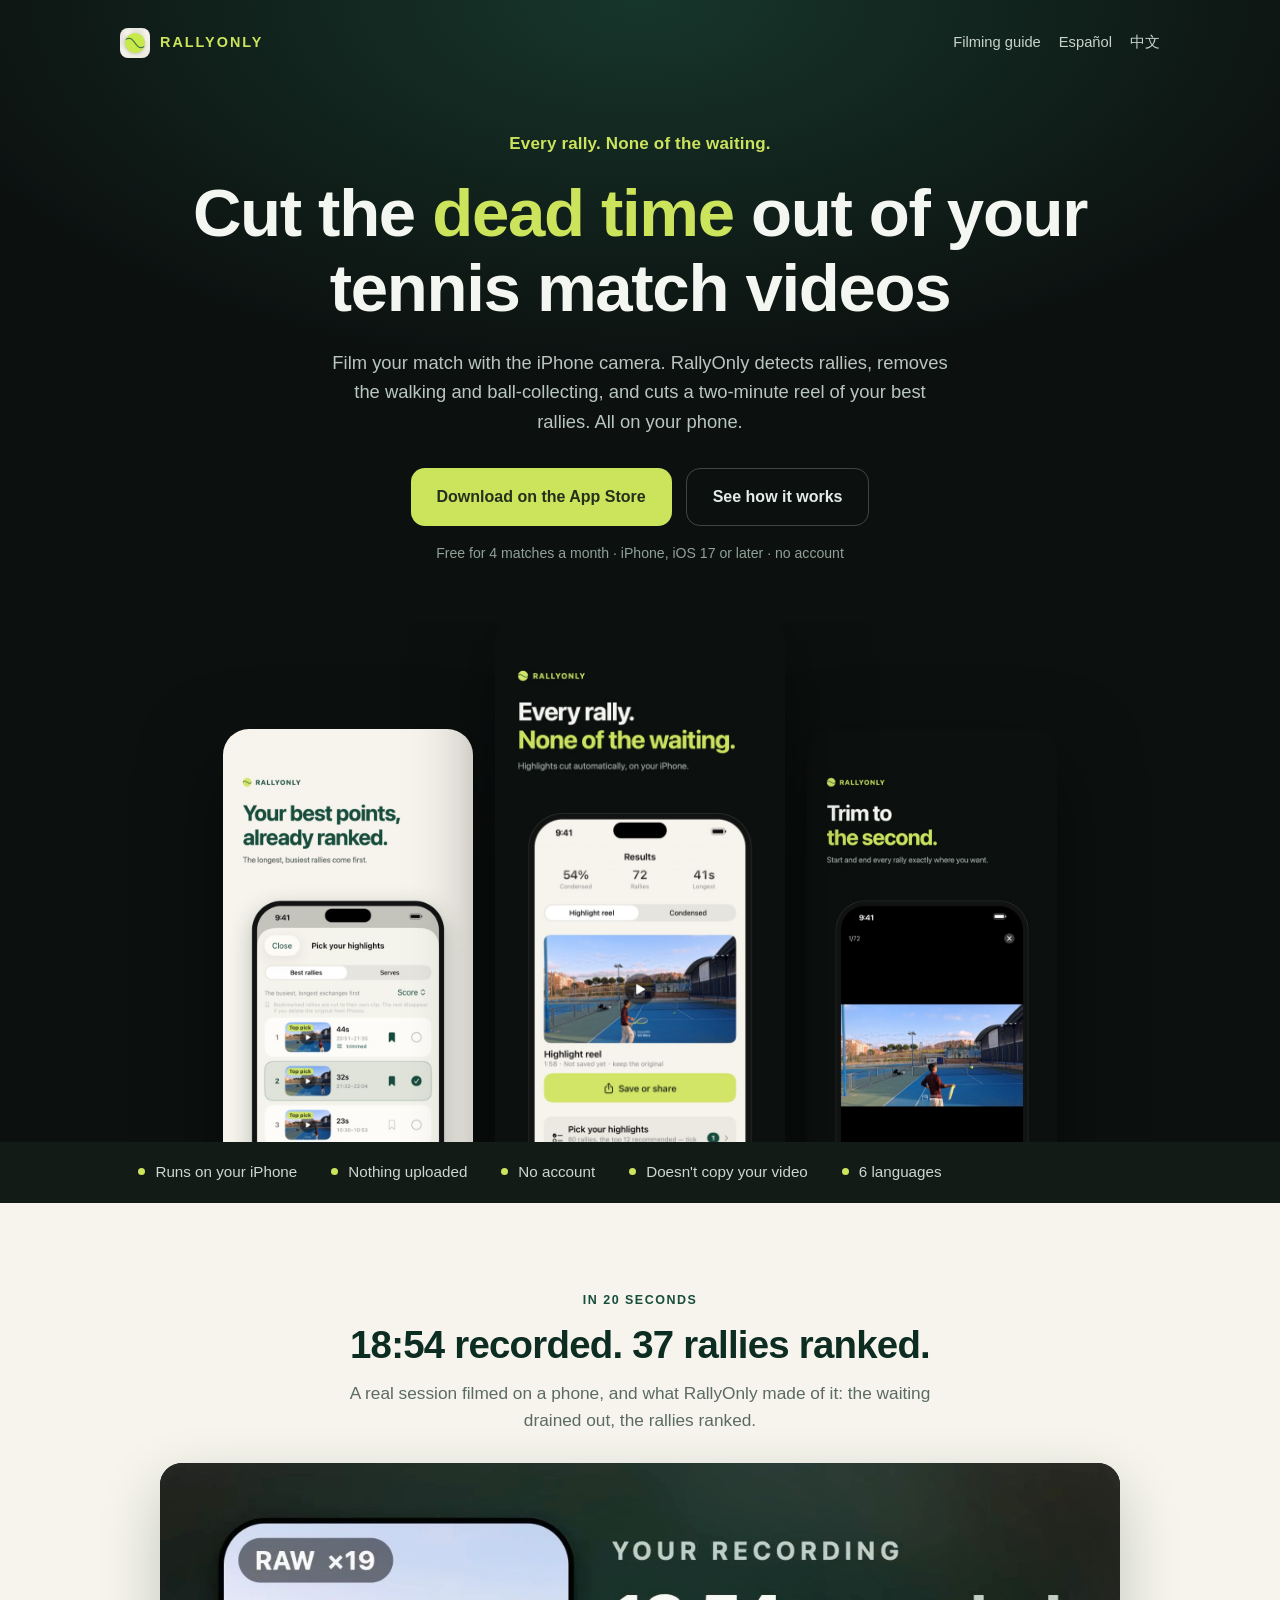
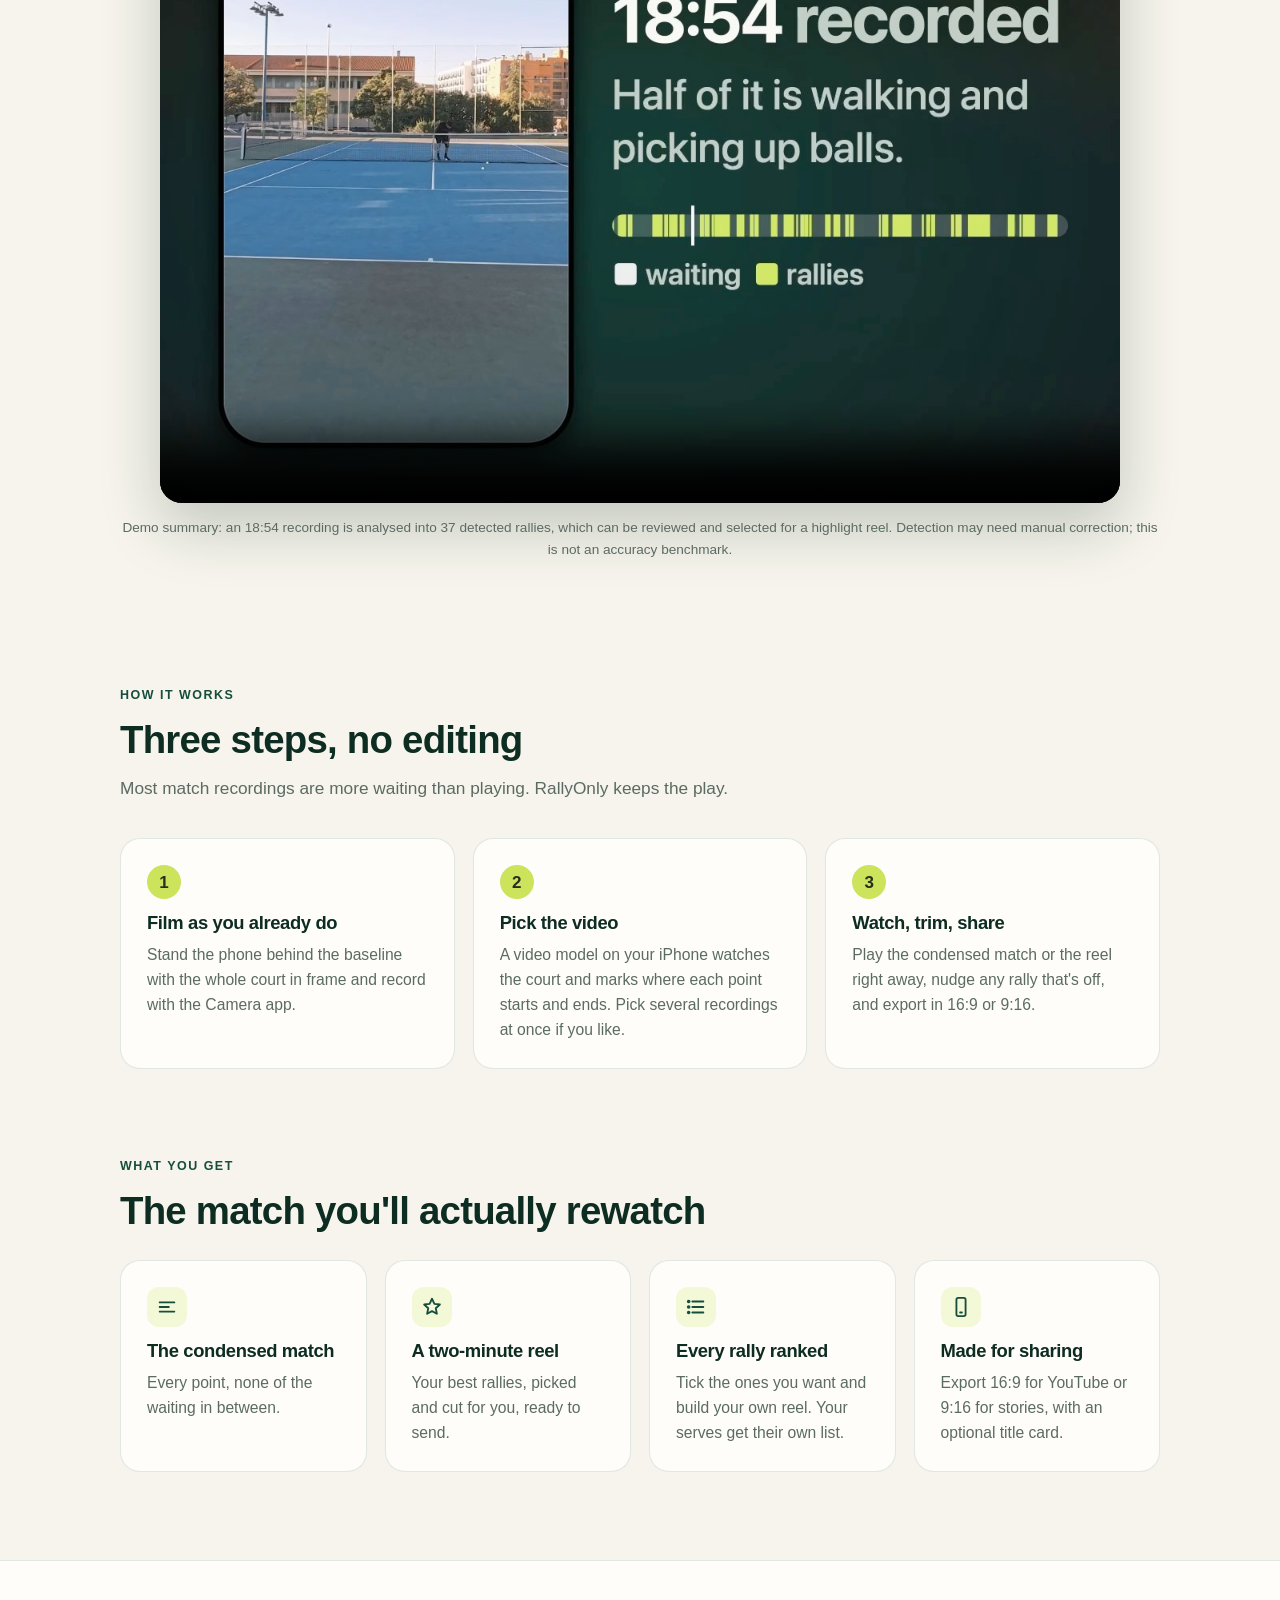
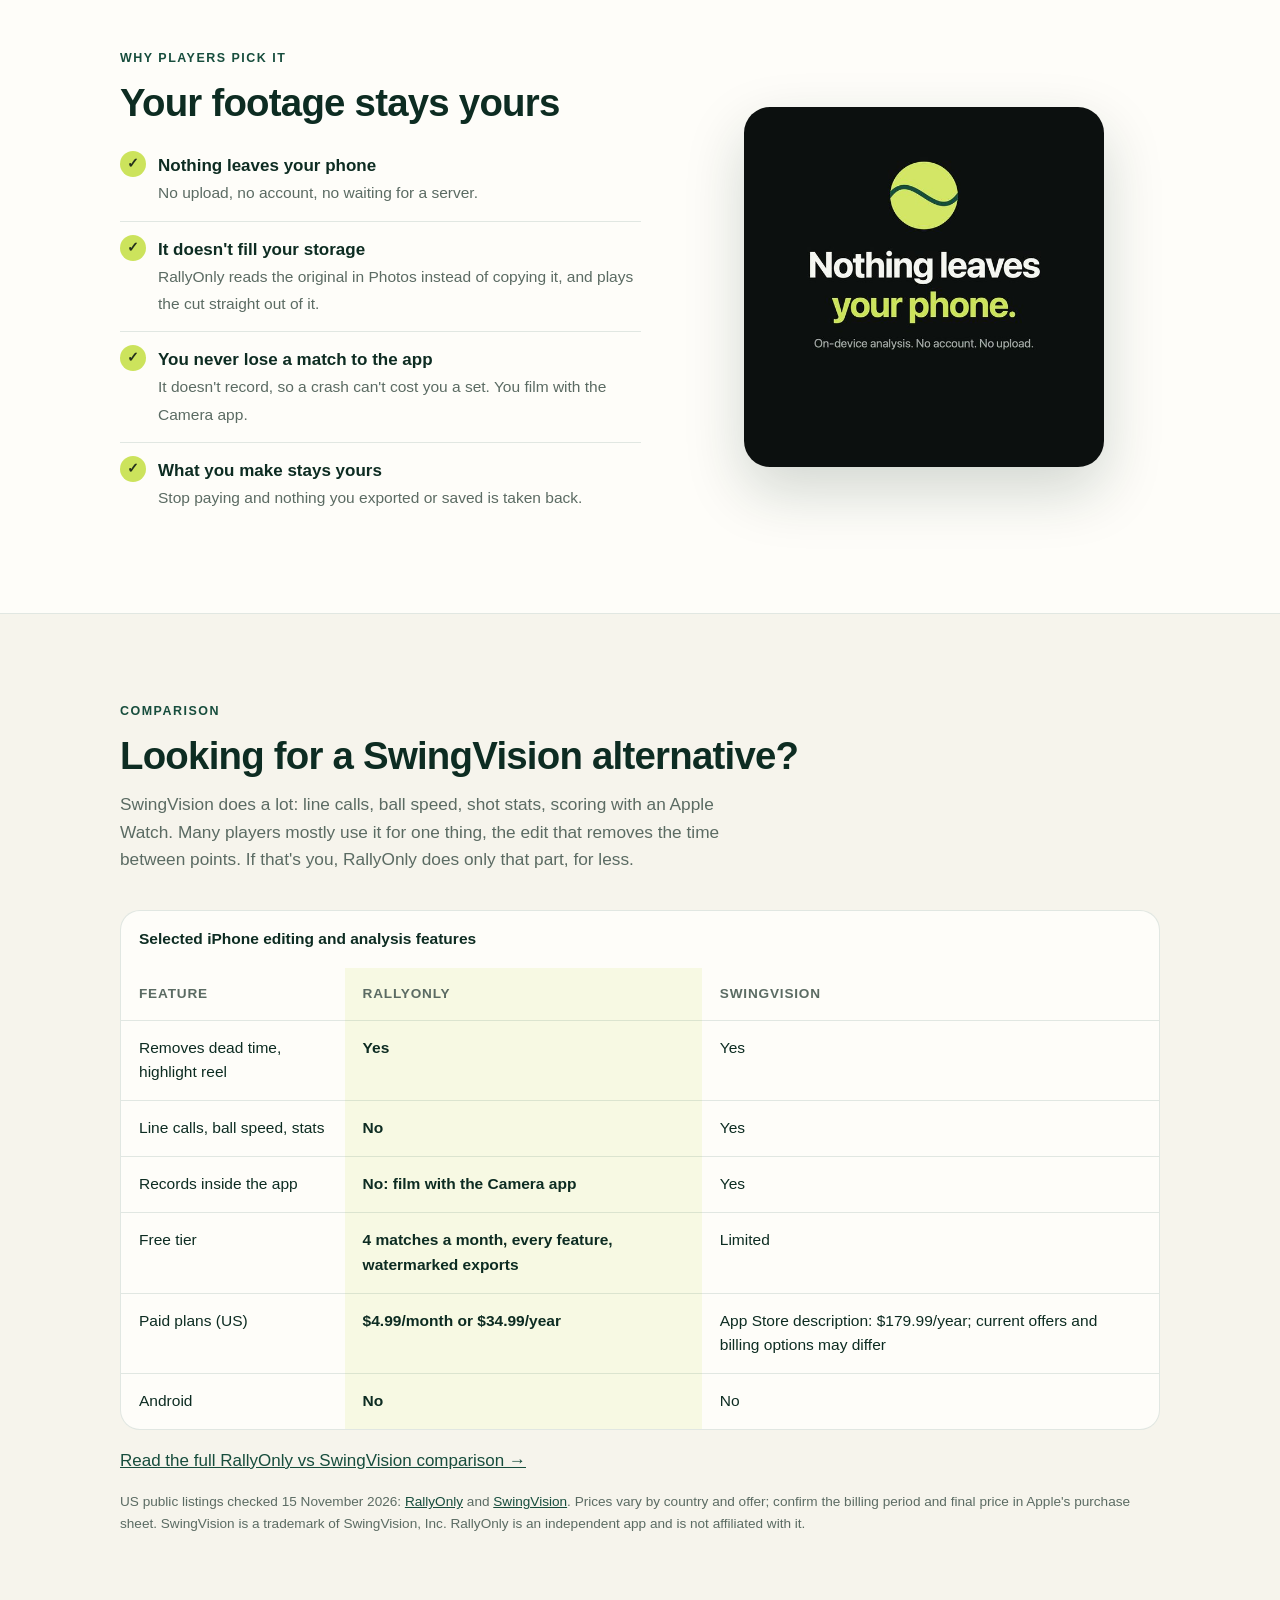
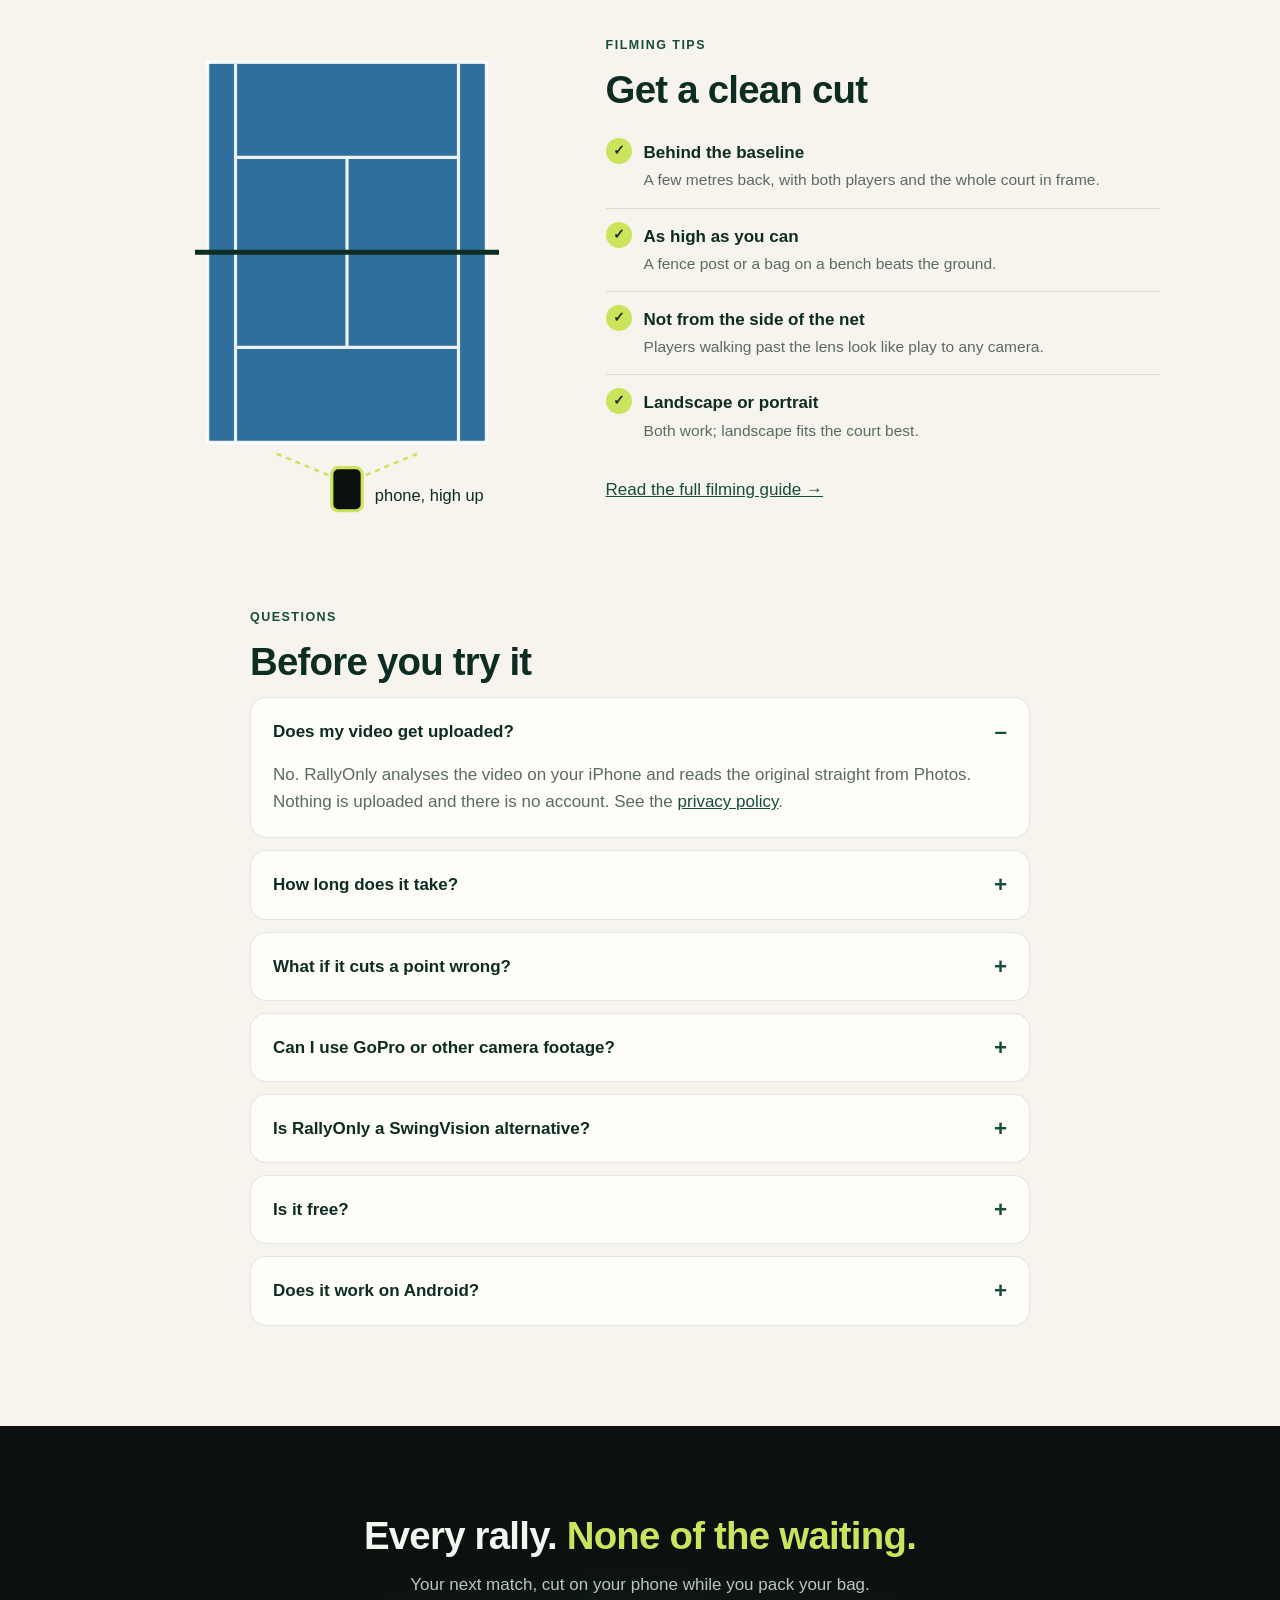
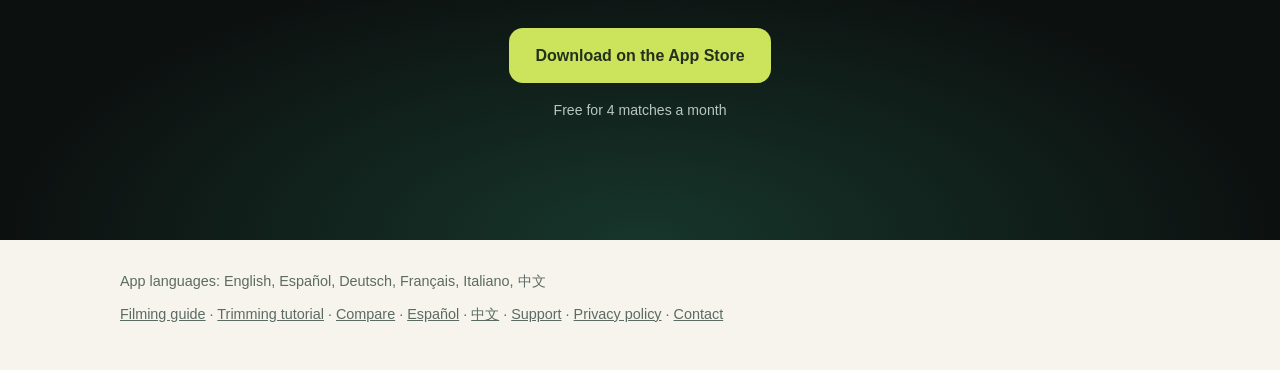
==== index.html @ d4ee06c0 "Improve multilingual SEO and add evidence-based AI search measurement" ====
<!doctype html>
<html lang="en"><head><meta charset="utf-8">
<meta name="viewport" content="width=device-width, initial-scale=1">
<title>RallyOnly — Cut the Dead Time Out of Tennis Match Videos</title>
<meta name="description" content="Automatically trim tennis videos on iPhone. Four matches a month free with watermarked exports; Pro is optional. On-device analysis, no account or video upload.">
<link rel="canonical" href="https://rallyonly.app/">
<link rel="alternate" hreflang="en" href="https://rallyonly.app/">
<link rel="alternate" hreflang="es" href="https://rallyonly.app/es/">
<link rel="alternate" hreflang="zh-Hans" href="https://rallyonly.app/zh/">
<link rel="alternate" hreflang="x-default" href="https://rallyonly.app/">
<meta name="msvalidate.01" content="747278C74894F6EAF1A61036751CF9B6">
<meta name="apple-itunes-app" content="app-id=6813940884">
<meta name="theme-color" content="#0c1110">
<meta property="og:type" content="website">
<meta property="og:title" content="RallyOnly — every rally, none of the waiting">
<meta property="og:description" content="Cut the dead time out of your tennis match videos, automatically, on your iPhone.">
<meta property="og:url" content="https://rallyonly.app/">
<meta property="og:image" content="https://rallyonly.app/img/og.jpg">
<meta name="twitter:card" content="summary_large_image">
<link rel="icon" href="img/favicon-32.png" sizes="32x32">
<link rel="apple-touch-icon" href="img/icon-180.png">
<link rel="stylesheet" href="site.css">
<style>
  .promo { padding-bottom:24px; text-align:center; }
  .promo .lede { margin:0 auto 28px; }
  .promo-video { display:block; width:100%; height:auto; max-width:960px; margin:0 auto; border-radius:22px;
                 background:var(--night); box-shadow:0 24px 60px rgba(13,44,34,.22); }
</style>
<script type="application/ld+json">
{
  "@context": "https://schema.org",
  "@type": "MobileApplication",
  "@id": "https://rallyonly.app/#app",
  "name": "RallyOnly: Tennis Highlights",
  "url": "https://rallyonly.app/",
  "installUrl": "https://apps.apple.com/us/app/rallyonly-tennis-highlights/id6813940884",
  "image": "https://rallyonly.app/img/icon-180.png",
  "applicationCategory": "MultimediaApplication",
  "operatingSystem": "iOS 17 or later",
  "availableOnDevice": "iPhone",
  "inLanguage": [
    "en",
    "es",
    "de",
    "fr",
    "it",
    "zh-Hans"
  ],
  "description": "RallyOnly detects rallies in tennis recordings on your iPhone, removes downtime and builds highlight reels. No account or video upload.",
  "offers": {
    "@type": "Offer",
    "name": "Free tier",
    "price": 0,
    "priceCurrency": "USD",
    "url": "https://apps.apple.com/us/app/rallyonly-tennis-highlights/id6813940884",
    "description": "Free tier: 4 new matches per month with watermarked exports. Optional RallyOnly Pro removes the monthly limit and watermark."
  },
  "author": {
    "@type": "Person",
    "name": "Yuda Li"
  }
}
</script>
<script type="application/ld+json">
{"@context":"https://schema.org","@type":"VideoObject",
 "name":"RallyOnly in 20 seconds: an 18-minute tennis recording, 37 rallies ranked",
 "description":"A real tennis session filmed on a phone and what RallyOnly made of it: the walking and ball-collecting removed, 37 rallies ranked, a highlight reel ready to share.",
 "thumbnailUrl":"https://rallyonly.app/media/rallyonly-20s.jpg",
 "contentUrl":"https://rallyonly.app/media/rallyonly-20s.mp4",
 "uploadDate":"2026-11-09","duration":"PT20S","inLanguage":"en"}
</script>
<script type="application/ld+json">
{
  "@context": "https://schema.org",
  "@type": "FAQPage",
  "mainEntity": [
    {
      "@type": "Question",
      "name": "Does my video get uploaded?",
      "acceptedAnswer": {
        "@type": "Answer",
        "text": "No. RallyOnly analyses the video on your iPhone and reads the original straight from Photos. Nothing is uploaded and there is no account. See the privacy policy."
      }
    },
    {
      "@type": "Question",
      "name": "How long does it take?",
      "acceptedAnswer": {
        "@type": "Answer",
        "text": "Processing time varies with your iPhone and recording. Keep RallyOnly open while it analyses the video; review the result before exporting."
      }
    },
    {
      "@type": "Question",
      "name": "What if it cuts a point wrong?",
      "acceptedAnswer": {
        "@type": "Answer",
        "text": "Open the rally and move its start or end, a second or three at a time. Sending us the details helps too: rallyonly.feedback@gmail.com."
      }
    },
    {
      "@type": "Question",
      "name": "Can I use GoPro or other camera footage?",
      "acceptedAnswer": {
        "@type": "Answer",
        "text": "Yes, once the video is in your Photos library. Each file becomes its own session for now."
      }
    },
    {
      "@type": "Question",
      "name": "Is RallyOnly a SwingVision alternative?",
      "acceptedAnswer": {
        "@type": "Answer",
        "text": "If you only need rally trimming and highlight reels, RallyOnly is an option. It does not provide line calls, ball speed or shot statistics. See the feature and price comparison."
      }
    },
    {
      "@type": "Question",
      "name": "Is it free?",
      "acceptedAnswer": {
        "@type": "Answer",
        "text": "Four new matches a month are free with every feature; free exports carry a small watermark. RallyOnly Pro removes the limit and the watermark, and new subscribers can start with a free trial."
      }
    },
    {
      "@type": "Question",
      "name": "Does it work on Android?",
      "acceptedAnswer": {
        "@type": "Answer",
        "text": "No, iPhone only (iOS 17 or later)."
      }
    }
  ]
}
</script>
</head>
<body>
<a class="skip-link" href="#main">Skip to content</a>

<header class="hero">
  <div class="wrap">
    <nav class="nav">
      <a class="logo" href="./"><img src="img/icon-180.png" alt="" width="30" height="30">RALLYONLY</a>
      <div class="nav-links"><a class="hide-sm" href="how-to-film-tennis-match-iphone.html">Filming guide</a><a href="es/" hreflang="es" lang="es">Español</a><a href="zh/" hreflang="zh-Hans" lang="zh-Hans">中文</a></div>
    </nav>
    <div class="hero-copy">
      <p class="tagline">Every rally. None of the waiting.</p>
      <h1>Cut the <em>dead time</em> out of your tennis match videos</h1>
      <p class="sub">Film your match with the iPhone camera. RallyOnly detects rallies, removes the
        walking and ball-collecting, and cuts a two-minute reel of your best rallies. All on your phone.</p>
      <div class="ctas">
        <a class="btn btn-primary" href="https://apps.apple.com/app/apple-store/id6813940884?pt=129483854&amp;ct=website&amp;mt=8">Download on the App Store</a>
        <a class="btn btn-ghost" href="#how">See how it works</a>
      </div>
      <p class="fine">Free for 4 matches a month · iPhone, iOS 17 or later · no account</p>
    </div>
    <div class="phones-mask">
      <div class="phones">
        <img src="img/2-picker.jpg" width="600" height="1305" alt="The picker: every rally ranked, tick the ones you want for your own reel">
        <img src="img/1-results.jpg" width="600" height="1305" alt="Results: the highlight reel and the condensed match, with the number of rallies">
        <img src="img/3-trim.jpg" width="600" height="1305" alt="Trimming a rally: move its start and end a second at a time">
      </div>
    </div>
  </div>
</header>

<div class="strip"><ul class="wrap">
  <li>Runs on your iPhone</li><li>Nothing uploaded</li><li>No account</li>
  <li>Doesn't copy your video</li><li>6 languages</li>
</ul></div>

<main id="main">
<section class="promo" aria-labelledby="promo-h"><div class="wrap">
  <p class="kicker">In 20 seconds</p>
  <h2 id="promo-h">18:54 recorded. 37 rallies ranked.</h2>
  <p class="lede">A real session filmed on a phone, and what RallyOnly made of it: the waiting drained out, the rallies ranked.</p>
  <video class="promo-video" controls autoplay muted loop playsinline preload="metadata" width="1200" height="800"
         poster="media/rallyonly-20s.jpg" src="media/rallyonly-20s.mp4"
         aria-label="RallyOnly in 20 seconds: an 18-minute recording, the dead time removed, 37 rallies ranked"></video>
  <p class="note">Demo summary: an 18:54 recording is analysed into 37 detected rallies, which can be reviewed and selected for a highlight reel. Detection may need manual correction; this is not an accuracy benchmark.</p>
</div></section>
<script>
  // Respect reduced motion: no autoplay, show controls instead.
  if (matchMedia('(prefers-reduced-motion: reduce)').matches) {
    const pv = document.querySelector('.promo-video'); pv.removeAttribute('autoplay'); pv.pause(); pv.controls = true;
  }
</script>
<section id="how"><div class="wrap">
  <p class="kicker">How it works</p>
  <h2>Three steps, no editing</h2>
  <p class="lede">Most match recordings are more waiting than playing. RallyOnly keeps the play.</p>
  <div class="grid">
    <div class="card"><span class="num">1</span><h3>Film as you already do</h3>
      <p>Stand the phone behind the baseline with the whole court in frame and record with the Camera app.</p></div>
    <div class="card"><span class="num">2</span><h3>Pick the video</h3>
      <p>A video model on your iPhone watches the court and marks where each point starts and ends. Pick several recordings at once if you like.</p></div>
    <div class="card"><span class="num">3</span><h3>Watch, trim, share</h3>
      <p>Play the condensed match or the reel right away, nudge any rally that's off, and export in 16:9 or 9:16.</p></div>
  </div>
</div></section>

<section style="padding-top:0"><div class="wrap">
  <p class="kicker">What you get</p>
  <h2>The match you'll actually rewatch</h2>
  <div class="grid" style="margin-top:28px">
    <div class="card"><div class="icon"><svg viewBox="0 0 24 24" fill="none" stroke="currentColor" stroke-width="2" stroke-linecap="round"><path d="M4 7h16M4 12h10M4 17h16"/></svg></div>
      <h3>The condensed match</h3><p>Every point, none of the waiting in between.</p></div>
    <div class="card"><div class="icon"><svg viewBox="0 0 24 24" fill="none" stroke="currentColor" stroke-width="2" stroke-linecap="round" stroke-linejoin="round"><path d="M12 3l2.6 5.6 6 .7-4.5 4.1 1.2 6L12 16.5 6.7 19.4l1.2-6L3.4 9.3l6-.7z"/></svg></div>
      <h3>A two-minute reel</h3><p>Your best rallies, picked and cut for you, ready to send.</p></div>
    <div class="card"><div class="icon"><svg viewBox="0 0 24 24" fill="none" stroke="currentColor" stroke-width="2" stroke-linecap="round"><path d="M8 6h12M8 12h12M8 18h12"/><circle cx="4" cy="6" r="1"/><circle cx="4" cy="12" r="1"/><circle cx="4" cy="18" r="1"/></svg></div>
      <h3>Every rally ranked</h3><p>Tick the ones you want and build your own reel. Your serves get their own list.</p></div>
    <div class="card"><div class="icon"><svg viewBox="0 0 24 24" fill="none" stroke="currentColor" stroke-width="2" stroke-linecap="round" stroke-linejoin="round"><rect x="7" y="2" width="10" height="20" rx="2"/><path d="M11 18h2"/></svg></div>
      <h3>Made for sharing</h3><p>Export 16:9 for YouTube or 9:16 for stories, with an optional title card.</p></div>
  </div>
</div></section>

<section style="background:var(--card);border-top:1px solid var(--line);border-bottom:1px solid var(--line)"><div class="wrap split">
  <div>
    <p class="kicker">Why players pick it</p>
    <h2>Your footage stays yours</h2>
    <ul class="checks">
      <li><strong>Nothing leaves your phone</strong><span>No upload, no account, no waiting for a server.</span></li>
      <li><strong>It doesn't fill your storage</strong><span>RallyOnly reads the original in Photos instead of copying it, and plays the cut straight out of it.</span></li>
      <li><strong>You never lose a match to the app</strong><span>It doesn't record, so a crash can't cost you a set. You film with the Camera app.</span></li>
      <li><strong>What you make stays yours</strong><span>Stop paying and nothing you exported or saved is taken back.</span></li>
    </ul>
  </div>
  <img src="img/privacy.jpg" width="640" height="640" alt="Nothing leaves your phone: on-device analysis, no account, no upload" loading="lazy">
</div></section>

<section><div class="wrap">
  <p class="kicker">Comparison</p>
  <h2>Looking for a SwingVision alternative?</h2>
  <p class="lede">SwingVision does a lot: line calls, ball speed, shot stats, scoring with an Apple Watch.
    Many players mostly use it for one thing, the edit that removes the time between points. If that's
    you, RallyOnly does only that part, for less.</p>
  <div class="compare"><table>
    <caption>Selected iPhone editing and analysis features</caption>
    <thead><tr><th scope="col">Feature</th><th scope="col" class="us">RallyOnly</th><th scope="col">SwingVision</th></tr></thead>
    <tr><td>Removes dead time, highlight reel</td><td class="us">Yes</td><td>Yes</td></tr>
    <tr><td>Line calls, ball speed, stats</td><td class="us">No</td><td>Yes</td></tr>
    <tr><td>Records inside the app</td><td class="us">No: film with the Camera app</td><td>Yes</td></tr>
    <tr><td>Free tier</td><td class="us">4 matches a month, every feature, watermarked exports</td><td>Limited</td></tr>
    <tr><td>Paid plans (US)</td><td class="us">$4.99/month or $34.99/year</td><td>App Store description: $179.99/year; current offers and billing options may differ</td></tr>
    <tr><td>Android</td><td class="us">No</td><td>No</td></tr>
  </table></div>
  <p><a href="rallyonly-vs-swingvision.html">Read the full RallyOnly vs SwingVision comparison →</a></p>
  <p class="note">US public listings checked 15 November 2026: <a href="https://apps.apple.com/us/app/rallyonly-tennis-highlights/id6813940884">RallyOnly</a> and <a href="https://apps.apple.com/us/app/swingvision-tennis-pickleball/id989461317">SwingVision</a>. Prices vary by country and offer; confirm the billing period and final price in Apple's purchase sheet.
    SwingVision is a trademark of SwingVision, Inc. RallyOnly is an independent app and is not affiliated with it.</p>
</div></section>

<section style="padding-top:0"><div class="wrap tips">
  <svg class="court" viewBox="0 0 300 380" role="img" aria-label="Top view of a tennis court with the phone placed behind the near baseline, in the middle">
    <rect x="40" y="20" width="220" height="300" rx="4" fill="#2f6f9e"/>
    <g fill="none" stroke="#fff" stroke-width="2.5" opacity=".9">
      <rect x="40" y="20" width="220" height="300"/>
      <line x1="62" y1="20" x2="62" y2="320"/><line x1="238" y1="20" x2="238" y2="320"/>
      <line x1="62" y1="95" x2="238" y2="95"/><line x1="62" y1="245" x2="238" y2="245"/>
      <line x1="150" y1="95" x2="150" y2="245"/>
    </g>
    <line x1="30" y1="170" x2="270" y2="170" stroke="#0d2c22" stroke-width="4"/>
    <path d="M150 352 L92 328 M150 352 L208 328" stroke="#cce35c" stroke-width="2" stroke-dasharray="4 4"/>
    <rect x="138" y="340" width="24" height="34" rx="5" fill="#0c1110" stroke="#cce35c" stroke-width="2.5"/>
    <text x="172" y="366" font-size="13" fill="currentColor" font-family="-apple-system,sans-serif">phone, high up</text>
  </svg>
  <div>
    <p class="kicker">Filming tips</p>
    <h2>Get a clean cut</h2>
    <ul class="checks">
      <li><strong>Behind the baseline</strong><span>A few metres back, with both players and the whole court in frame.</span></li>
      <li><strong>As high as you can</strong><span>A fence post or a bag on a bench beats the ground.</span></li>
      <li><strong>Not from the side of the net</strong><span>Players walking past the lens look like play to any camera.</span></li>
      <li><strong>Landscape or portrait</strong><span>Both work; landscape fits the court best.</span></li>
    </ul>
    <p style="margin-top:18px"><a href="how-to-film-tennis-match-iphone.html">Read the full filming guide →</a></p>
  </div>
</div></section>

<section style="padding-top:0"><div class="wrap" style="max-width:820px">
  <p class="kicker">Questions</p>
  <h2>Before you try it</h2>
  <details open><summary>Does my video get uploaded?</summary>
    <p>No. RallyOnly analyses the video on your iPhone and reads the original straight from Photos. Nothing is uploaded and there is no account. See the <a href="privacy.html">privacy policy</a>.</p></details>
  <details><summary>How long does it take?</summary>
    <p>Processing time varies with your iPhone and recording. Keep RallyOnly open while it analyses the video; review the result before exporting.</p></details>
  <details><summary>What if it cuts a point wrong?</summary>
    <p>Open the rally and move its start or end, a second or three at a time. Sending us the details helps too: <a href="mailto:rallyonly.feedback@gmail.com">rallyonly.feedback@gmail.com</a>.</p></details>
  <details><summary>Can I use GoPro or other camera footage?</summary>
    <p>Yes, once the video is in your Photos library. Each file becomes its own session for now.</p></details>
  <details><summary>Is RallyOnly a SwingVision alternative?</summary>
    <p>If you only need rally trimming and highlight reels, RallyOnly is an option. It does not provide line calls, ball speed or shot statistics. See the <a href="rallyonly-vs-swingvision.html">feature and price comparison</a>.</p></details>
  <details><summary>Is it free?</summary>
    <p>Four new matches a month are free with every feature; free exports carry a small watermark. RallyOnly Pro removes the limit and the watermark, and new subscribers can start with a free trial.</p></details>
  <details><summary>Does it work on Android?</summary>
    <p>No, iPhone only (iOS 17 or later).</p></details>
</div></section>

<section class="final"><div class="wrap">
  <h2>Every rally. <em>None of the waiting.</em></h2>
  <p>Your next match, cut on your phone while you pack your bag.</p>
  <a class="btn btn-primary" href="https://apps.apple.com/app/apple-store/id6813940884?pt=129483854&amp;ct=website&amp;mt=8">Download on the App Store</a>
  <p class="fine" style="margin-top:16px">Free for 4 matches a month</p>
</div></section>
</main>

<footer><div class="wrap">
  <span>App languages: English, Español, Deutsch, Français, Italiano, 中文</span>
  <span><a href="how-to-film-tennis-match-iphone.html">Filming guide</a> · <a href="how-to-automatically-trim-tennis-match-videos.html">Trimming tutorial</a> · <a href="rallyonly-vs-swingvision.html">Compare</a> · <a href="es/" lang="es">Español</a> · <a href="zh/" lang="zh-Hans">中文</a> · <a href="support.html">Support</a> · <a href="privacy.html">Privacy policy</a> ·
    <a href="mailto:rallyonly.feedback@gmail.com">Contact</a></span>
</div></footer>
</body></html>
---- site.css ----
:root {
    --night:#0c1110; --night-2:#131b17; --lime:#cce35c; --lime-ink:#24301c;
    --paper:#f6f4ec; --card:#fefdf9; --ink:#0d2c22; --muted:#5b6b63;
    --brand:#174d3d; --line:rgba(23,77,61,.12);
  }
  @media (prefers-color-scheme: dark) {
    :root { --paper:#0c1110; --card:#131b17; --ink:#eaf0ec; --muted:#93a49b;
            --brand:#93c9ae; --line:rgba(255,255,255,.09); }
  }
  * { box-sizing:border-box; }
  @media (prefers-reduced-motion: no-preference) { html { scroll-behavior:smooth; } }
  body { margin:0; background:var(--paper); color:var(--ink);
         font:17px/1.6 -apple-system,BlinkMacSystemFont,"SF Pro Text","Segoe UI",Roboto,sans-serif;
         -webkit-font-smoothing:antialiased; }
  a { color:var(--brand); }
  .wrap { max-width:1080px; margin:0 auto; padding:0 20px; }
  h1, h2, h3 { line-height:1.12; letter-spacing:-.02em; margin:0; }
  h2 { font-size:clamp(1.7rem, 3.2vw, 2.4rem); margin-bottom:14px; }
  .kicker { font-size:.78rem; font-weight:700; letter-spacing:.12em; text-transform:uppercase;
            color:var(--brand); margin:0 0 12px; }
  section { padding:88px 0; }
  .lede { color:var(--muted); font-size:1.08rem; max-width:620px; margin:0 0 36px; }

  /* Hero */
  .hero { background:radial-gradient(1200px 600px at 50% 0%, #17362b 0%, var(--night) 62%);
          color:#f4f6f1; padding:28px 0 0; overflow:hidden; }
  .nav { display:flex; align-items:center; justify-content:space-between; }
  .logo { display:flex; align-items:center; gap:10px; color:var(--lime); font-weight:800;
          letter-spacing:.14em; text-decoration:none; font-size:.9rem; }
  .logo img { width:30px; height:30px; border-radius:8px; }
  .nav a.small { color:#c9d3cc; text-decoration:none; font-size:.92rem; }
  .hero-copy { text-align:center; padding:72px 0 44px; }
  .tagline { color:var(--lime); font-weight:700; margin:0 0 18px; letter-spacing:.01em; }
  .hero h1 { font-size:clamp(2.3rem, 6vw, 4.2rem); max-width:900px; margin:0 auto; }
  .hero h1 em { font-style:normal; color:var(--lime); }
  .hero .sub { color:#b9c6bf; font-size:1.15rem; max-width:620px; margin:22px auto 32px; }
  .ctas { display:flex; gap:14px; justify-content:center; flex-wrap:wrap; }
  .btn { display:inline-flex; align-items:center; gap:10px; padding:15px 26px; border-radius:14px;
         font-weight:700; text-decoration:none; font-size:1rem; }
  .btn-primary { background:var(--lime); color:var(--lime-ink); }
  .btn-primary:hover { filter:brightness(1.06); }
  .btn-ghost { color:#e5ece7; border:1px solid rgba(255,255,255,.22); }
  .btn-ghost:hover { border-color:rgba(255,255,255,.5); }
  .fine { color:#8fa197; font-size:.88rem; margin-top:16px; }
  .phones { display:flex; justify-content:center; align-items:flex-end; gap:22px;
            margin-top:20px; padding:0 8px; }
  .phones img { width:250px; max-width:30%; height:auto; border-radius:26px; display:block;
                box-shadow:0 30px 80px rgba(0,0,0,.55); }
  .phones img:nth-child(2) { width:290px; max-width:34%; transform:translateY(-28px); }
  .phones-mask { height:340px; overflow:hidden; }
  @media (min-width:700px) { .phones-mask { height:520px; } }

  /* Proof strip */
  .strip { background:var(--night-2); color:#cdd7d1; }
  .strip ul { list-style:none; margin:0; padding:18px 0; display:flex; flex-wrap:wrap;
              justify-content:center; gap:10px 34px; font-size:.95rem; }
  .strip li::before { content:""; display:inline-block; width:7px; height:7px; border-radius:50%;
                      background:var(--lime); margin-right:10px; vertical-align:2px; }

  /* Cards */
  .grid { display:grid; gap:18px; grid-template-columns:repeat(auto-fit, minmax(240px, 1fr)); }
  .card { background:var(--card); border:1px solid var(--line); border-radius:20px; padding:26px; }
  .card h3 { font-size:1.15rem; margin:14px 0 8px; }
  .card p { margin:0; color:var(--muted); font-size:.98rem; }
  .num { display:inline-grid; place-items:center; width:34px; height:34px; border-radius:50%;
         background:var(--lime); color:var(--lime-ink); font-weight:800; }
  .icon { width:40px; height:40px; border-radius:12px; display:grid; place-items:center;
          background:rgba(204,227,92,.22); color:var(--brand); }
  .icon svg { width:22px; height:22px; }

  /* Split */
  .split { display:grid; gap:48px; align-items:center; grid-template-columns:1fr; }
  @media (min-width:860px) { .split { grid-template-columns:1.05fr .95fr; } }
  .split img { width:100%; height:auto; max-width:360px; border-radius:26px; display:block; margin:0 auto;
               box-shadow:0 24px 60px rgba(13,44,34,.18); }
  .checks { list-style:none; padding:0; margin:0; }
  .checks li { padding:14px 0 14px 38px; position:relative; border-bottom:1px solid var(--line); }
  .checks li:last-child { border-bottom:0; }
  .checks li::before { content:"✓"; position:absolute; left:0; top:13px; width:26px; height:26px;
                       border-radius:50%; background:var(--lime); color:var(--lime-ink);
                       display:grid; place-items:center; font-weight:800; font-size:.85rem; }
  .checks strong { display:block; }
  .checks span { color:var(--muted); font-size:.97rem; }

  /* Compare */
  .compare { background:var(--card); border:1px solid var(--line); border-radius:20px; overflow:hidden; }
  table { width:100%; border-collapse:collapse; font-size:.97rem; }
  th, td { text-align:left; padding:15px 18px; border-bottom:1px solid var(--line); vertical-align:top; }
  tr:last-child td { border-bottom:0; }
  thead th { font-size:.85rem; color:var(--muted); font-weight:700; text-transform:uppercase;
             letter-spacing:.06em; }
  .us { background:rgba(204,227,92,.14); font-weight:600; }
  .note { color:var(--muted); font-size:.85rem; margin-top:14px; }

  /* Tips */
  .tips { display:grid; gap:32px; align-items:center; grid-template-columns:1fr; }
  @media (min-width:860px) { .tips { grid-template-columns:.9fr 1.1fr; } }
  .court { width:100%; max-width:380px; display:block; margin:0 auto; }

  /* FAQ */
  details { background:var(--card); border:1px solid var(--line); border-radius:16px;
            padding:4px 22px; margin-bottom:12px; }
  summary { cursor:pointer; font-weight:700; padding:16px 0; list-style:none; position:relative;
            padding-right:28px; }
  summary::-webkit-details-marker { display:none; }
  summary::after { content:"+"; position:absolute; right:0; top:12px; font-size:1.4rem;
                   color:var(--brand); }
  details[open] summary::after { content:"–"; }
  details p { margin:0 0 18px; color:var(--muted); }

  /* Final CTA */
  .final { background:radial-gradient(900px 400px at 50% 100%, #17362b 0%, var(--night) 70%);
           color:#f4f6f1; text-align:center; }
  .final h2 { color:#f4f6f1; }
  .final h2 em { font-style:normal; color:var(--lime); }
  .final p { color:#b9c6bf; margin:0 auto 30px; max-width:520px; }

  footer { padding:30px 0 44px; color:var(--muted); font-size:.9rem; }
  footer .wrap { display:flex; flex-wrap:wrap; gap:10px 24px; justify-content:space-between; }
  footer a { color:var(--muted); }

  @media (max-width:560px) {
    section { padding:64px 0; }
    .hero-copy { padding:52px 0 32px; }
    .phones { gap:10px; }
    .phones img { border-radius:16px; }
    .nav a.small { display:none; }
    th, td { padding:12px 10px; font-size:.9rem; }
  }

  /* Language switch, article pages */
  .nav-links { display:flex; gap:18px; align-items:center; }
  .nav-links a { color:#c9d3cc; text-decoration:none; font-size:.92rem; }
  .nav-links a:hover { color:#fff; }
  .page-hero { padding:28px 0 64px; }
  .page-hero .hero-copy { padding:56px 0 0; }
  article { max-width:760px; margin:0 auto; padding:64px 20px 24px; }
  article h2 { margin:56px 0 14px; }
  article h3 { font-size:1.15rem; margin:28px 0 8px; }
  article p, article li { color:var(--ink); }
  article .muted { color:var(--muted); }
  article ul, article ol { padding-left:22px; }
  article li { margin:6px 0; }
  .callout { background:var(--card); border:1px solid var(--line); border-left:4px solid var(--lime);
             border-radius:14px; padding:18px 22px; margin:24px 0; }
  .toc { background:var(--card); border:1px solid var(--line); border-radius:16px; padding:18px 24px; }
  .toc ol { margin:8px 0 0; }
  @media (max-width:560px) { .nav-links a.hide-sm { display:none; } }

/* Focus access and article additions; no layout/theme replacement. */
.skip-link { position:absolute; left:12px; top:-100px; z-index:100; padding:10px 16px; background:#cce35c; color:#24301c; border-radius:6px; }
.skip-link:focus { top:12px; }
:focus-visible { outline:3px solid #879e24; outline-offset:4px; }
.nav { gap:18px; flex-wrap:wrap; }
.nav-links { flex-wrap:wrap; }
.compare { overflow-x:auto; }
caption { text-align:left; font-weight:600; padding:16px 18px; color:var(--ink); }
.article-figure { margin:32px auto; }
.article-figure img { display:block; width:100%; max-width:280px; height:auto; margin:auto; border-radius:20px; }
.article-figure figcaption { color:var(--muted); font-size:.9rem; margin:14px auto 0; max-width:540px; }
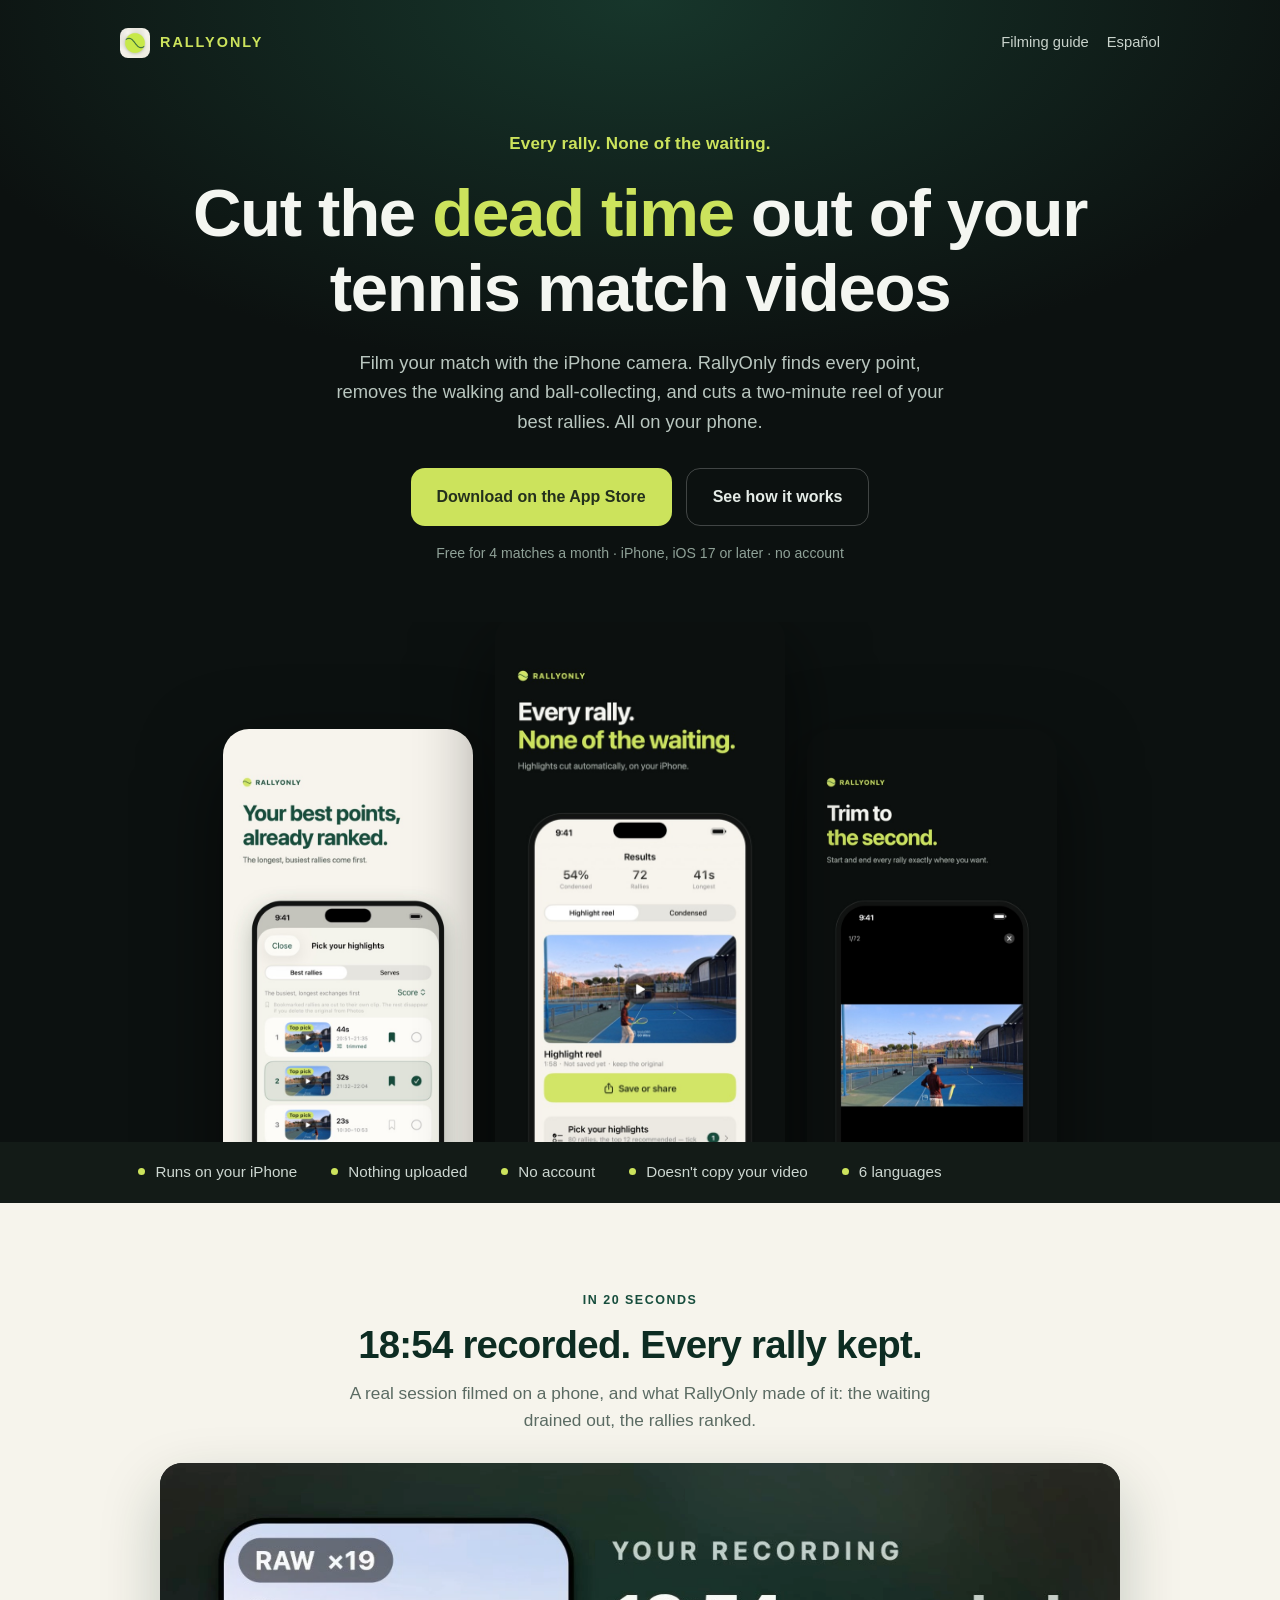
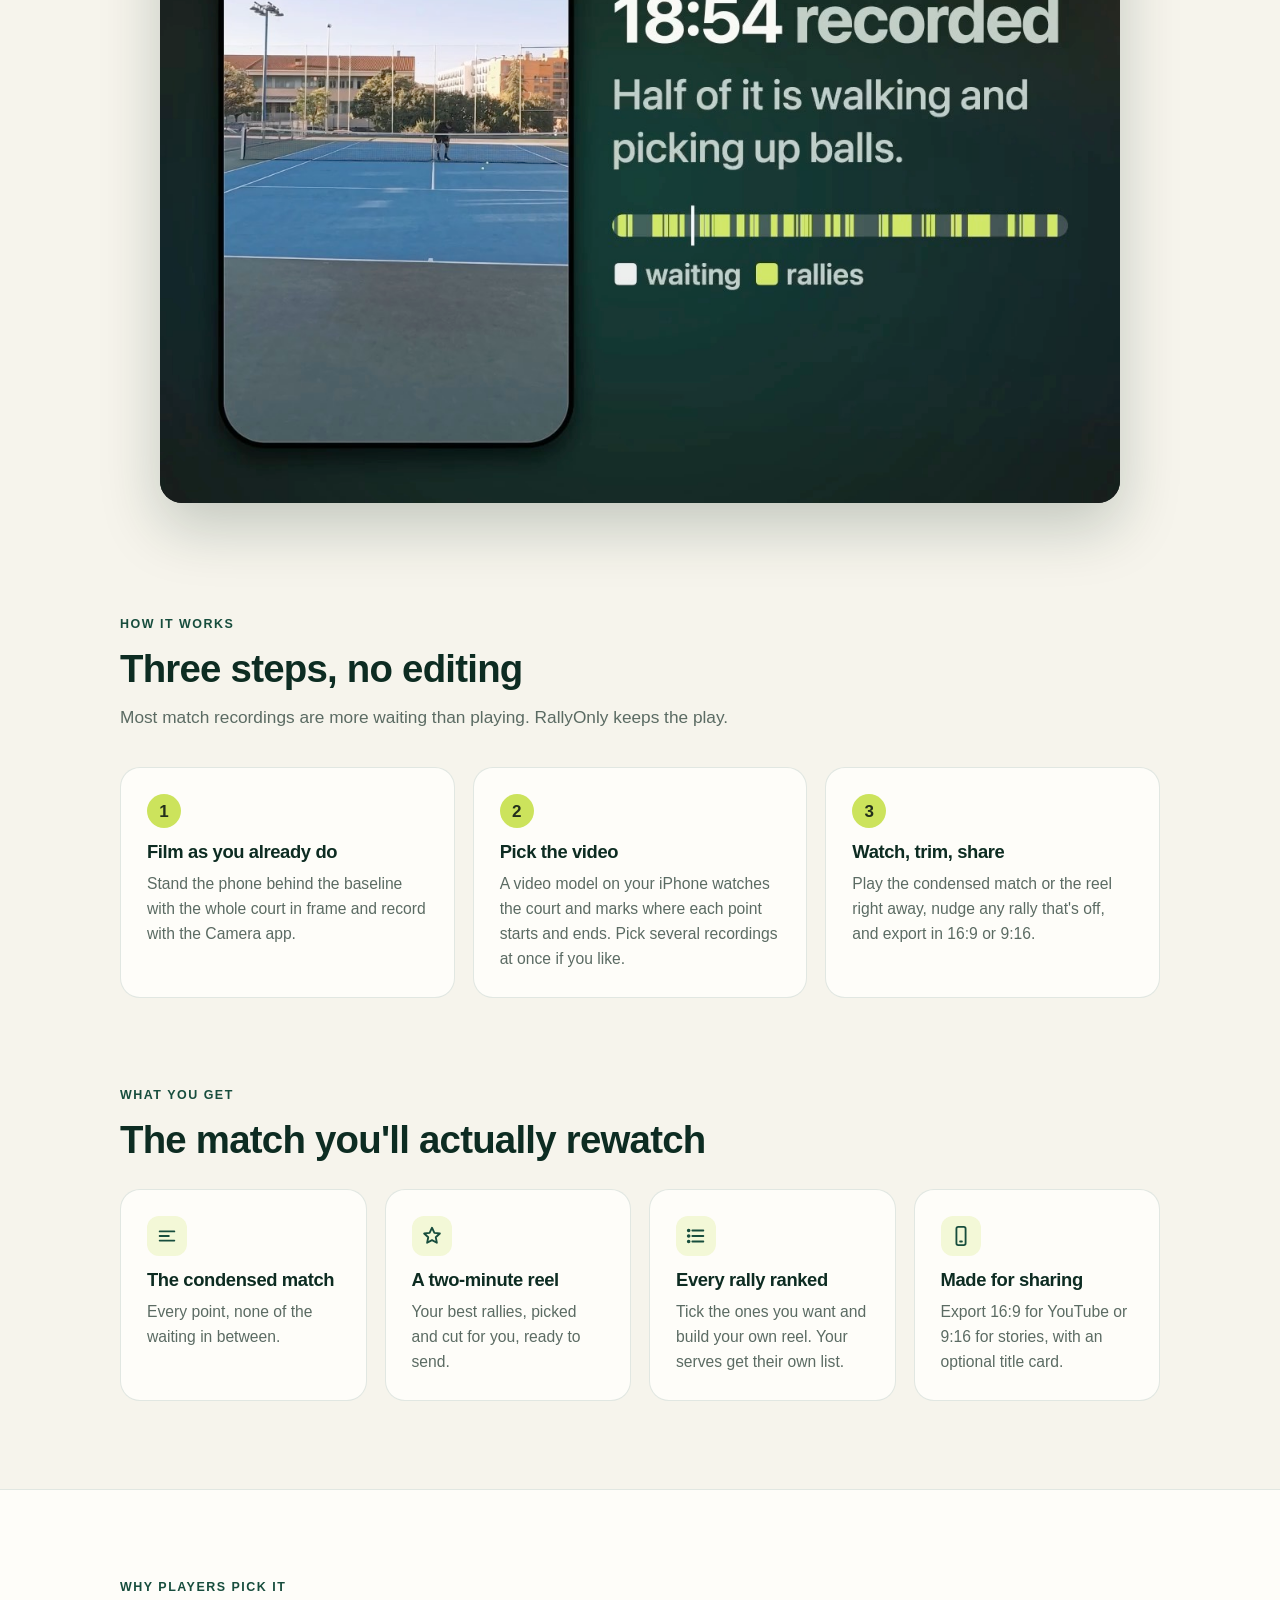
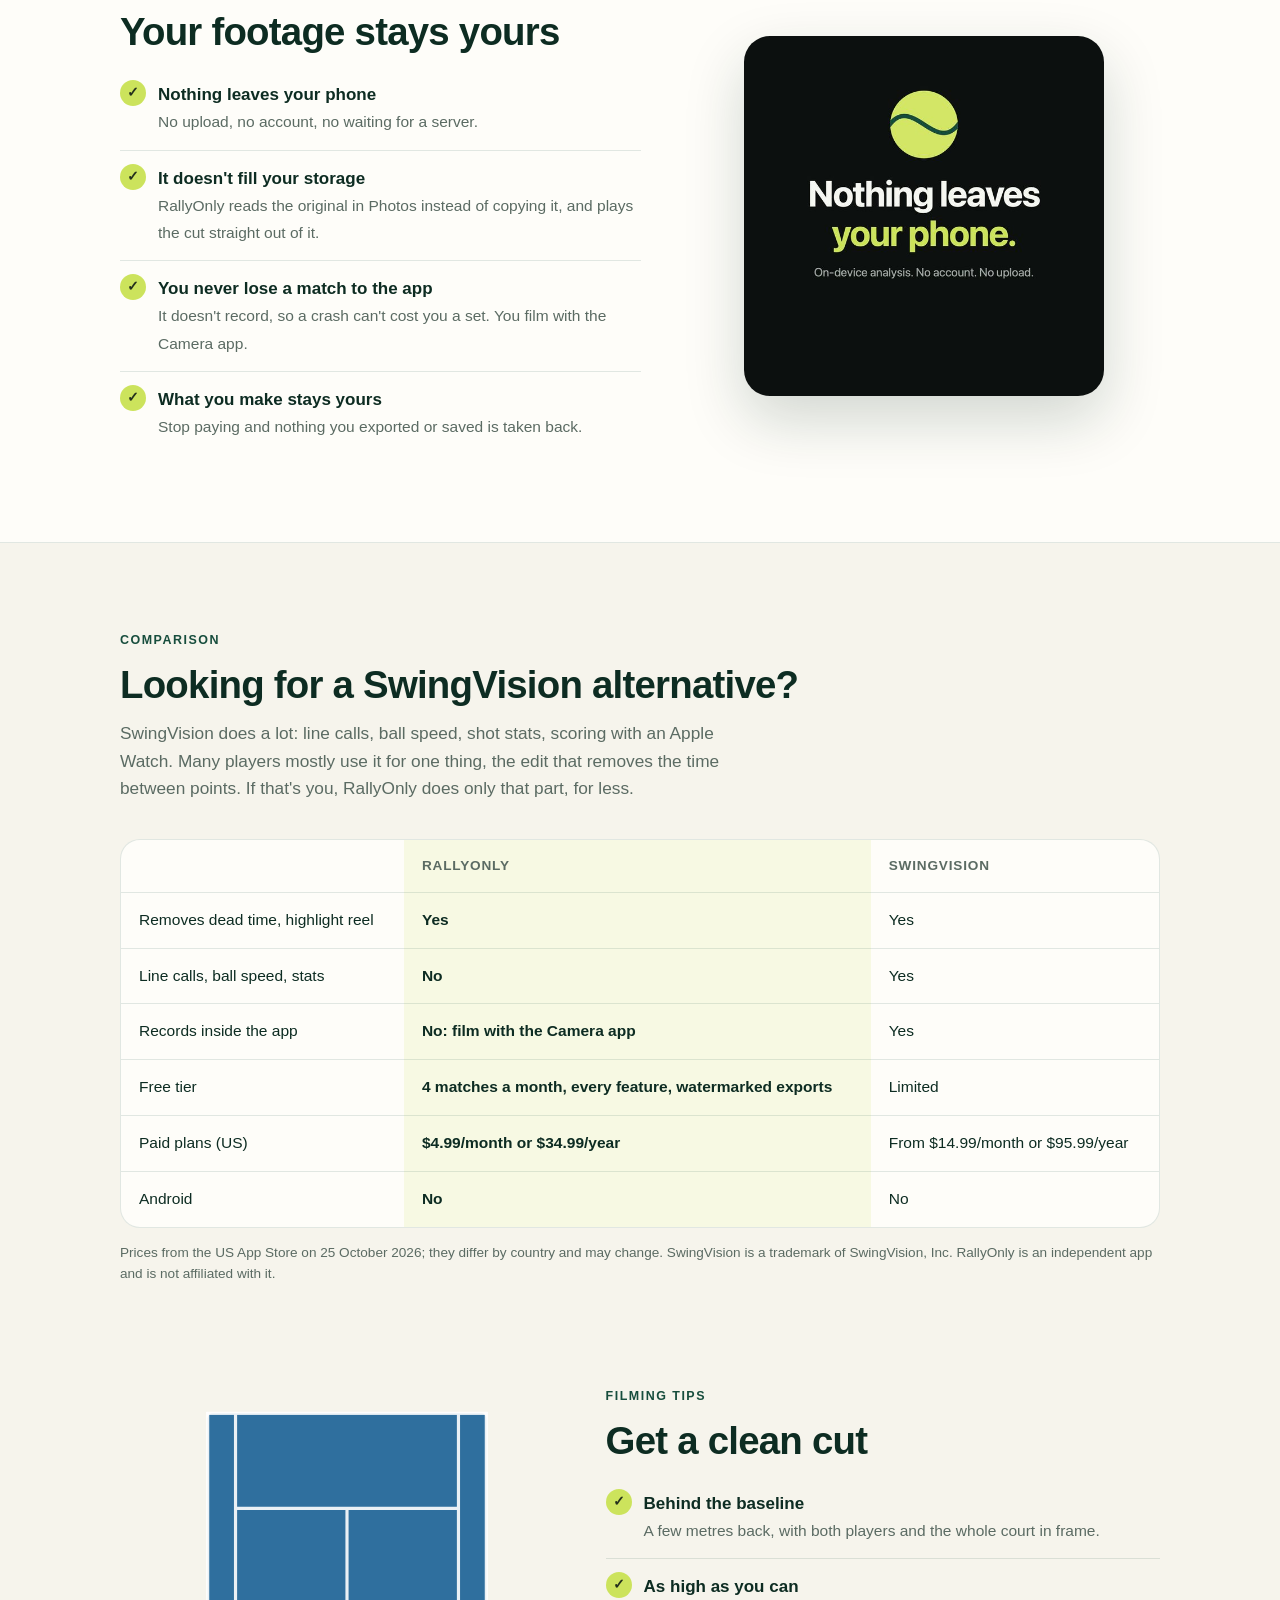
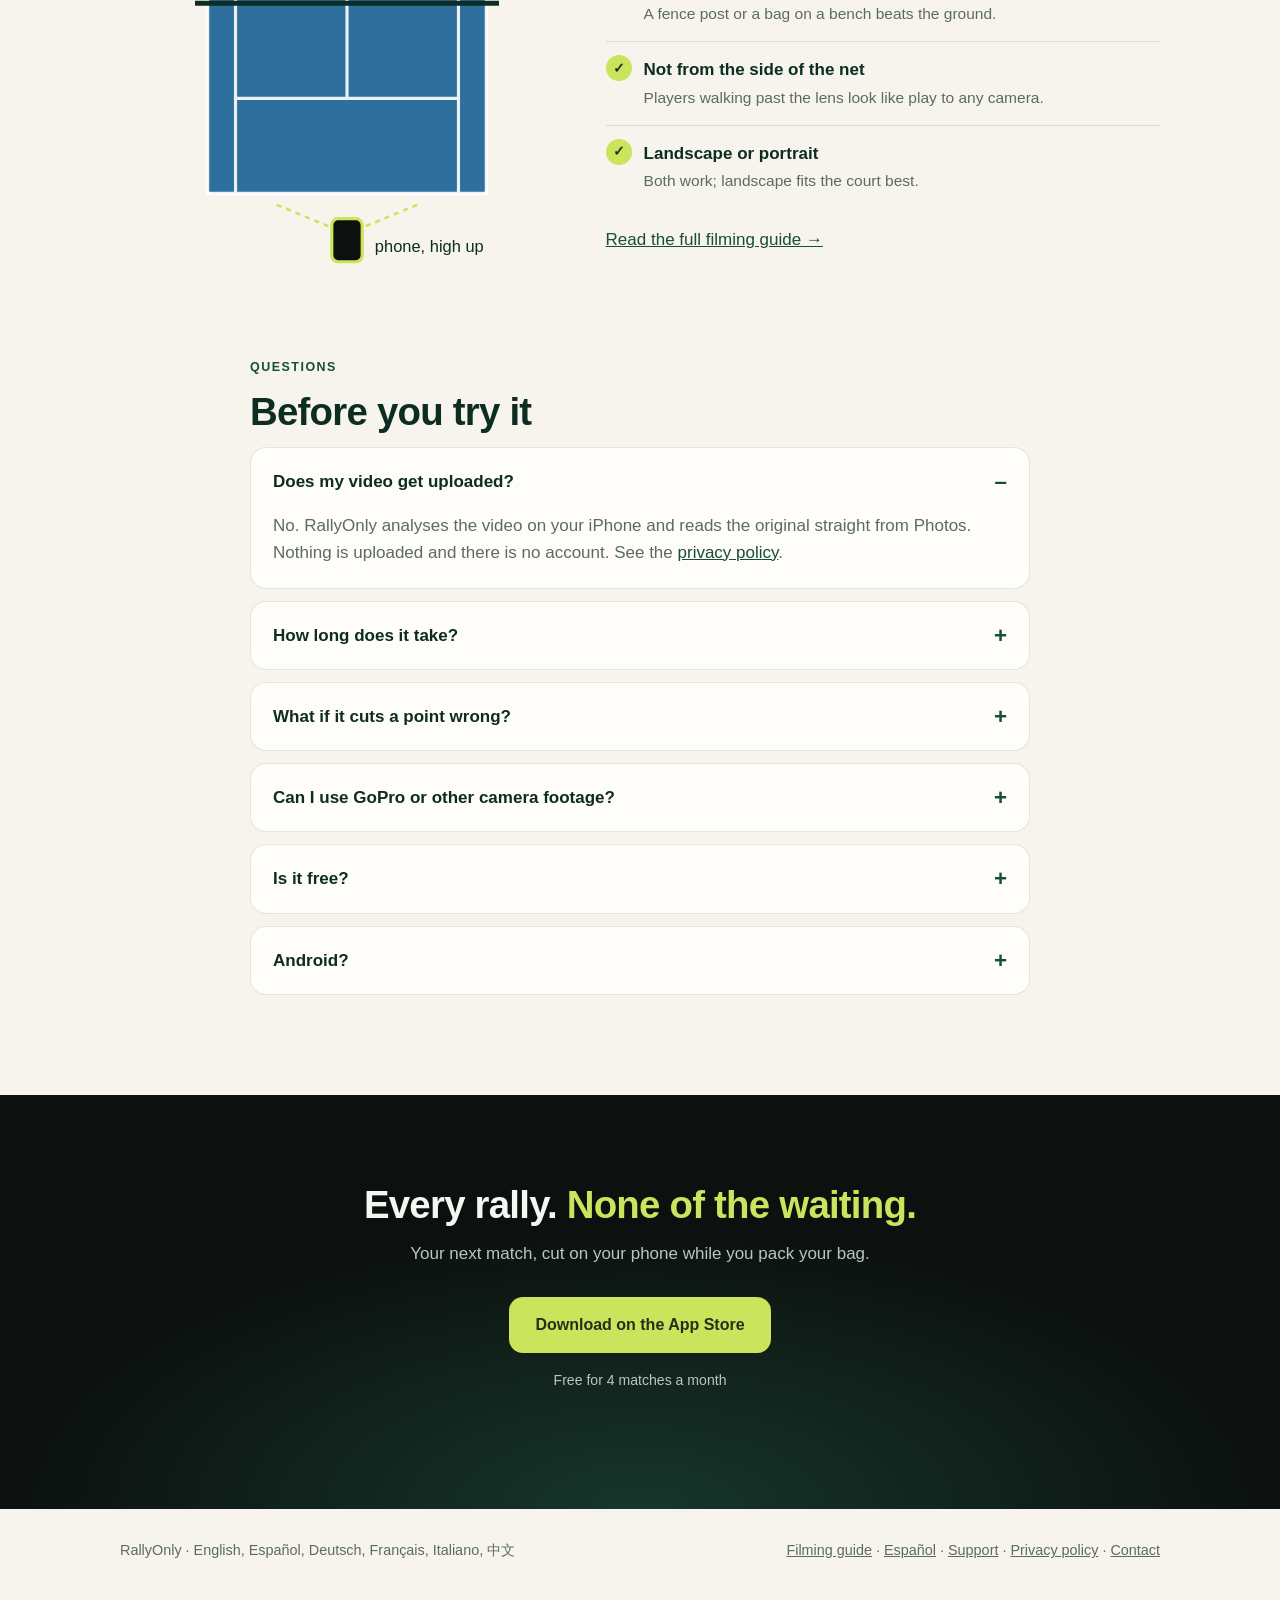
==== commit 0ac1f088: "Home: ct=web_via_support for visitors arriving from the support or privacy page Co-Authored-By: Clau" ====
--- a/index.html
+++ b/index.html
@@ -2,11 +2,10 @@
 <html lang="en"><head><meta charset="utf-8">
 <meta name="viewport" content="width=device-width, initial-scale=1">
 <title>RallyOnly — Cut the Dead Time Out of Tennis Match Videos</title>
-<meta name="description" content="Automatically trim tennis videos on iPhone. Four matches a month free with watermarked exports; Pro is optional. On-device analysis, no account or video upload.">
+<meta name="description" content="Free iPhone app that removes the walking and ball-collecting from your tennis match recordings and cuts a 2-minute highlight reel. On your phone, nothing uploaded.">
 <link rel="canonical" href="https://rallyonly.app/">
 <link rel="alternate" hreflang="en" href="https://rallyonly.app/">
 <link rel="alternate" hreflang="es" href="https://rallyonly.app/es/">
-<link rel="alternate" hreflang="zh-Hans" href="https://rallyonly.app/zh/">
 <link rel="alternate" hreflang="x-default" href="https://rallyonly.app/">
 <meta name="msvalidate.01" content="747278C74894F6EAF1A61036751CF9B6">
 <meta name="apple-itunes-app" content="app-id=6813940884">
@@ -27,126 +26,44 @@
                  background:var(--night); box-shadow:0 24px 60px rgba(13,44,34,.22); }
 </style>
 <script type="application/ld+json">
-{
-  "@context": "https://schema.org",
-  "@type": "MobileApplication",
-  "@id": "https://rallyonly.app/#app",
-  "name": "RallyOnly: Tennis Highlights",
-  "url": "https://rallyonly.app/",
-  "installUrl": "https://apps.apple.com/us/app/rallyonly-tennis-highlights/id6813940884",
-  "image": "https://rallyonly.app/img/icon-180.png",
-  "applicationCategory": "MultimediaApplication",
-  "operatingSystem": "iOS 17 or later",
-  "availableOnDevice": "iPhone",
-  "inLanguage": [
-    "en",
-    "es",
-    "de",
-    "fr",
-    "it",
-    "zh-Hans"
-  ],
-  "description": "RallyOnly detects rallies in tennis recordings on your iPhone, removes downtime and builds highlight reels. No account or video upload.",
-  "offers": {
-    "@type": "Offer",
-    "name": "Free tier",
-    "price": 0,
-    "priceCurrency": "USD",
-    "url": "https://apps.apple.com/us/app/rallyonly-tennis-highlights/id6813940884",
-    "description": "Free tier: 4 new matches per month with watermarked exports. Optional RallyOnly Pro removes the monthly limit and watermark."
-  },
-  "author": {
-    "@type": "Person",
-    "name": "Yuda Li"
-  }
-}
+{"@context":"https://schema.org","@type":"SoftwareApplication","name":"RallyOnly: Tennis Highlights",
+ "operatingSystem":"iOS 17 or later","applicationCategory":"MultimediaApplication",
+ "description":"Cuts the dead time out of tennis match videos on the iPhone and builds a 2-minute highlight reel. Nothing is uploaded.",
+ "url":"https://rallyonly.app/",
+ "installUrl":"https://apps.apple.com/app/id6813940884",
+ "offers":{"@type":"Offer","price":"0","priceCurrency":"USD"},
+ "author":{"@type":"Person","name":"Yuda Li"}}
+</script>
+<script type="application/ld+json">
+{"@context":"https://schema.org","@type":"FAQPage","mainEntity":[
+ {"@type":"Question","name":"Does my video get uploaded?","acceptedAnswer":{"@type":"Answer","text":"No. RallyOnly analyses the video on your iPhone and reads the original straight from Photos. Nothing is uploaded and there is no account."}},
+ {"@type":"Question","name":"How long does it take?","acceptedAnswer":{"@type":"Answer","text":"Roughly a ninth of the recording's length on a recent iPhone: about four minutes for a half-hour session."}},
+ {"@type":"Question","name":"Is RallyOnly a SwingVision alternative?","acceptedAnswer":{"@type":"Answer","text":"If what you use SwingVision for is cutting out the time between points, yes. RallyOnly does only that: it has no line calls, ball speed or stats, and costs less."}},
+ {"@type":"Question","name":"Is it free?","acceptedAnswer":{"@type":"Answer","text":"Four new matches a month are free with every feature; free exports carry a small watermark. RallyOnly Pro removes the limit and the watermark."}},
+ {"@type":"Question","name":"Does it work on Android?","acceptedAnswer":{"@type":"Answer","text":"No. RallyOnly is iPhone only (iOS 17 or later)."}}
+]}
 </script>
 <script type="application/ld+json">
 {"@context":"https://schema.org","@type":"VideoObject",
- "name":"RallyOnly in 20 seconds: an 18-minute tennis recording, 37 rallies ranked",
+ "name":"RallyOnly in 20 seconds: an 18-minute tennis recording, every rally kept",
  "description":"A real tennis session filmed on a phone and what RallyOnly made of it: the walking and ball-collecting removed, 37 rallies ranked, a highlight reel ready to share.",
  "thumbnailUrl":"https://rallyonly.app/media/rallyonly-20s.jpg",
  "contentUrl":"https://rallyonly.app/media/rallyonly-20s.mp4",
  "uploadDate":"2026-11-09","duration":"PT20S","inLanguage":"en"}
 </script>
-<script type="application/ld+json">
-{
-  "@context": "https://schema.org",
-  "@type": "FAQPage",
-  "mainEntity": [
-    {
-      "@type": "Question",
-      "name": "Does my video get uploaded?",
-      "acceptedAnswer": {
-        "@type": "Answer",
-        "text": "No. RallyOnly analyses the video on your iPhone and reads the original straight from Photos. Nothing is uploaded and there is no account. See the privacy policy."
-      }
-    },
-    {
-      "@type": "Question",
-      "name": "How long does it take?",
-      "acceptedAnswer": {
-        "@type": "Answer",
-        "text": "Processing time varies with your iPhone and recording. Keep RallyOnly open while it analyses the video; review the result before exporting."
-      }
-    },
-    {
-      "@type": "Question",
-      "name": "What if it cuts a point wrong?",
-      "acceptedAnswer": {
-        "@type": "Answer",
-        "text": "Open the rally and move its start or end, a second or three at a time. Sending us the details helps too: rallyonly.feedback@gmail.com."
-      }
-    },
-    {
-      "@type": "Question",
-      "name": "Can I use GoPro or other camera footage?",
-      "acceptedAnswer": {
-        "@type": "Answer",
-        "text": "Yes, once the video is in your Photos library. Each file becomes its own session for now."
-      }
-    },
-    {
-      "@type": "Question",
-      "name": "Is RallyOnly a SwingVision alternative?",
-      "acceptedAnswer": {
-        "@type": "Answer",
-        "text": "If you only need rally trimming and highlight reels, RallyOnly is an option. It does not provide line calls, ball speed or shot statistics. See the feature and price comparison."
-      }
-    },
-    {
-      "@type": "Question",
-      "name": "Is it free?",
-      "acceptedAnswer": {
-        "@type": "Answer",
-        "text": "Four new matches a month are free with every feature; free exports carry a small watermark. RallyOnly Pro removes the limit and the watermark, and new subscribers can start with a free trial."
-      }
-    },
-    {
-      "@type": "Question",
-      "name": "Does it work on Android?",
-      "acceptedAnswer": {
-        "@type": "Answer",
-        "text": "No, iPhone only (iOS 17 or later)."
-      }
-    }
-  ]
-}
-</script>
 </head>
 <body>
-<a class="skip-link" href="#main">Skip to content</a>
 
 <header class="hero">
   <div class="wrap">
     <nav class="nav">
       <a class="logo" href="./"><img src="img/icon-180.png" alt="" width="30" height="30">RALLYONLY</a>
-      <div class="nav-links"><a class="hide-sm" href="how-to-film-tennis-match-iphone.html">Filming guide</a><a href="es/" hreflang="es" lang="es">Español</a><a href="zh/" hreflang="zh-Hans" lang="zh-Hans">中文</a></div>
+      <div class="nav-links"><a class="hide-sm" href="how-to-film-tennis-match-iphone.html">Filming guide</a><a href="es/" hreflang="es" lang="es">Español</a></div>
     </nav>
     <div class="hero-copy">
       <p class="tagline">Every rally. None of the waiting.</p>
       <h1>Cut the <em>dead time</em> out of your tennis match videos</h1>
-      <p class="sub">Film your match with the iPhone camera. RallyOnly detects rallies, removes the
+      <p class="sub">Film your match with the iPhone camera. RallyOnly finds every point, removes the
         walking and ball-collecting, and cuts a two-minute reel of your best rallies. All on your phone.</p>
       <div class="ctas">
         <a class="btn btn-primary" href="https://apps.apple.com/app/apple-store/id6813940884?pt=129483854&amp;ct=website&amp;mt=8">Download on the App Store</a>
@@ -169,15 +86,14 @@
   <li>Doesn't copy your video</li><li>6 languages</li>
 </ul></div>
 
-<main id="main">
+<main>
 <section class="promo" aria-labelledby="promo-h"><div class="wrap">
   <p class="kicker">In 20 seconds</p>
-  <h2 id="promo-h">18:54 recorded. 37 rallies ranked.</h2>
+  <h2 id="promo-h">18:54 recorded. Every rally kept.</h2>
   <p class="lede">A real session filmed on a phone, and what RallyOnly made of it: the waiting drained out, the rallies ranked.</p>
-  <video class="promo-video" controls autoplay muted loop playsinline preload="metadata" width="1200" height="800"
+  <video class="promo-video" autoplay muted loop playsinline preload="metadata" width="1200" height="800"
          poster="media/rallyonly-20s.jpg" src="media/rallyonly-20s.mp4"
          aria-label="RallyOnly in 20 seconds: an 18-minute recording, the dead time removed, 37 rallies ranked"></video>
-  <p class="note">Demo summary: an 18:54 recording is analysed into 37 detected rallies, which can be reviewed and selected for a highlight reel. Detection may need manual correction; this is not an accuracy benchmark.</p>
 </div></section>
 <script>
   // Respect reduced motion: no autoplay, show controls instead.
@@ -235,17 +151,15 @@
     Many players mostly use it for one thing, the edit that removes the time between points. If that's
     you, RallyOnly does only that part, for less.</p>
   <div class="compare"><table>
-    <caption>Selected iPhone editing and analysis features</caption>
-    <thead><tr><th scope="col">Feature</th><th scope="col" class="us">RallyOnly</th><th scope="col">SwingVision</th></tr></thead>
+    <thead><tr><th></th><th class="us">RallyOnly</th><th>SwingVision</th></tr></thead>
     <tr><td>Removes dead time, highlight reel</td><td class="us">Yes</td><td>Yes</td></tr>
     <tr><td>Line calls, ball speed, stats</td><td class="us">No</td><td>Yes</td></tr>
     <tr><td>Records inside the app</td><td class="us">No: film with the Camera app</td><td>Yes</td></tr>
     <tr><td>Free tier</td><td class="us">4 matches a month, every feature, watermarked exports</td><td>Limited</td></tr>
-    <tr><td>Paid plans (US)</td><td class="us">$4.99/month or $34.99/year</td><td>App Store description: $179.99/year; current offers and billing options may differ</td></tr>
+    <tr><td>Paid plans (US)</td><td class="us">$4.99/month or $34.99/year</td><td>From $14.99/month or $95.99/year</td></tr>
     <tr><td>Android</td><td class="us">No</td><td>No</td></tr>
   </table></div>
-  <p><a href="rallyonly-vs-swingvision.html">Read the full RallyOnly vs SwingVision comparison →</a></p>
-  <p class="note">US public listings checked 15 November 2026: <a href="https://apps.apple.com/us/app/rallyonly-tennis-highlights/id6813940884">RallyOnly</a> and <a href="https://apps.apple.com/us/app/swingvision-tennis-pickleball/id989461317">SwingVision</a>. Prices vary by country and offer; confirm the billing period and final price in Apple's purchase sheet.
+  <p class="note">Prices from the US App Store on 25 October 2026; they differ by country and may change.
     SwingVision is a trademark of SwingVision, Inc. RallyOnly is an independent app and is not affiliated with it.</p>
 </div></section>
 
@@ -282,16 +196,14 @@
   <details open><summary>Does my video get uploaded?</summary>
     <p>No. RallyOnly analyses the video on your iPhone and reads the original straight from Photos. Nothing is uploaded and there is no account. See the <a href="privacy.html">privacy policy</a>.</p></details>
   <details><summary>How long does it take?</summary>
-    <p>Processing time varies with your iPhone and recording. Keep RallyOnly open while it analyses the video; review the result before exporting.</p></details>
+    <p>Roughly a ninth of the recording's length on a recent iPhone: about four minutes for a half-hour session.</p></details>
   <details><summary>What if it cuts a point wrong?</summary>
     <p>Open the rally and move its start or end, a second or three at a time. Sending us the details helps too: <a href="mailto:rallyonly.feedback@gmail.com">rallyonly.feedback@gmail.com</a>.</p></details>
   <details><summary>Can I use GoPro or other camera footage?</summary>
     <p>Yes, once the video is in your Photos library. Each file becomes its own session for now.</p></details>
-  <details><summary>Is RallyOnly a SwingVision alternative?</summary>
-    <p>If you only need rally trimming and highlight reels, RallyOnly is an option. It does not provide line calls, ball speed or shot statistics. See the <a href="rallyonly-vs-swingvision.html">feature and price comparison</a>.</p></details>
   <details><summary>Is it free?</summary>
     <p>Four new matches a month are free with every feature; free exports carry a small watermark. RallyOnly Pro removes the limit and the watermark, and new subscribers can start with a free trial.</p></details>
-  <details><summary>Does it work on Android?</summary>
+  <details><summary>Android?</summary>
     <p>No, iPhone only (iOS 17 or later).</p></details>
 </div></section>
 
@@ -304,8 +216,15 @@
 </main>
 
 <footer><div class="wrap">
-  <span>App languages: English, Español, Deutsch, Français, Italiano, 中文</span>
-  <span><a href="how-to-film-tennis-match-iphone.html">Filming guide</a> · <a href="how-to-automatically-trim-tennis-match-videos.html">Trimming tutorial</a> · <a href="rallyonly-vs-swingvision.html">Compare</a> · <a href="es/" lang="es">Español</a> · <a href="zh/" lang="zh-Hans">中文</a> · <a href="support.html">Support</a> · <a href="privacy.html">Privacy policy</a> ·
+  <span>RallyOnly · English, Español, Deutsch, Français, Italiano, 中文</span>
+  <span><a href="how-to-film-tennis-match-iphone.html">Filming guide</a> · <a href="es/">Español</a> · <a href="support.html">Support</a> · <a href="privacy.html">Privacy policy</a> ·
     <a href="mailto:rallyonly.feedback@gmail.com">Contact</a></span>
 </div></footer>
+<script>
+  // Visitors who reach home from the support or privacy page (both linked from the App Store page)
+  // get their own campaign, so Connect separates them from outside traffic. Nothing is stored or sent.
+  if (/^https:\/\/rallyonly\.app\/(support|privacy)\.html/.test(document.referrer)) {
+    document.querySelectorAll('a[href*="ct=website"]').forEach(a => { a.href = a.href.replace('ct=website', 'ct=web_via_support'); });
+  }
+</script>
 </body></html>
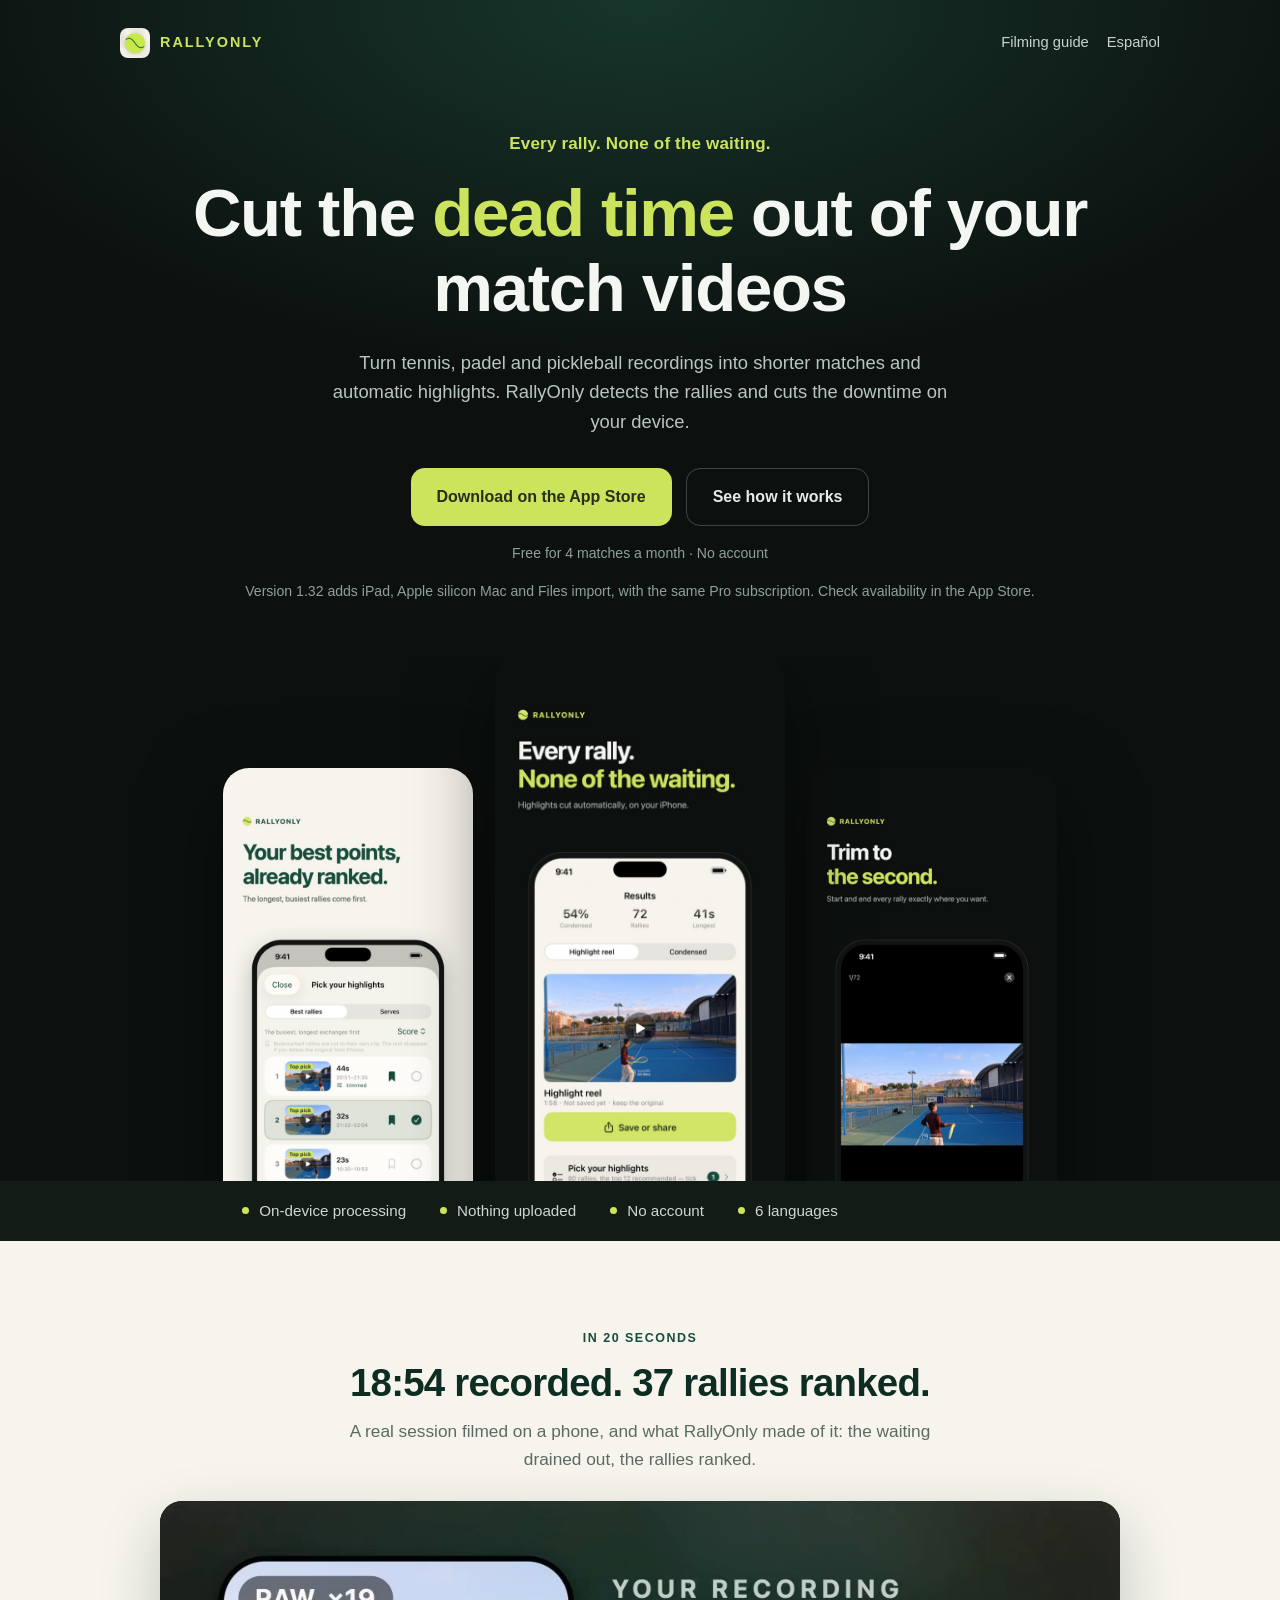
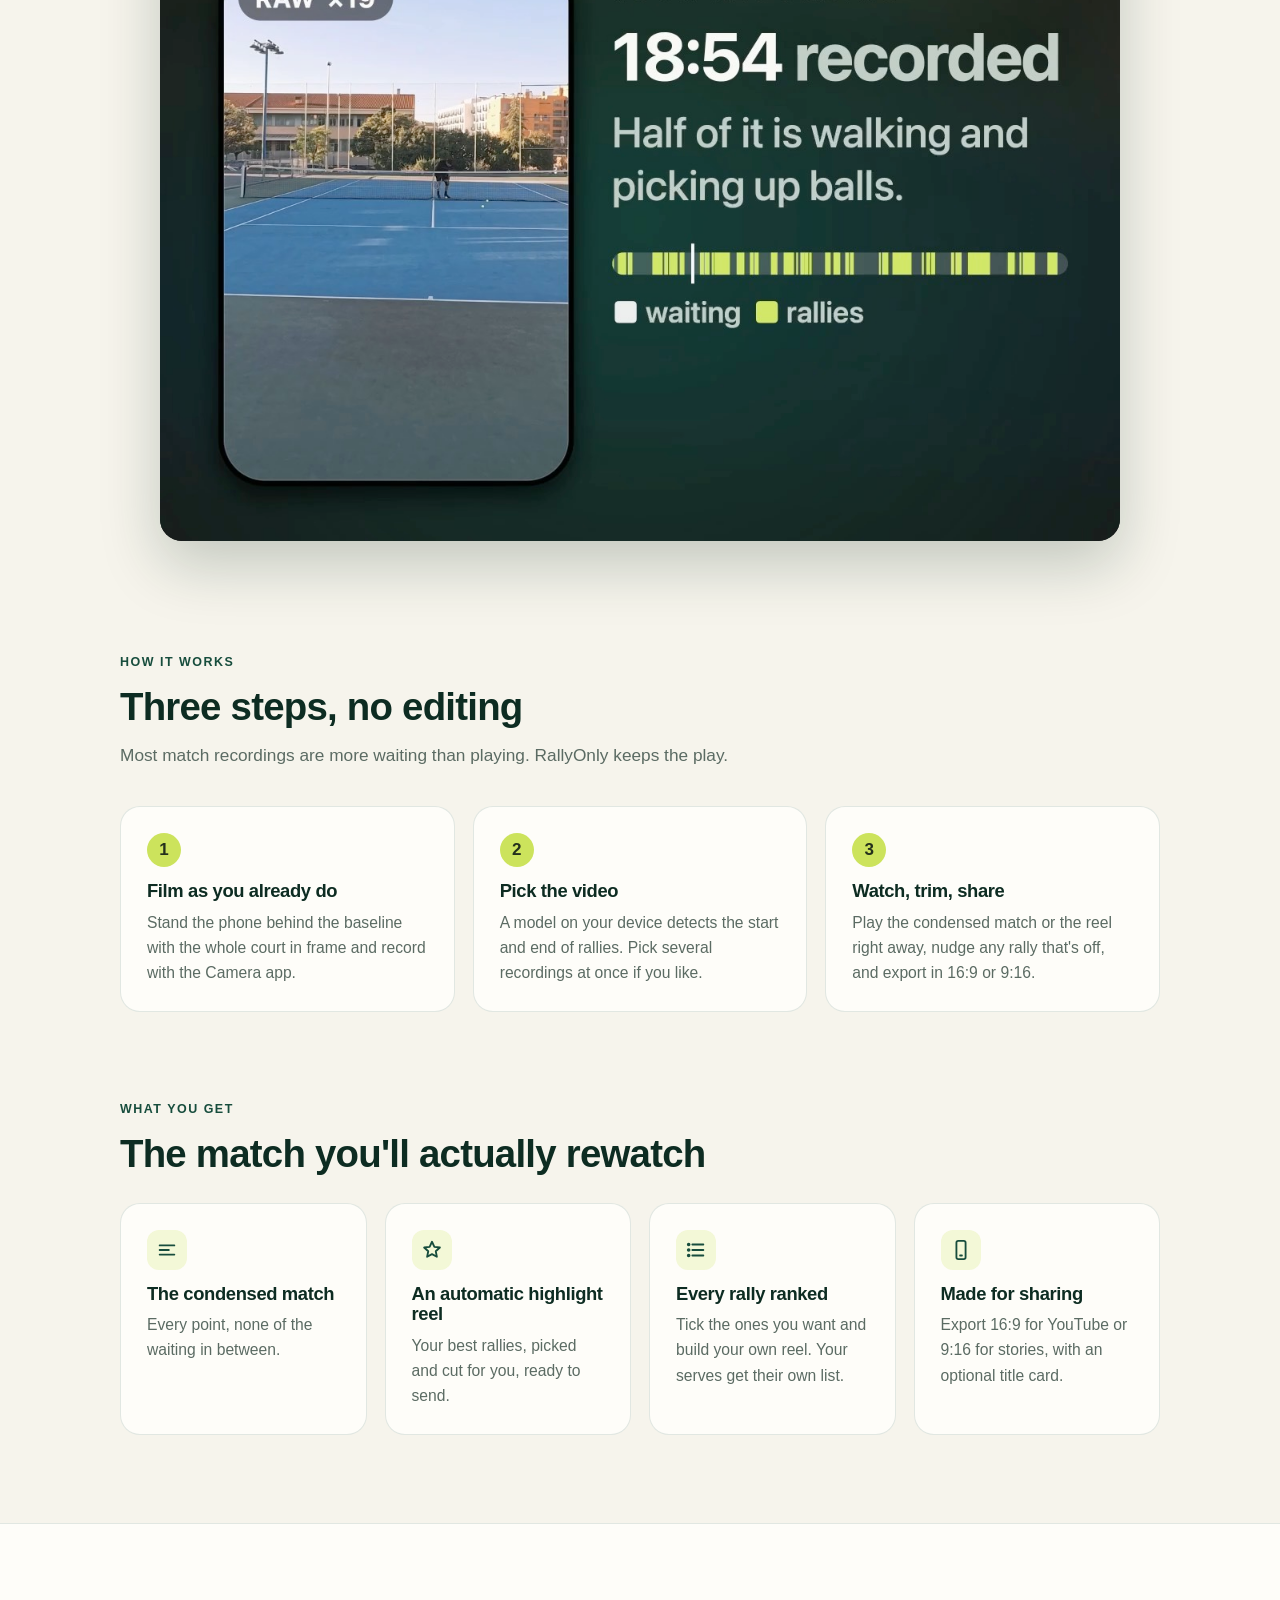
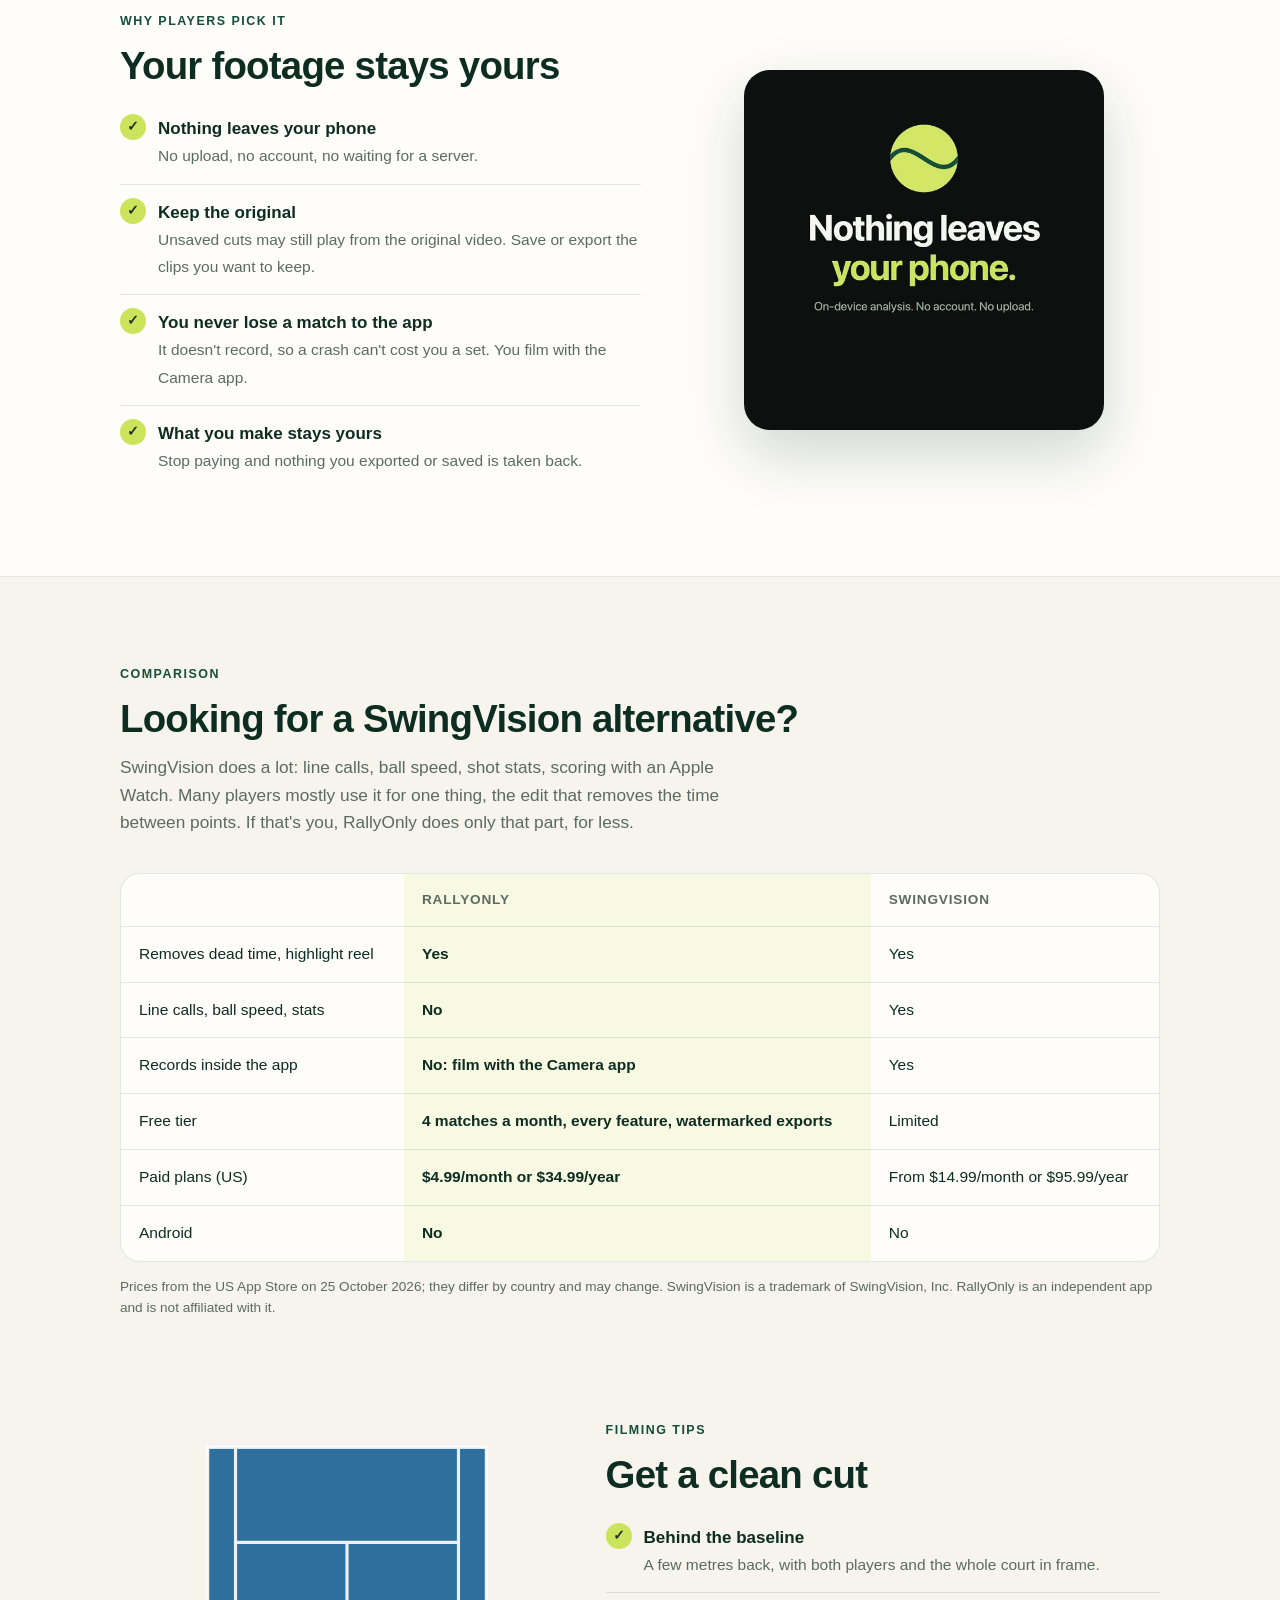
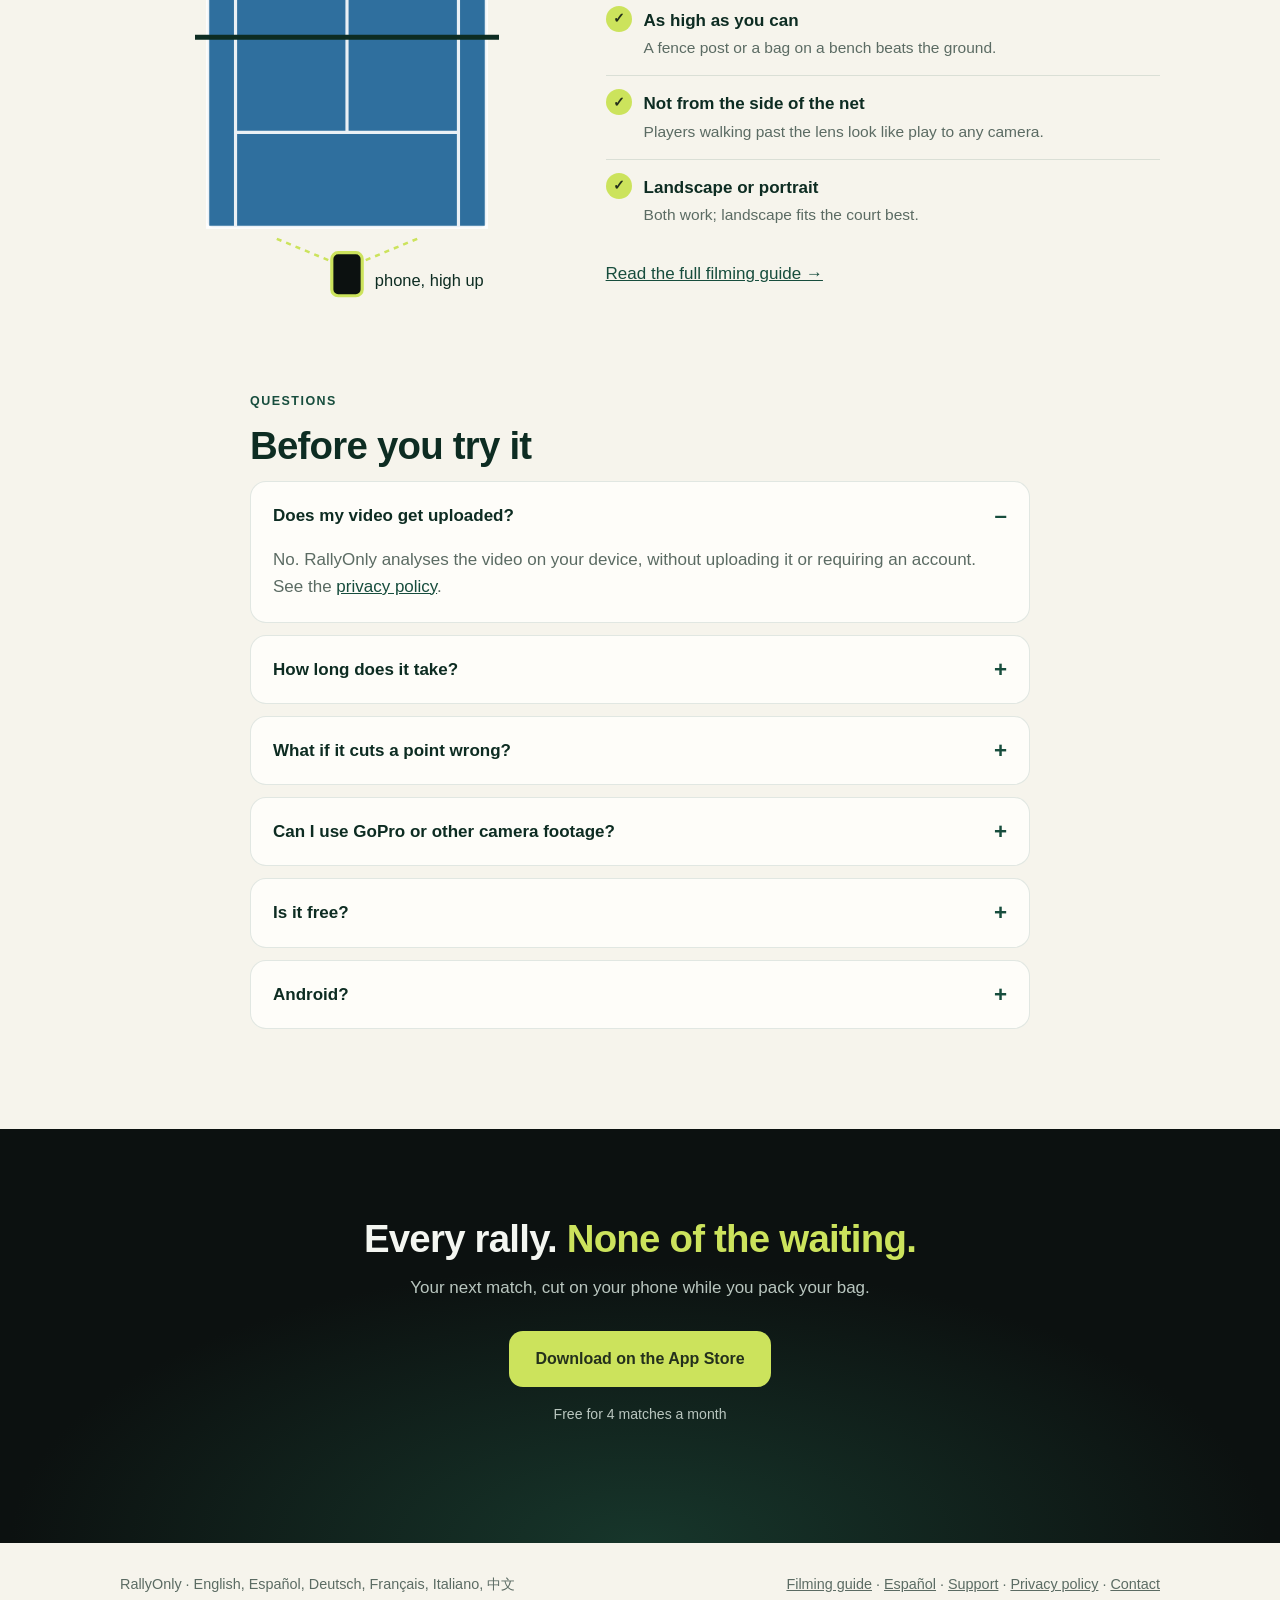
==== commit a979d847: "Describe multisport editing and RallyOnly 1.32 device support" ====
--- a/index.html
+++ b/index.html
@@ -1,8 +1,8 @@
 <!doctype html>
 <html lang="en"><head><meta charset="utf-8">
 <meta name="viewport" content="width=device-width, initial-scale=1">
-<title>RallyOnly — Cut the Dead Time Out of Tennis Match Videos</title>
-<meta name="description" content="Free iPhone app that removes the walking and ball-collecting from your tennis match recordings and cuts a 2-minute highlight reel. On your phone, nothing uploaded.">
+<title>RallyOnly — Tennis, Padel &amp; Pickleball Video Editor</title>
+<meta name="description" content="Automatically trim tennis, padel and pickleball match videos. Build highlight reels on your device without an account or video upload.">
 <link rel="canonical" href="https://rallyonly.app/">
 <link rel="alternate" hreflang="en" href="https://rallyonly.app/">
 <link rel="alternate" hreflang="es" href="https://rallyonly.app/es/">
@@ -12,7 +12,7 @@
 <meta name="theme-color" content="#0c1110">
 <meta property="og:type" content="website">
 <meta property="og:title" content="RallyOnly — every rally, none of the waiting">
-<meta property="og:description" content="Cut the dead time out of your tennis match videos, automatically, on your iPhone.">
+<meta property="og:description" content="Automatically trim tennis, padel and pickleball match videos. Build highlight reels on your device without an account or video upload.">
 <meta property="og:url" content="https://rallyonly.app/">
 <meta property="og:image" content="https://rallyonly.app/img/og.jpg">
 <meta name="twitter:card" content="summary_large_image">
@@ -26,26 +26,86 @@
                  background:var(--night); box-shadow:0 24px 60px rgba(13,44,34,.22); }
 </style>
 <script type="application/ld+json">
-{"@context":"https://schema.org","@type":"SoftwareApplication","name":"RallyOnly: Tennis Highlights",
- "operatingSystem":"iOS 17 or later","applicationCategory":"MultimediaApplication",
- "description":"Cuts the dead time out of tennis match videos on the iPhone and builds a 2-minute highlight reel. Nothing is uploaded.",
- "url":"https://rallyonly.app/",
- "installUrl":"https://apps.apple.com/app/id6813940884",
- "offers":{"@type":"Offer","price":"0","priceCurrency":"USD"},
- "author":{"@type":"Person","name":"Yuda Li"}}
+{
+  "@context": "https://schema.org",
+  "@type": "SoftwareApplication",
+  "name": "RallyOnly: Tennis Highlights",
+  "operatingSystem": "iOS 17 or later",
+  "applicationCategory": "MultimediaApplication",
+  "description": "Automatically trim tennis, padel and pickleball match videos. Build highlight reels on your device without an account or video upload.",
+  "url": "https://rallyonly.app/",
+  "installUrl": "https://apps.apple.com/app/id6813940884",
+  "offers": {
+    "@type": "Offer",
+    "price": "0",
+    "priceCurrency": "USD",
+    "description": "Free for four new matches per month with watermarked exports. Pro is optional."
+  },
+  "author": {
+    "@type": "Person",
+    "name": "Yuda Li"
+  }
+}
 </script>
 <script type="application/ld+json">
-{"@context":"https://schema.org","@type":"FAQPage","mainEntity":[
- {"@type":"Question","name":"Does my video get uploaded?","acceptedAnswer":{"@type":"Answer","text":"No. RallyOnly analyses the video on your iPhone and reads the original straight from Photos. Nothing is uploaded and there is no account."}},
- {"@type":"Question","name":"How long does it take?","acceptedAnswer":{"@type":"Answer","text":"Roughly a ninth of the recording's length on a recent iPhone: about four minutes for a half-hour session."}},
- {"@type":"Question","name":"Is RallyOnly a SwingVision alternative?","acceptedAnswer":{"@type":"Answer","text":"If what you use SwingVision for is cutting out the time between points, yes. RallyOnly does only that: it has no line calls, ball speed or stats, and costs less."}},
- {"@type":"Question","name":"Is it free?","acceptedAnswer":{"@type":"Answer","text":"Four new matches a month are free with every feature; free exports carry a small watermark. RallyOnly Pro removes the limit and the watermark."}},
- {"@type":"Question","name":"Does it work on Android?","acceptedAnswer":{"@type":"Answer","text":"No. RallyOnly is iPhone only (iOS 17 or later)."}}
-]}
+{
+  "@context": "https://schema.org",
+  "@type": "FAQPage",
+  "mainEntity": [
+    {
+      "@type": "Question",
+      "name": "Does my video get uploaded?",
+      "acceptedAnswer": {
+        "@type": "Answer",
+        "text": "No. RallyOnly analyses the video on your device, without uploading it or requiring an account. See the privacy policy."
+      }
+    },
+    {
+      "@type": "Question",
+      "name": "How long does it take?",
+      "acceptedAnswer": {
+        "@type": "Answer",
+        "text": "It depends on your device, recording length and format. Keep the app open during analysis."
+      }
+    },
+    {
+      "@type": "Question",
+      "name": "What if it cuts a point wrong?",
+      "acceptedAnswer": {
+        "@type": "Answer",
+        "text": "Open the rally and move its start or end, a second or three at a time. Sending us the details helps too: rallyonly.feedback@gmail.com."
+      }
+    },
+    {
+      "@type": "Question",
+      "name": "Can I use GoPro or other camera footage?",
+      "acceptedAnswer": {
+        "@type": "Answer",
+        "text": "Yes. You can use Photos. Version 1.32 adds Files import and file selection on Mac."
+      }
+    },
+    {
+      "@type": "Question",
+      "name": "Is it free?",
+      "acceptedAnswer": {
+        "@type": "Answer",
+        "text": "Four new matches a month are free with every feature; free exports carry a small watermark. RallyOnly Pro removes the limit and the watermark, and new subscribers can start with a free trial."
+      }
+    },
+    {
+      "@type": "Question",
+      "name": "Android?",
+      "acceptedAnswer": {
+        "@type": "Answer",
+        "text": "No. RallyOnly is distributed through Apple’s App Store."
+      }
+    }
+  ]
+}
 </script>
 <script type="application/ld+json">
 {"@context":"https://schema.org","@type":"VideoObject",
- "name":"RallyOnly in 20 seconds: an 18-minute tennis recording, every rally kept",
+ "name":"RallyOnly in 20 seconds: an 18-minute tennis recording, 37 rallies ranked",
  "description":"A real tennis session filmed on a phone and what RallyOnly made of it: the walking and ball-collecting removed, 37 rallies ranked, a highlight reel ready to share.",
  "thumbnailUrl":"https://rallyonly.app/media/rallyonly-20s.jpg",
  "contentUrl":"https://rallyonly.app/media/rallyonly-20s.mp4",
@@ -62,18 +122,18 @@
     </nav>
     <div class="hero-copy">
       <p class="tagline">Every rally. None of the waiting.</p>
-      <h1>Cut the <em>dead time</em> out of your tennis match videos</h1>
-      <p class="sub">Film your match with the iPhone camera. RallyOnly finds every point, removes the
-        walking and ball-collecting, and cuts a two-minute reel of your best rallies. All on your phone.</p>
+      <h1>Cut the <em>dead time</em> out of your match videos</h1>
+      <p class="sub">Turn tennis, padel and pickleball recordings into shorter matches and automatic highlights. RallyOnly detects the rallies and cuts the downtime on your device.</p>
       <div class="ctas">
         <a class="btn btn-primary" href="https://apps.apple.com/app/apple-store/id6813940884?pt=129483854&amp;ct=website&amp;mt=8">Download on the App Store</a>
         <a class="btn btn-ghost" href="#how">See how it works</a>
       </div>
-      <p class="fine">Free for 4 matches a month · iPhone, iOS 17 or later · no account</p>
+      <p class="fine">Free for 4 matches a month · No account</p>
+      <p class="fine">Version 1.32 adds iPad, Apple silicon Mac and Files import, with the same Pro subscription. Check availability in the App Store.</p>
     </div>
     <div class="phones-mask">
       <div class="phones">
-        <img src="img/2-picker.jpg" width="600" height="1305" alt="The picker: every rally ranked, tick the ones you want for your own reel">
+        <img src="img/2-picker.jpg" width="600" height="1305" alt="The picker: detected rallies ranked, tick the ones you want for your own reel">
         <img src="img/1-results.jpg" width="600" height="1305" alt="Results: the highlight reel and the condensed match, with the number of rallies">
         <img src="img/3-trim.jpg" width="600" height="1305" alt="Trimming a rally: move its start and end a second at a time">
       </div>
@@ -82,14 +142,14 @@
 </header>
 
 <div class="strip"><ul class="wrap">
-  <li>Runs on your iPhone</li><li>Nothing uploaded</li><li>No account</li>
-  <li>Doesn't copy your video</li><li>6 languages</li>
+  <li>On-device processing</li><li>Nothing uploaded</li><li>No account</li>
+  <li>6 languages</li>
 </ul></div>
 
 <main>
 <section class="promo" aria-labelledby="promo-h"><div class="wrap">
   <p class="kicker">In 20 seconds</p>
-  <h2 id="promo-h">18:54 recorded. Every rally kept.</h2>
+  <h2 id="promo-h">18:54 recorded. 37 rallies ranked.</h2>
   <p class="lede">A real session filmed on a phone, and what RallyOnly made of it: the waiting drained out, the rallies ranked.</p>
   <video class="promo-video" autoplay muted loop playsinline preload="metadata" width="1200" height="800"
          poster="media/rallyonly-20s.jpg" src="media/rallyonly-20s.mp4"
@@ -109,7 +169,7 @@
     <div class="card"><span class="num">1</span><h3>Film as you already do</h3>
       <p>Stand the phone behind the baseline with the whole court in frame and record with the Camera app.</p></div>
     <div class="card"><span class="num">2</span><h3>Pick the video</h3>
-      <p>A video model on your iPhone watches the court and marks where each point starts and ends. Pick several recordings at once if you like.</p></div>
+      <p>A model on your device detects the start and end of rallies. Pick several recordings at once if you like.</p></div>
     <div class="card"><span class="num">3</span><h3>Watch, trim, share</h3>
       <p>Play the condensed match or the reel right away, nudge any rally that's off, and export in 16:9 or 9:16.</p></div>
   </div>
@@ -122,7 +182,7 @@
     <div class="card"><div class="icon"><svg viewBox="0 0 24 24" fill="none" stroke="currentColor" stroke-width="2" stroke-linecap="round"><path d="M4 7h16M4 12h10M4 17h16"/></svg></div>
       <h3>The condensed match</h3><p>Every point, none of the waiting in between.</p></div>
     <div class="card"><div class="icon"><svg viewBox="0 0 24 24" fill="none" stroke="currentColor" stroke-width="2" stroke-linecap="round" stroke-linejoin="round"><path d="M12 3l2.6 5.6 6 .7-4.5 4.1 1.2 6L12 16.5 6.7 19.4l1.2-6L3.4 9.3l6-.7z"/></svg></div>
-      <h3>A two-minute reel</h3><p>Your best rallies, picked and cut for you, ready to send.</p></div>
+      <h3>An automatic highlight reel</h3><p>Your best rallies, picked and cut for you, ready to send.</p></div>
     <div class="card"><div class="icon"><svg viewBox="0 0 24 24" fill="none" stroke="currentColor" stroke-width="2" stroke-linecap="round"><path d="M8 6h12M8 12h12M8 18h12"/><circle cx="4" cy="6" r="1"/><circle cx="4" cy="12" r="1"/><circle cx="4" cy="18" r="1"/></svg></div>
       <h3>Every rally ranked</h3><p>Tick the ones you want and build your own reel. Your serves get their own list.</p></div>
     <div class="card"><div class="icon"><svg viewBox="0 0 24 24" fill="none" stroke="currentColor" stroke-width="2" stroke-linecap="round" stroke-linejoin="round"><rect x="7" y="2" width="10" height="20" rx="2"/><path d="M11 18h2"/></svg></div>
@@ -136,7 +196,7 @@
     <h2>Your footage stays yours</h2>
     <ul class="checks">
       <li><strong>Nothing leaves your phone</strong><span>No upload, no account, no waiting for a server.</span></li>
-      <li><strong>It doesn't fill your storage</strong><span>RallyOnly reads the original in Photos instead of copying it, and plays the cut straight out of it.</span></li>
+      <li><strong>Keep the original</strong><span>Unsaved cuts may still play from the original video. Save or export the clips you want to keep.</span></li>
       <li><strong>You never lose a match to the app</strong><span>It doesn't record, so a crash can't cost you a set. You film with the Camera app.</span></li>
       <li><strong>What you make stays yours</strong><span>Stop paying and nothing you exported or saved is taken back.</span></li>
     </ul>
@@ -194,17 +254,17 @@
   <p class="kicker">Questions</p>
   <h2>Before you try it</h2>
   <details open><summary>Does my video get uploaded?</summary>
-    <p>No. RallyOnly analyses the video on your iPhone and reads the original straight from Photos. Nothing is uploaded and there is no account. See the <a href="privacy.html">privacy policy</a>.</p></details>
+    <p>No. RallyOnly analyses the video on your device, without uploading it or requiring an account. See the <a href="privacy.html">privacy policy</a>.</p></details>
   <details><summary>How long does it take?</summary>
-    <p>Roughly a ninth of the recording's length on a recent iPhone: about four minutes for a half-hour session.</p></details>
+    <p>It depends on your device, recording length and format. Keep the app open during analysis.</p></details>
   <details><summary>What if it cuts a point wrong?</summary>
     <p>Open the rally and move its start or end, a second or three at a time. Sending us the details helps too: <a href="mailto:rallyonly.feedback@gmail.com">rallyonly.feedback@gmail.com</a>.</p></details>
   <details><summary>Can I use GoPro or other camera footage?</summary>
-    <p>Yes, once the video is in your Photos library. Each file becomes its own session for now.</p></details>
+    <p>Yes. You can use Photos. Version 1.32 adds Files import and file selection on Mac.</p></details>
   <details><summary>Is it free?</summary>
     <p>Four new matches a month are free with every feature; free exports carry a small watermark. RallyOnly Pro removes the limit and the watermark, and new subscribers can start with a free trial.</p></details>
   <details><summary>Android?</summary>
-    <p>No, iPhone only (iOS 17 or later).</p></details>
+    <p>No. RallyOnly is distributed through Apple’s App Store.</p></details>
 </div></section>
 
 <section class="final"><div class="wrap">
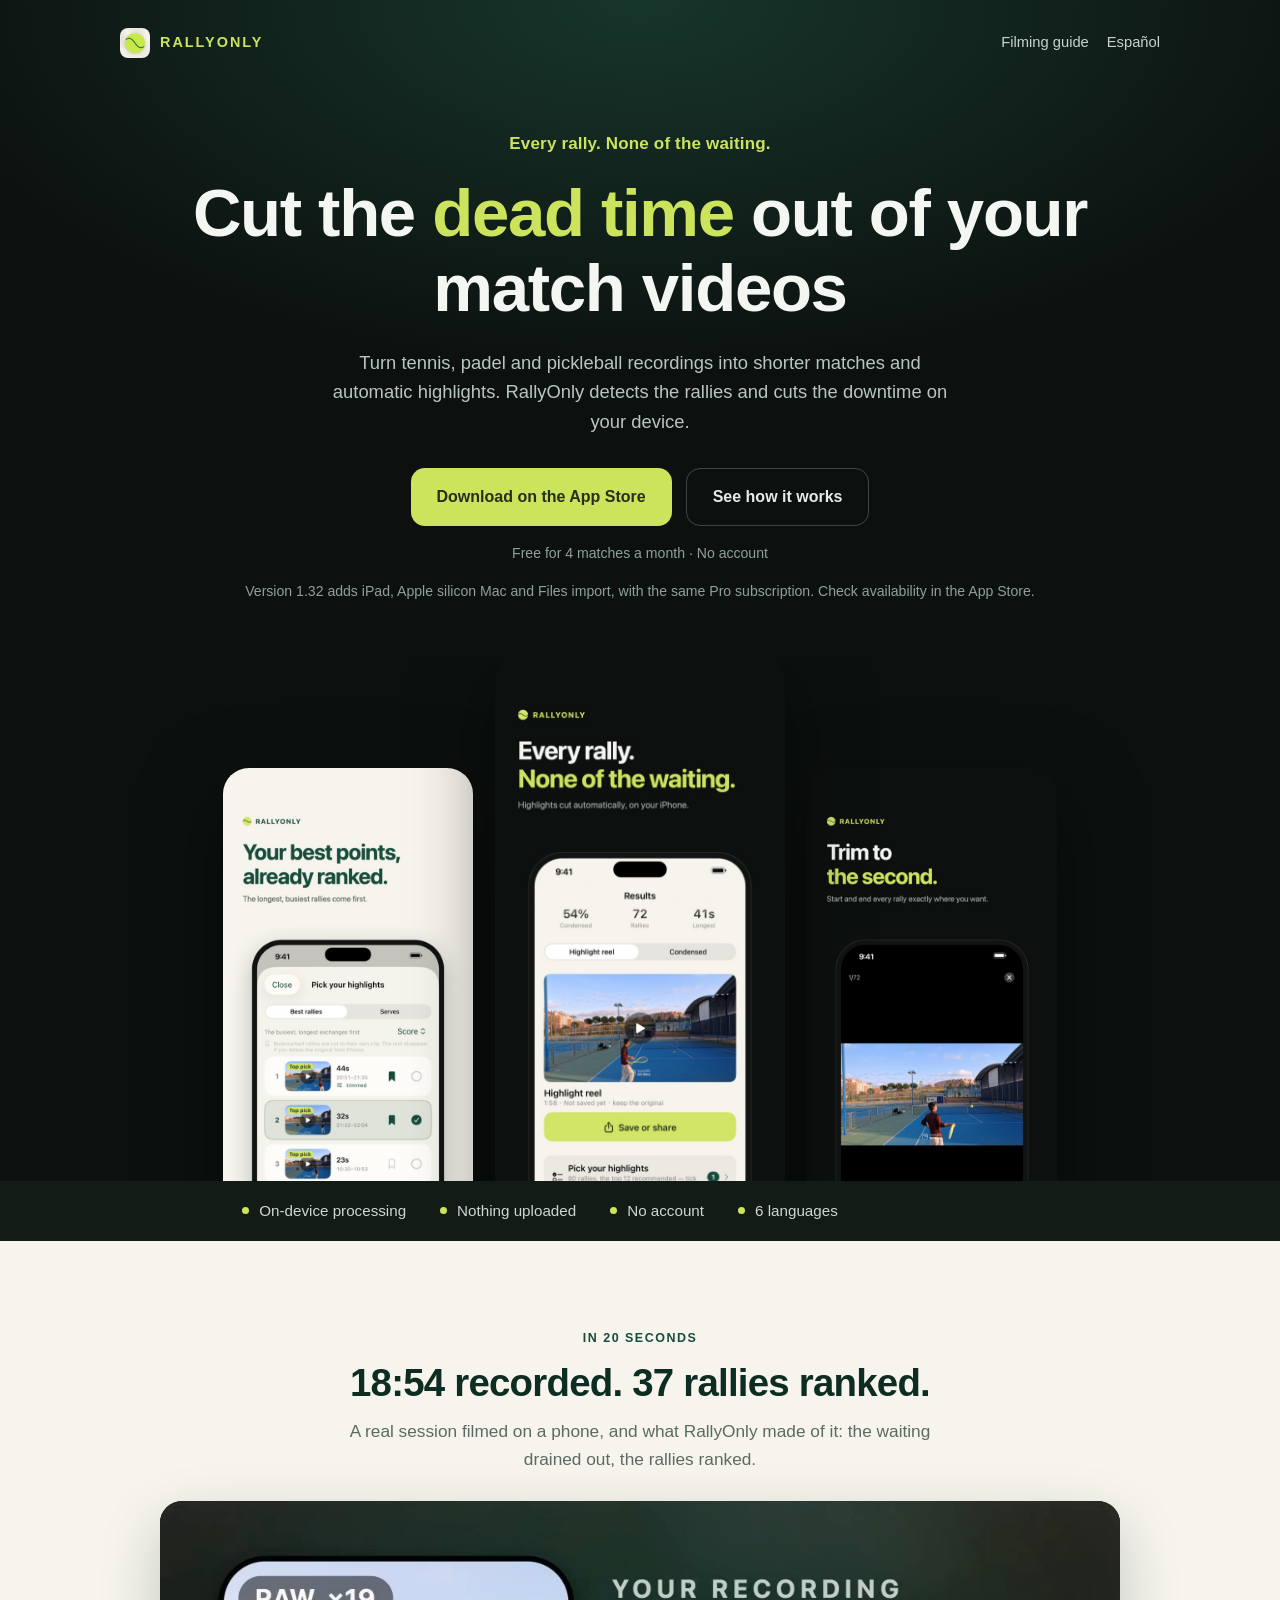
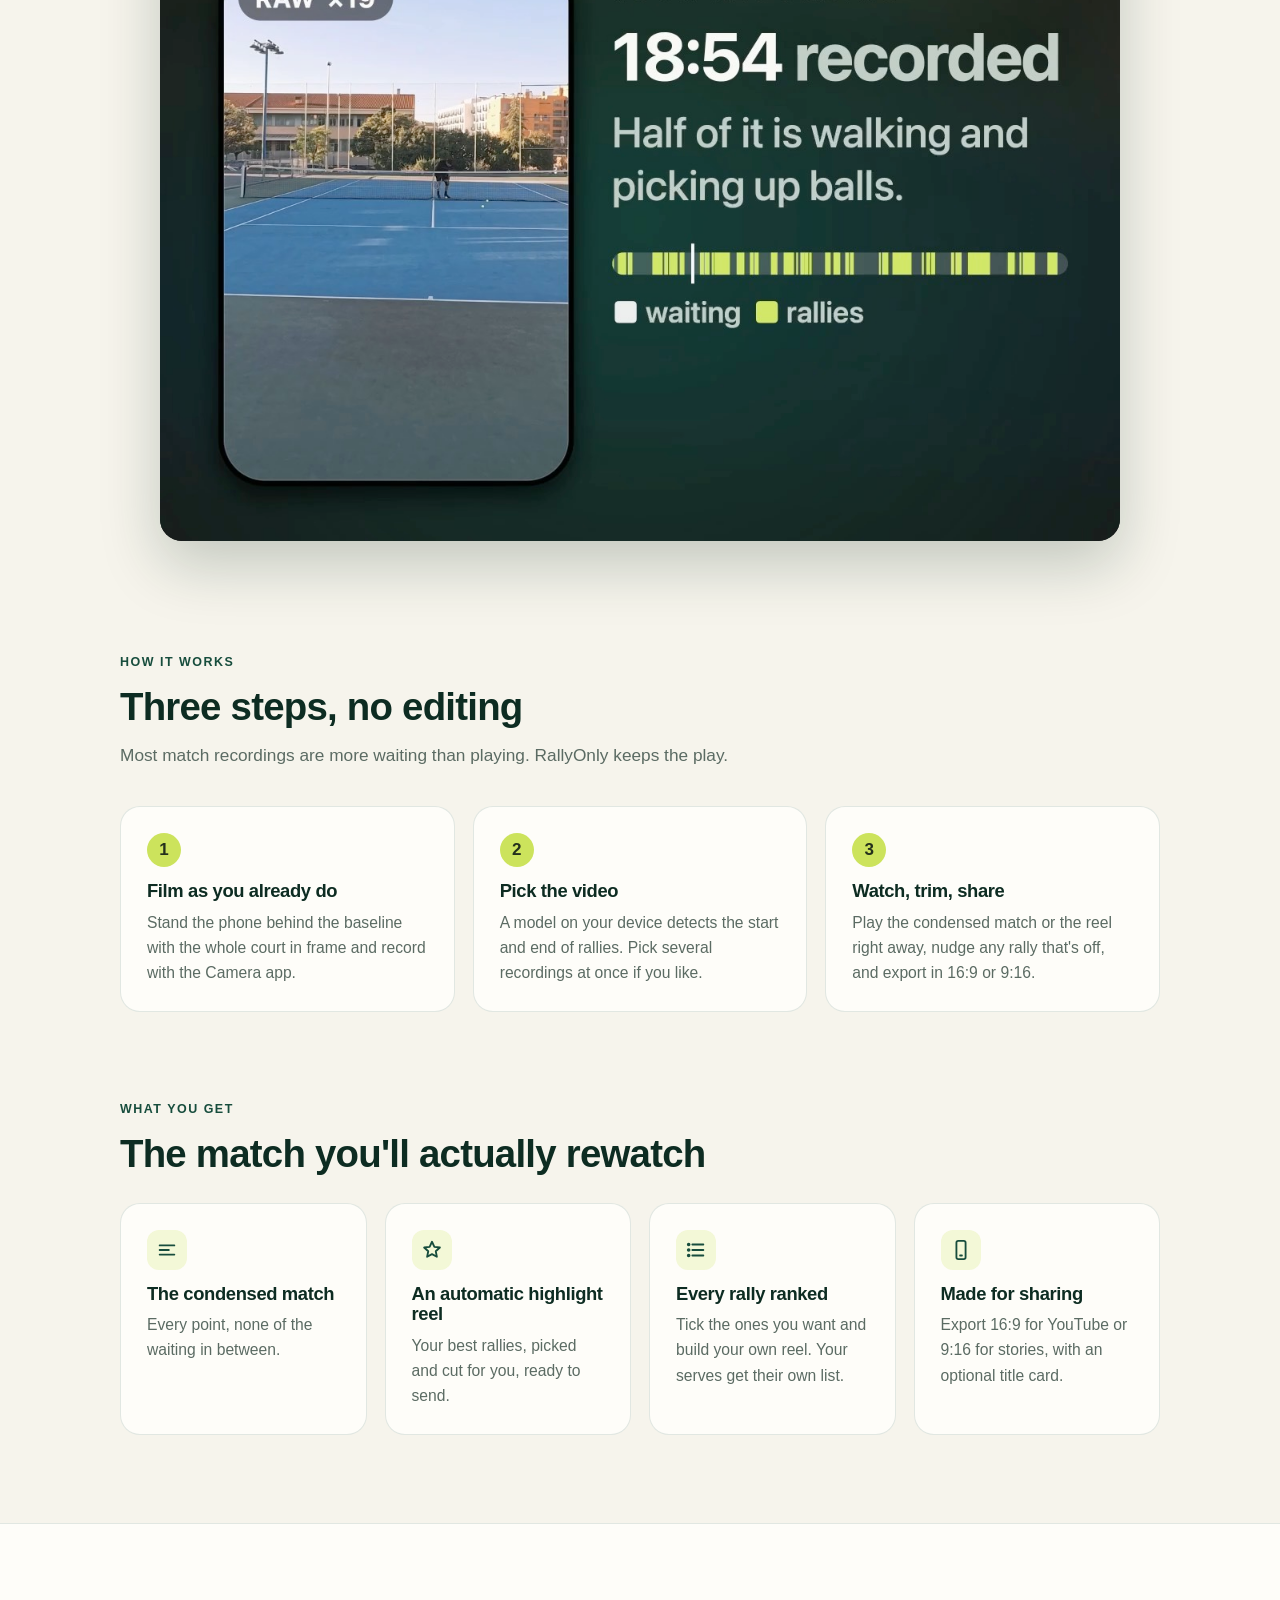
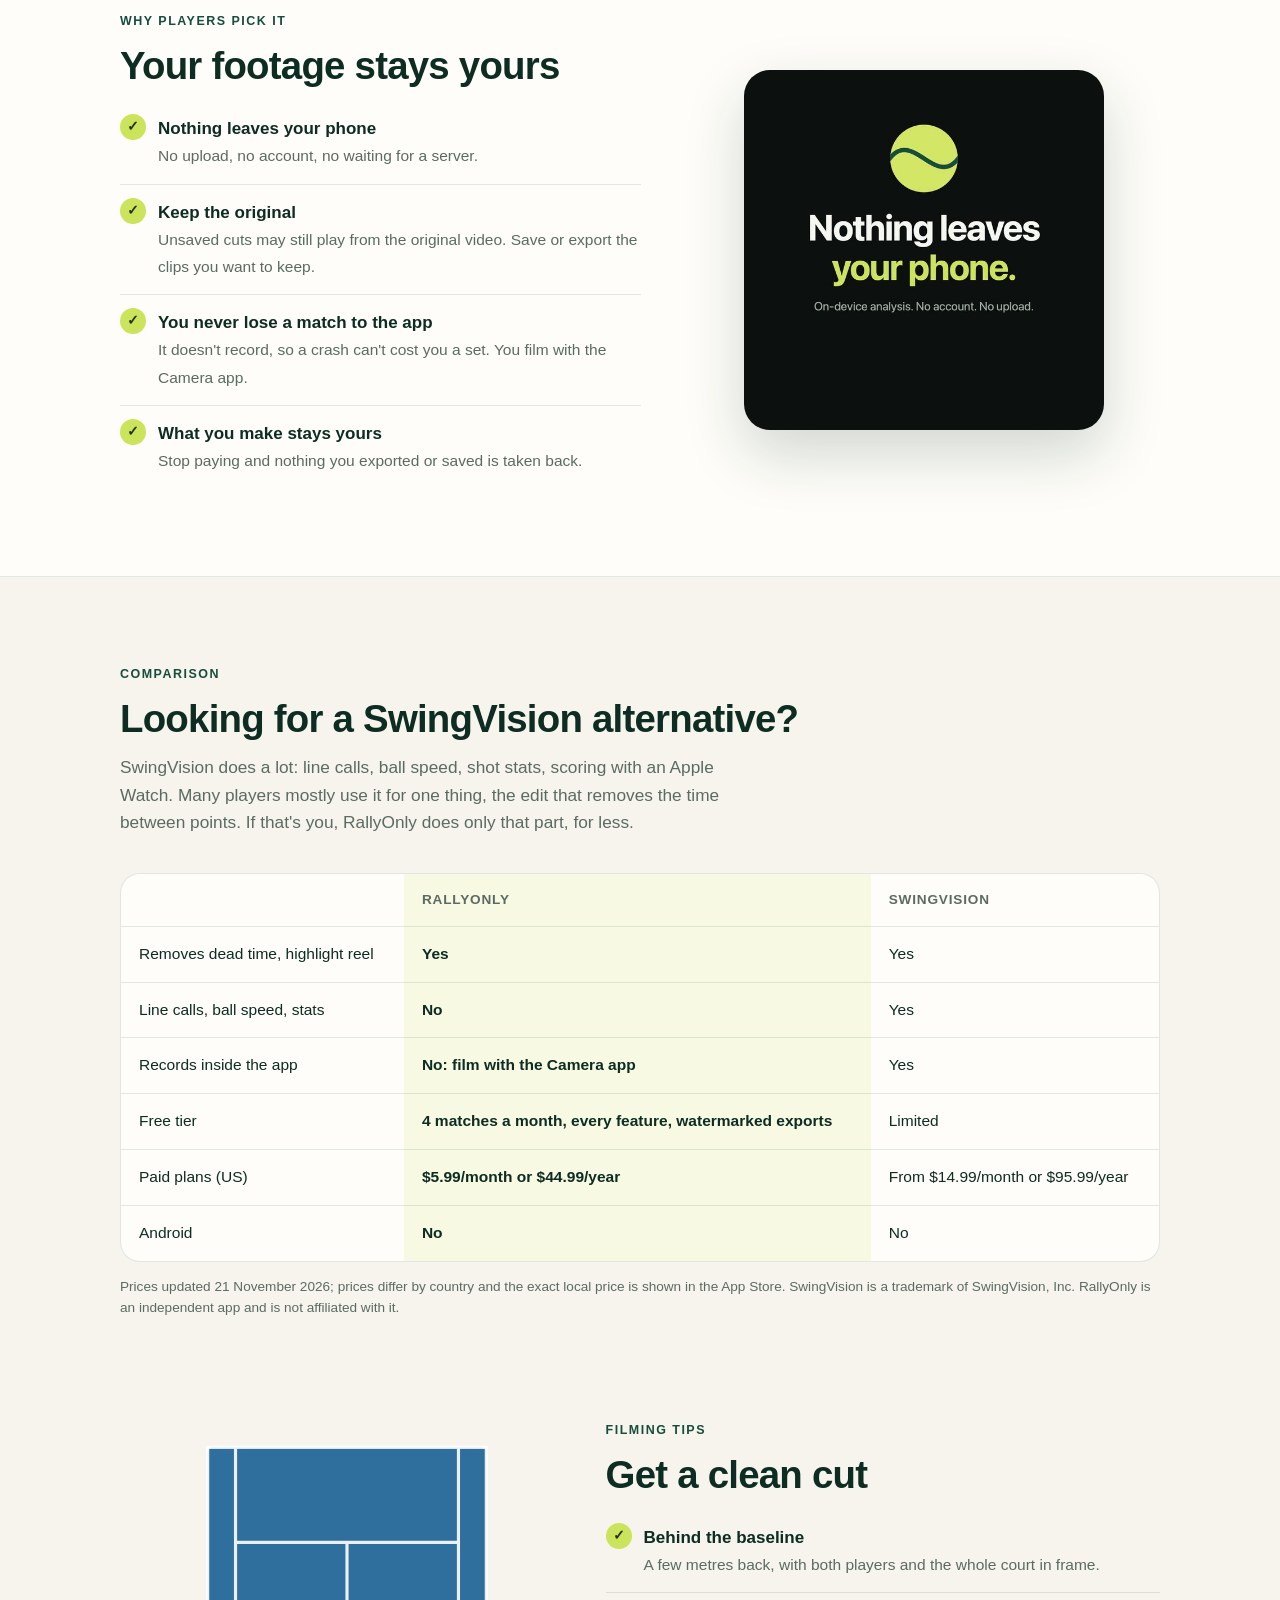
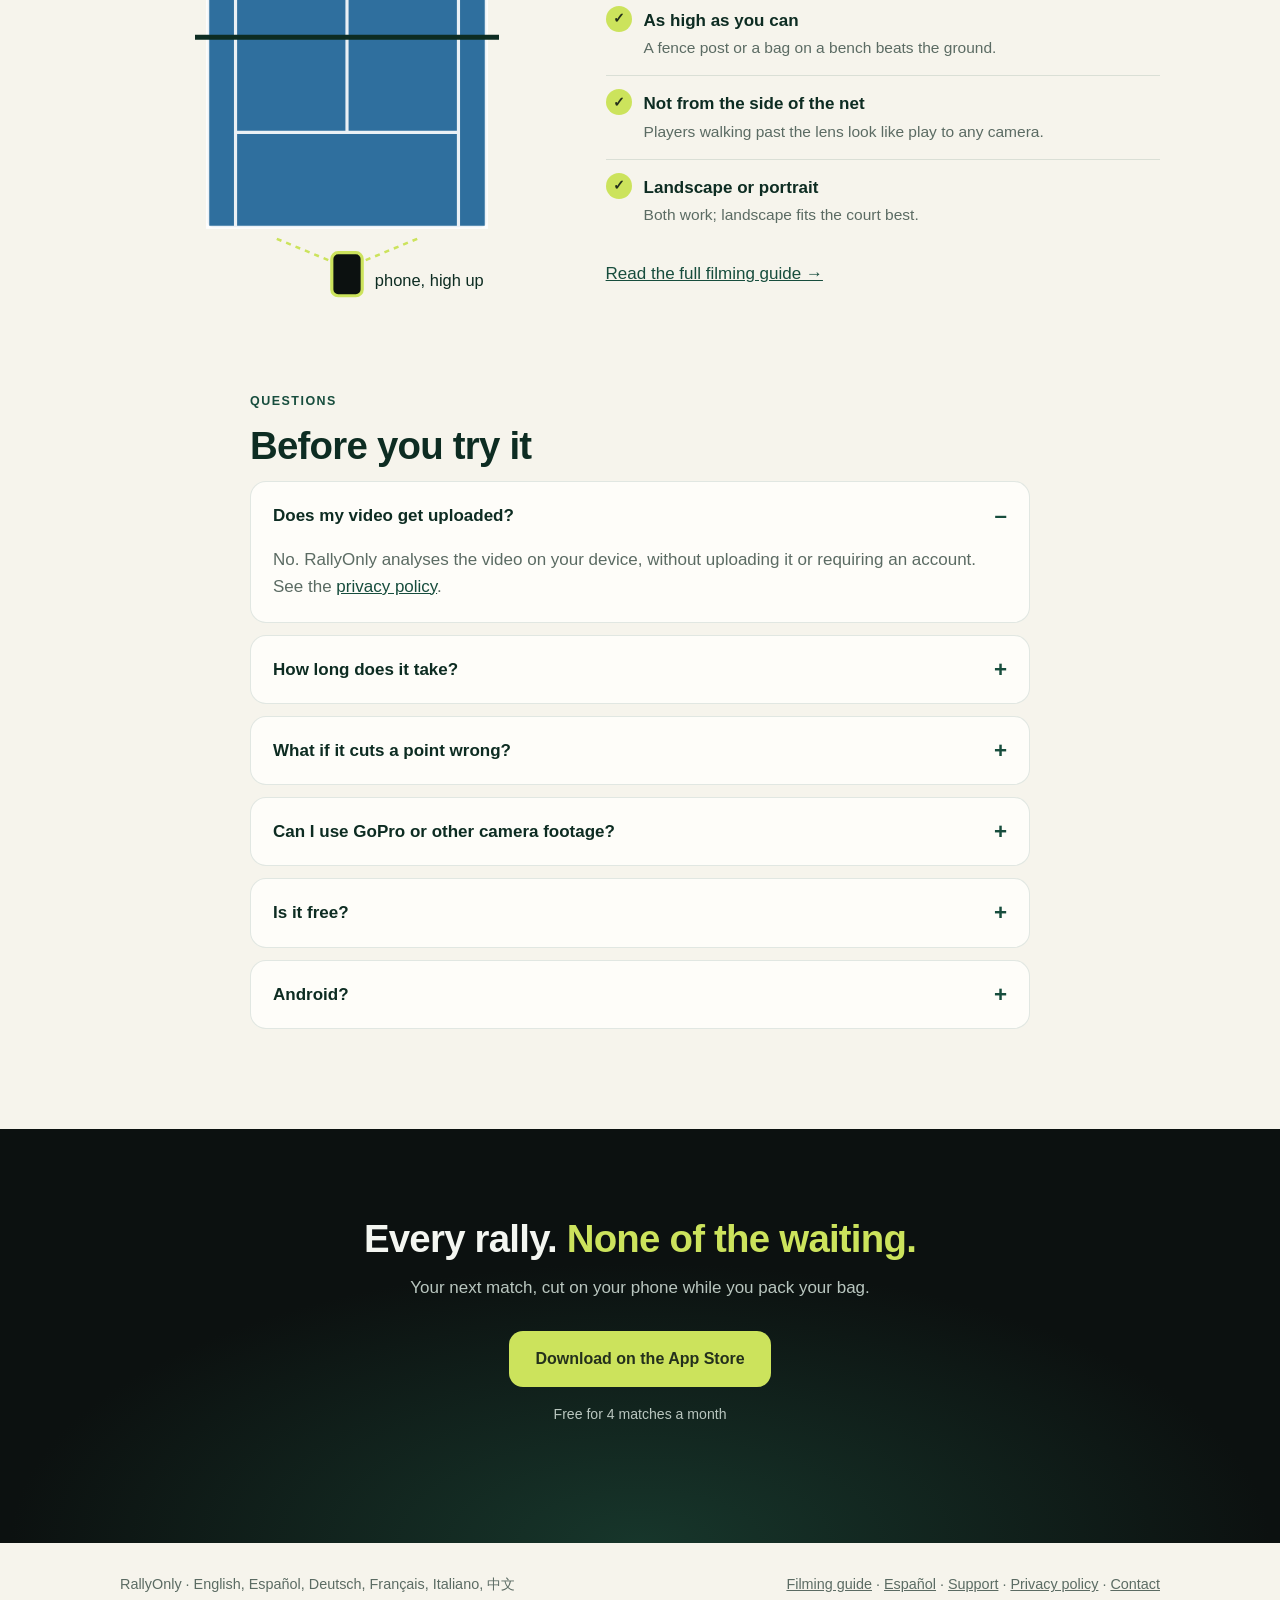
==== commit 22c0d0ad: "Update Pro pricing, refresh privacy policy for 1.32 & Keychain, and redesign support page" ====
--- a/index.html
+++ b/index.html
@@ -216,10 +216,10 @@
     <tr><td>Line calls, ball speed, stats</td><td class="us">No</td><td>Yes</td></tr>
     <tr><td>Records inside the app</td><td class="us">No: film with the Camera app</td><td>Yes</td></tr>
     <tr><td>Free tier</td><td class="us">4 matches a month, every feature, watermarked exports</td><td>Limited</td></tr>
-    <tr><td>Paid plans (US)</td><td class="us">$4.99/month or $34.99/year</td><td>From $14.99/month or $95.99/year</td></tr>
+    <tr><td>Paid plans (US)</td><td class="us">$5.99/month or $44.99/year</td><td>From $14.99/month or $95.99/year</td></tr>
     <tr><td>Android</td><td class="us">No</td><td>No</td></tr>
   </table></div>
-  <p class="note">Prices from the US App Store on 25 October 2026; they differ by country and may change.
+  <p class="note">Prices updated 21 November 2026; prices differ by country and the exact local price is shown in the App Store.
     SwingVision is a trademark of SwingVision, Inc. RallyOnly is an independent app and is not affiliated with it.</p>
 </div></section>
 
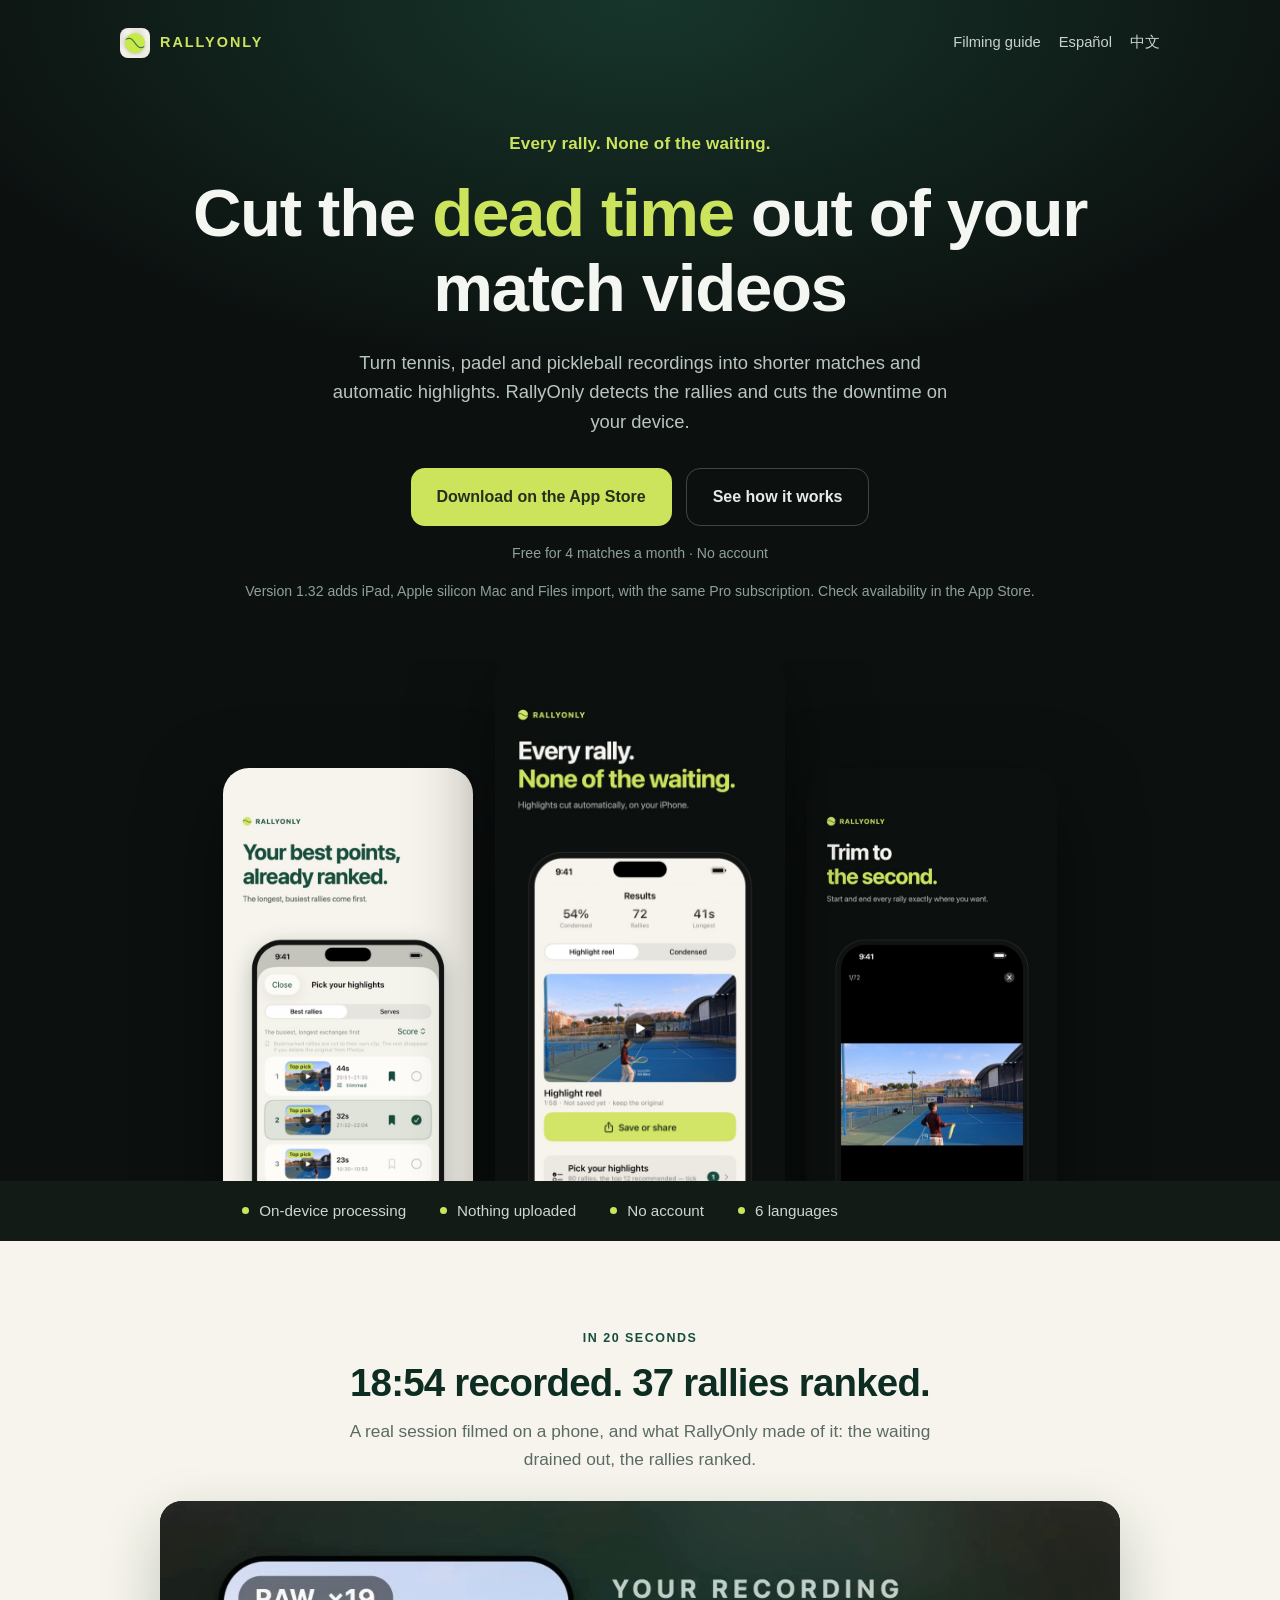
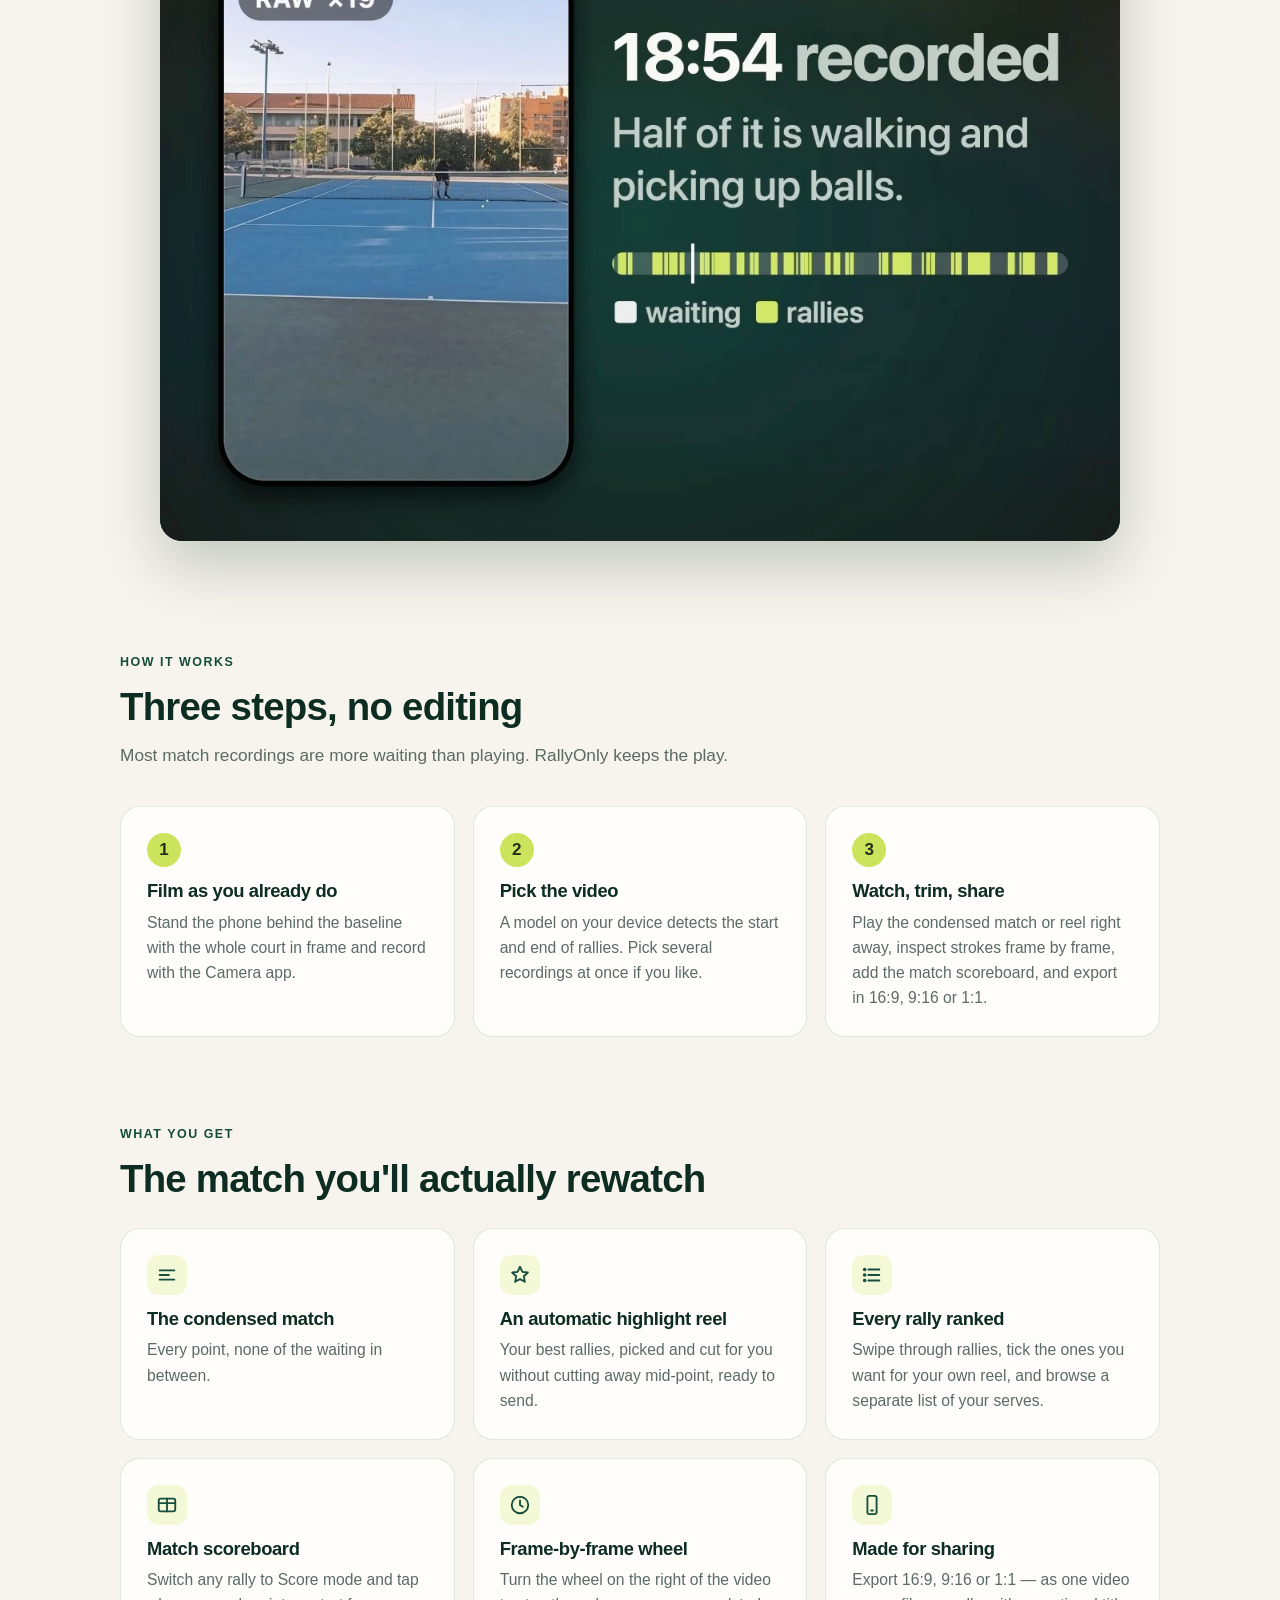
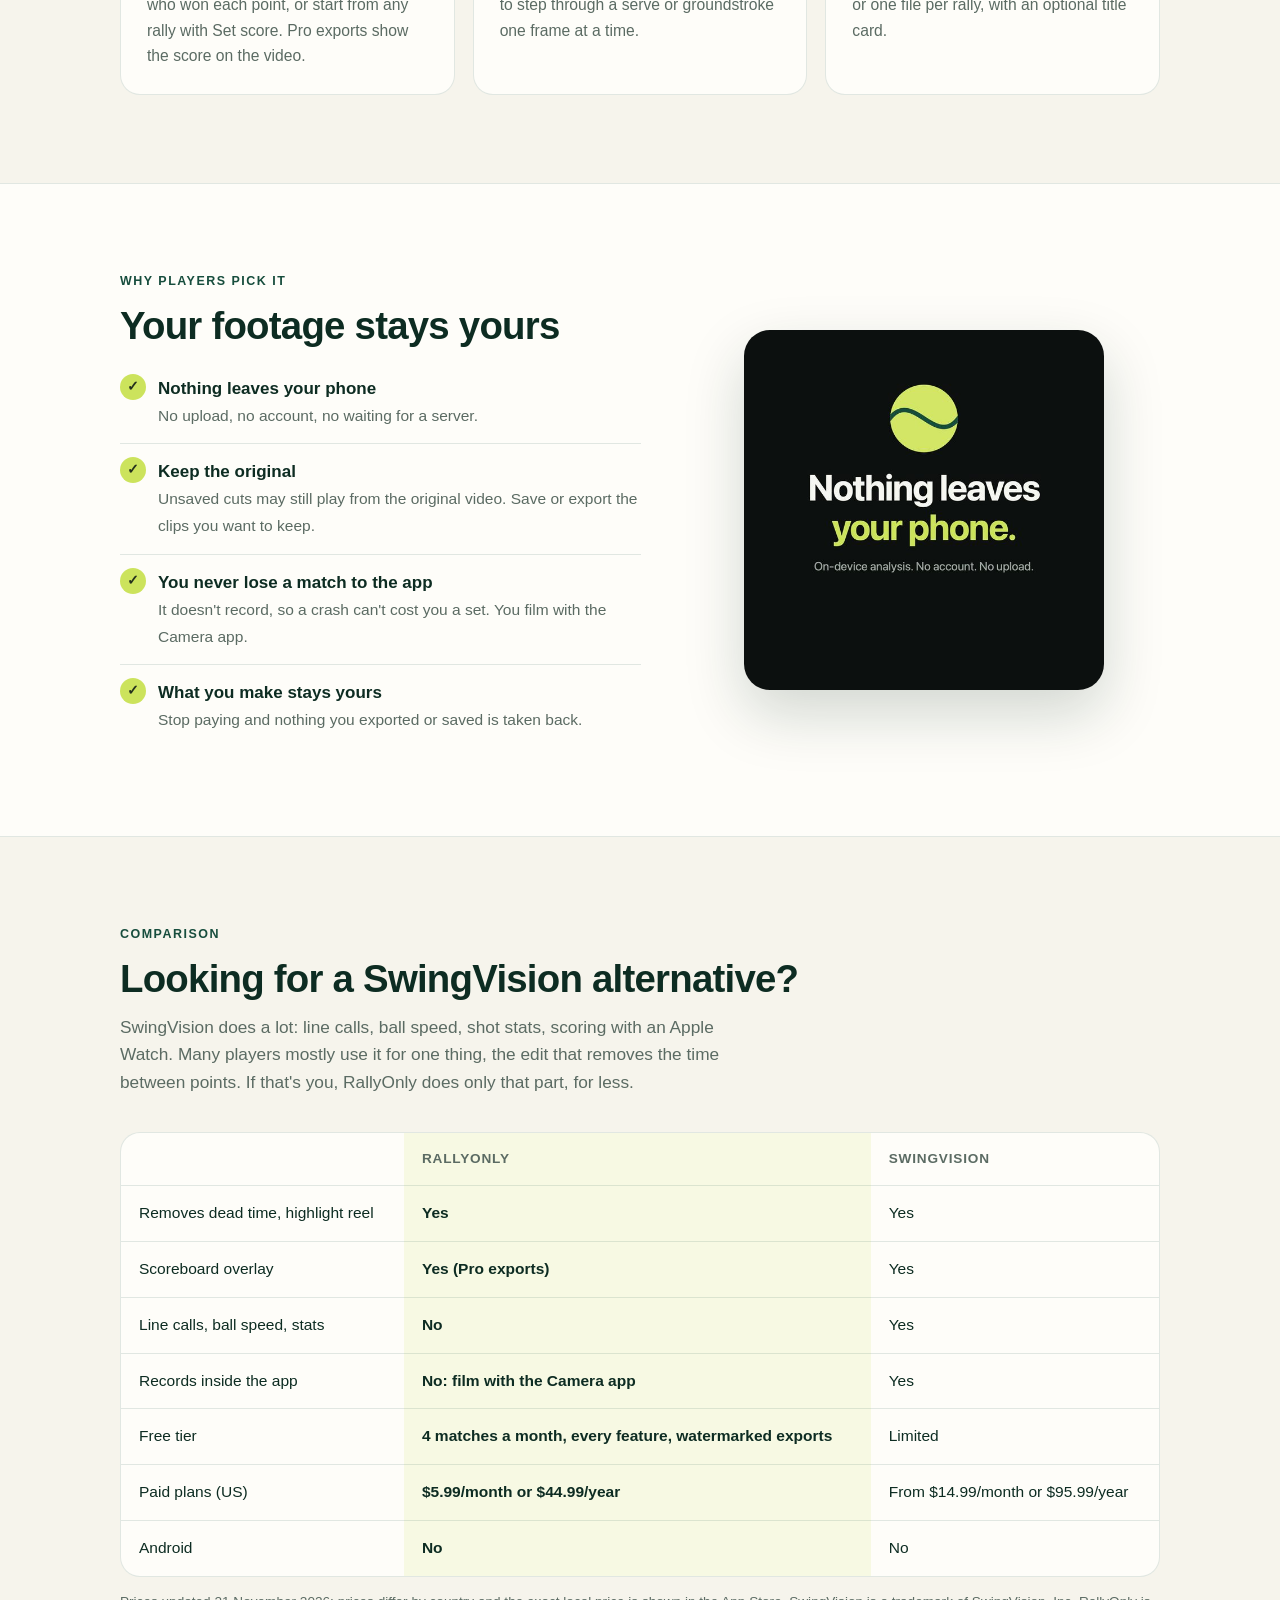
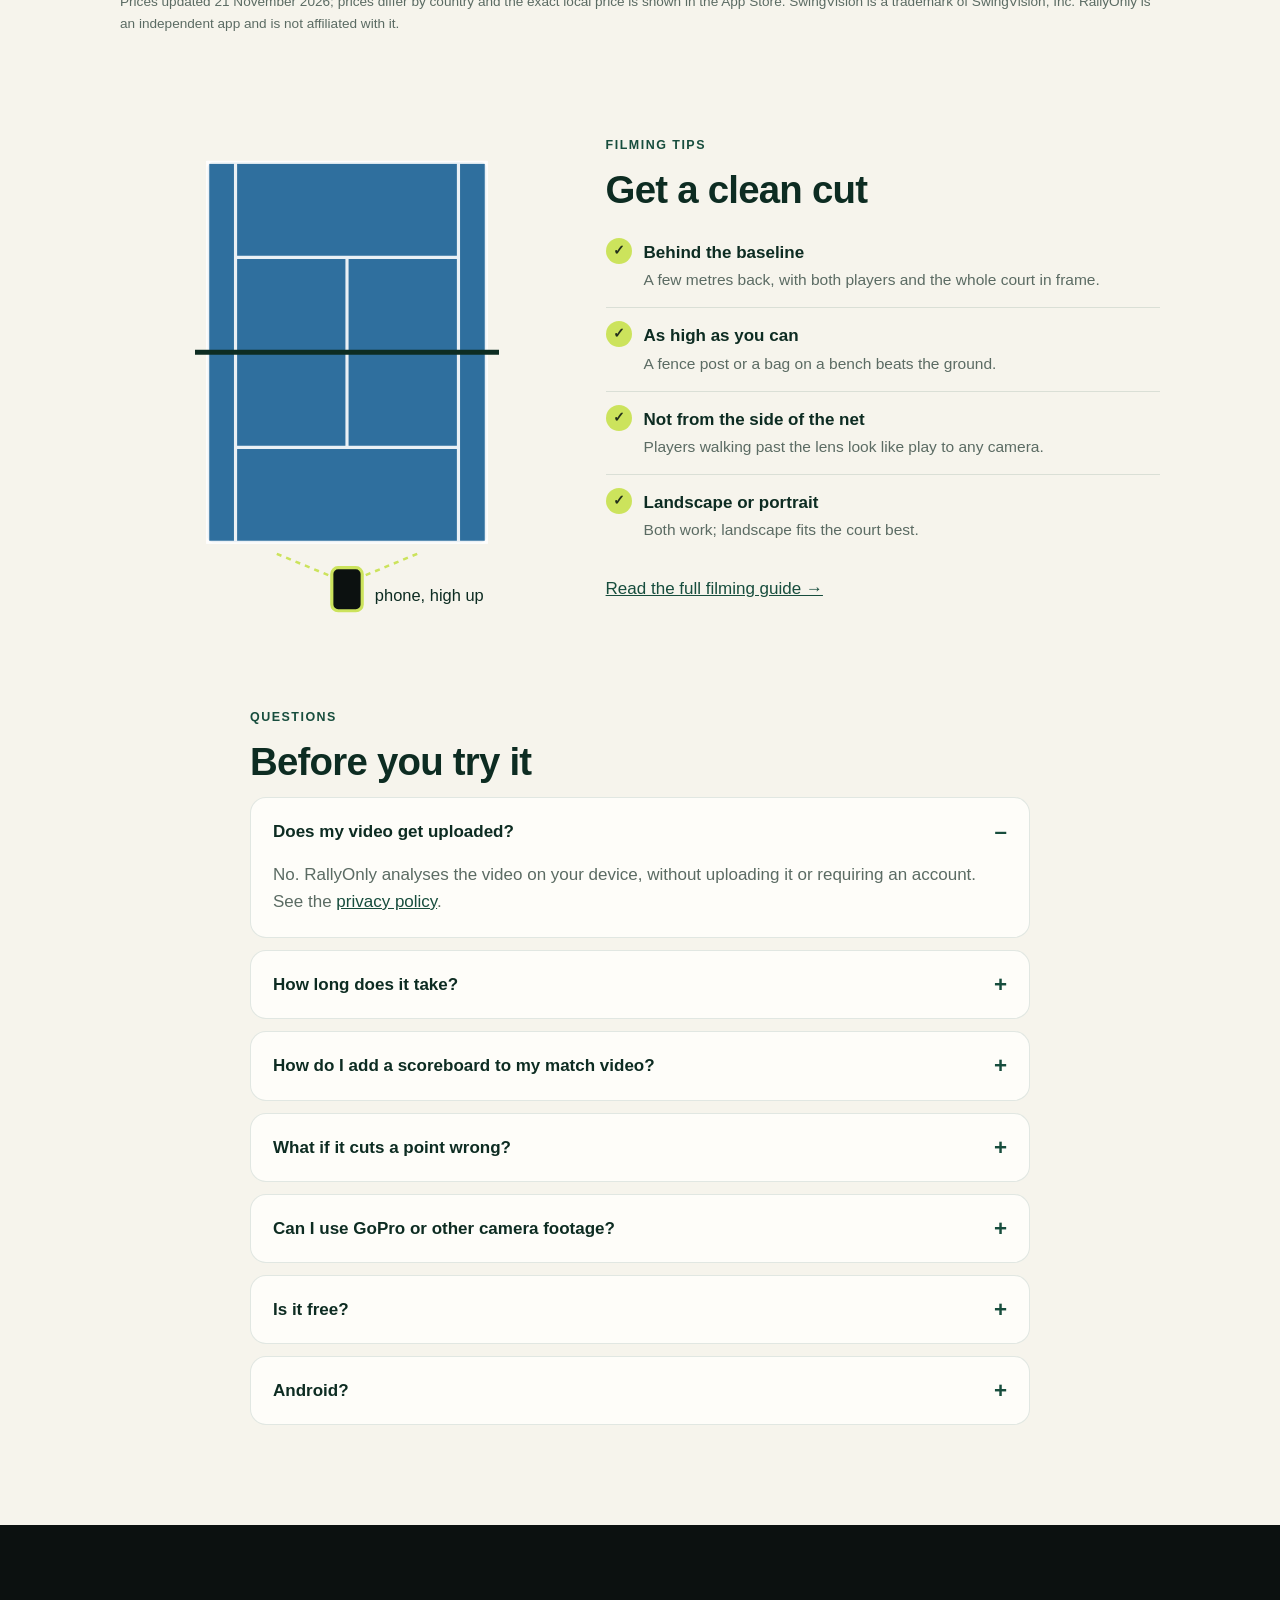
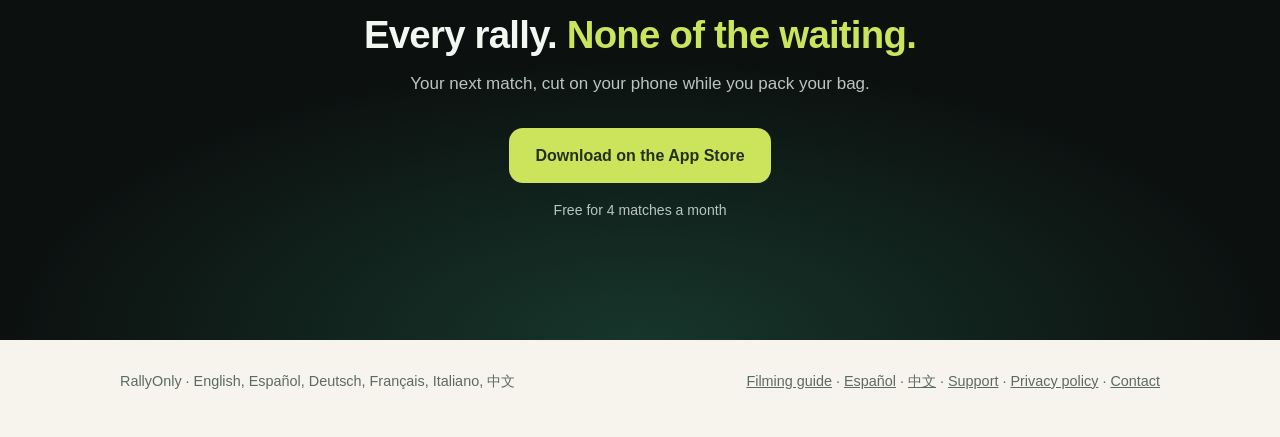
==== commit 6b8b0062: "Launch Chinese homepage (/zh/) and add 1.30 scoreboard & frame wheel copy across EN/ES/ZH" ====
--- a/index.html
+++ b/index.html
@@ -6,6 +6,7 @@
 <link rel="canonical" href="https://rallyonly.app/">
 <link rel="alternate" hreflang="en" href="https://rallyonly.app/">
 <link rel="alternate" hreflang="es" href="https://rallyonly.app/es/">
+<link rel="alternate" hreflang="zh-Hans" href="https://rallyonly.app/zh/">
 <link rel="alternate" hreflang="x-default" href="https://rallyonly.app/">
 <meta name="msvalidate.01" content="747278C74894F6EAF1A61036751CF9B6">
 <meta name="apple-itunes-app" content="app-id=6813940884">
@@ -70,10 +71,18 @@
     },
     {
       "@type": "Question",
+      "name": "How do I add a scoreboard to my match video?",
+      "acceptedAnswer": {
+        "@type": "Answer",
+        "text": "Switch any rally to Score mode and tap who won each point, or start from any rally with Set score. Pro exports overlay the scoreboard on the video."
+      }
+    },
+    {
+      "@type": "Question",
       "name": "What if it cuts a point wrong?",
       "acceptedAnswer": {
         "@type": "Answer",
-        "text": "Open the rally and move its start or end, a second or three at a time. Sending us the details helps too: rallyonly.feedback@gmail.com."
+        "text": "Open the rally and move its start or end, a second or three at a time, or turn the frame wheel on the right of the video to inspect a stroke frame by frame. Sending us the details helps too: rallyonly.feedback@gmail.com."
       }
     },
     {
@@ -118,7 +127,7 @@
   <div class="wrap">
     <nav class="nav">
       <a class="logo" href="./"><img src="img/icon-180.png" alt="" width="30" height="30">RALLYONLY</a>
-      <div class="nav-links"><a class="hide-sm" href="how-to-film-tennis-match-iphone.html">Filming guide</a><a href="es/" hreflang="es" lang="es">Español</a></div>
+      <div class="nav-links"><a class="hide-sm" href="how-to-film-tennis-match-iphone.html">Filming guide</a><a href="es/" hreflang="es" lang="es">Español</a><a href="zh/" hreflang="zh-Hans" lang="zh-Hans">中文</a></div>
     </nav>
     <div class="hero-copy">
       <p class="tagline">Every rally. None of the waiting.</p>
@@ -171,22 +180,26 @@
     <div class="card"><span class="num">2</span><h3>Pick the video</h3>
       <p>A model on your device detects the start and end of rallies. Pick several recordings at once if you like.</p></div>
     <div class="card"><span class="num">3</span><h3>Watch, trim, share</h3>
-      <p>Play the condensed match or the reel right away, nudge any rally that's off, and export in 16:9 or 9:16.</p></div>
+      <p>Play the condensed match or reel right away, inspect strokes frame by frame, add the match scoreboard, and export in 16:9, 9:16 or 1:1.</p></div>
   </div>
 </div></section>
 
 <section style="padding-top:0"><div class="wrap">
   <p class="kicker">What you get</p>
   <h2>The match you'll actually rewatch</h2>
-  <div class="grid" style="margin-top:28px">
+  <div class="grid" style="margin-top:28px;grid-template-columns:repeat(auto-fit, minmax(290px, 1fr))">
     <div class="card"><div class="icon"><svg viewBox="0 0 24 24" fill="none" stroke="currentColor" stroke-width="2" stroke-linecap="round"><path d="M4 7h16M4 12h10M4 17h16"/></svg></div>
       <h3>The condensed match</h3><p>Every point, none of the waiting in between.</p></div>
     <div class="card"><div class="icon"><svg viewBox="0 0 24 24" fill="none" stroke="currentColor" stroke-width="2" stroke-linecap="round" stroke-linejoin="round"><path d="M12 3l2.6 5.6 6 .7-4.5 4.1 1.2 6L12 16.5 6.7 19.4l1.2-6L3.4 9.3l6-.7z"/></svg></div>
-      <h3>An automatic highlight reel</h3><p>Your best rallies, picked and cut for you, ready to send.</p></div>
+      <h3>An automatic highlight reel</h3><p>Your best rallies, picked and cut for you without cutting away mid-point, ready to send.</p></div>
     <div class="card"><div class="icon"><svg viewBox="0 0 24 24" fill="none" stroke="currentColor" stroke-width="2" stroke-linecap="round"><path d="M8 6h12M8 12h12M8 18h12"/><circle cx="4" cy="6" r="1"/><circle cx="4" cy="12" r="1"/><circle cx="4" cy="18" r="1"/></svg></div>
-      <h3>Every rally ranked</h3><p>Tick the ones you want and build your own reel. Your serves get their own list.</p></div>
+      <h3>Every rally ranked</h3><p>Swipe through rallies, tick the ones you want for your own reel, and browse a separate list of your serves.</p></div>
+    <div class="card"><div class="icon"><svg viewBox="0 0 24 24" fill="none" stroke="currentColor" stroke-width="2" stroke-linecap="round" stroke-linejoin="round"><rect x="3" y="5" width="18" height="14" rx="2"/><path d="M3 10h18M12 5v14"/></svg></div>
+      <h3>Match scoreboard</h3><p>Switch any rally to Score mode and tap who won each point, or start from any rally with Set score. Pro exports show the score on the video.</p></div>
+    <div class="card"><div class="icon"><svg viewBox="0 0 24 24" fill="none" stroke="currentColor" stroke-width="2" stroke-linecap="round" stroke-linejoin="round"><circle cx="12" cy="12" r="9"/><path d="M12 7v5l3 2"/></svg></div>
+      <h3>Frame-by-frame wheel</h3><p>Turn the wheel on the right of the video to step through a serve or groundstroke one frame at a time.</p></div>
     <div class="card"><div class="icon"><svg viewBox="0 0 24 24" fill="none" stroke="currentColor" stroke-width="2" stroke-linecap="round" stroke-linejoin="round"><rect x="7" y="2" width="10" height="20" rx="2"/><path d="M11 18h2"/></svg></div>
-      <h3>Made for sharing</h3><p>Export 16:9 for YouTube or 9:16 for stories, with an optional title card.</p></div>
+      <h3>Made for sharing</h3><p>Export 16:9, 9:16 or 1:1 — as one video or one file per rally, with an optional title card.</p></div>
   </div>
 </div></section>
 
@@ -213,6 +226,7 @@
   <div class="compare"><table>
     <thead><tr><th></th><th class="us">RallyOnly</th><th>SwingVision</th></tr></thead>
     <tr><td>Removes dead time, highlight reel</td><td class="us">Yes</td><td>Yes</td></tr>
+    <tr><td>Scoreboard overlay</td><td class="us">Yes (Pro exports)</td><td>Yes</td></tr>
     <tr><td>Line calls, ball speed, stats</td><td class="us">No</td><td>Yes</td></tr>
     <tr><td>Records inside the app</td><td class="us">No: film with the Camera app</td><td>Yes</td></tr>
     <tr><td>Free tier</td><td class="us">4 matches a month, every feature, watermarked exports</td><td>Limited</td></tr>
@@ -257,8 +271,10 @@
     <p>No. RallyOnly analyses the video on your device, without uploading it or requiring an account. See the <a href="privacy.html">privacy policy</a>.</p></details>
   <details><summary>How long does it take?</summary>
     <p>It depends on your device, recording length and format. Keep the app open during analysis.</p></details>
+  <details><summary>How do I add a scoreboard to my match video?</summary>
+    <p>Switch any rally to Score mode and tap who won each point, or start from any rally with Set score. Pro exports overlay the scoreboard on the video.</p></details>
   <details><summary>What if it cuts a point wrong?</summary>
-    <p>Open the rally and move its start or end, a second or three at a time. Sending us the details helps too: <a href="mailto:rallyonly.feedback@gmail.com">rallyonly.feedback@gmail.com</a>.</p></details>
+    <p>Open the rally and move its start or end, a second or three at a time, or turn the frame wheel on the right of the video to inspect a stroke frame by frame. Sending us the details helps too: <a href="mailto:rallyonly.feedback@gmail.com">rallyonly.feedback@gmail.com</a>.</p></details>
   <details><summary>Can I use GoPro or other camera footage?</summary>
     <p>Yes. You can use Photos. Version 1.32 adds Files import and file selection on Mac.</p></details>
   <details><summary>Is it free?</summary>
@@ -277,7 +293,7 @@
 
 <footer><div class="wrap">
   <span>RallyOnly · English, Español, Deutsch, Français, Italiano, 中文</span>
-  <span><a href="how-to-film-tennis-match-iphone.html">Filming guide</a> · <a href="es/">Español</a> · <a href="support.html">Support</a> · <a href="privacy.html">Privacy policy</a> ·
+  <span><a href="how-to-film-tennis-match-iphone.html">Filming guide</a> · <a href="es/" lang="es">Español</a> · <a href="zh/" lang="zh-Hans">中文</a> · <a href="support.html">Support</a> · <a href="privacy.html">Privacy policy</a> ·
     <a href="mailto:rallyonly.feedback@gmail.com">Contact</a></span>
 </div></footer>
 <script>
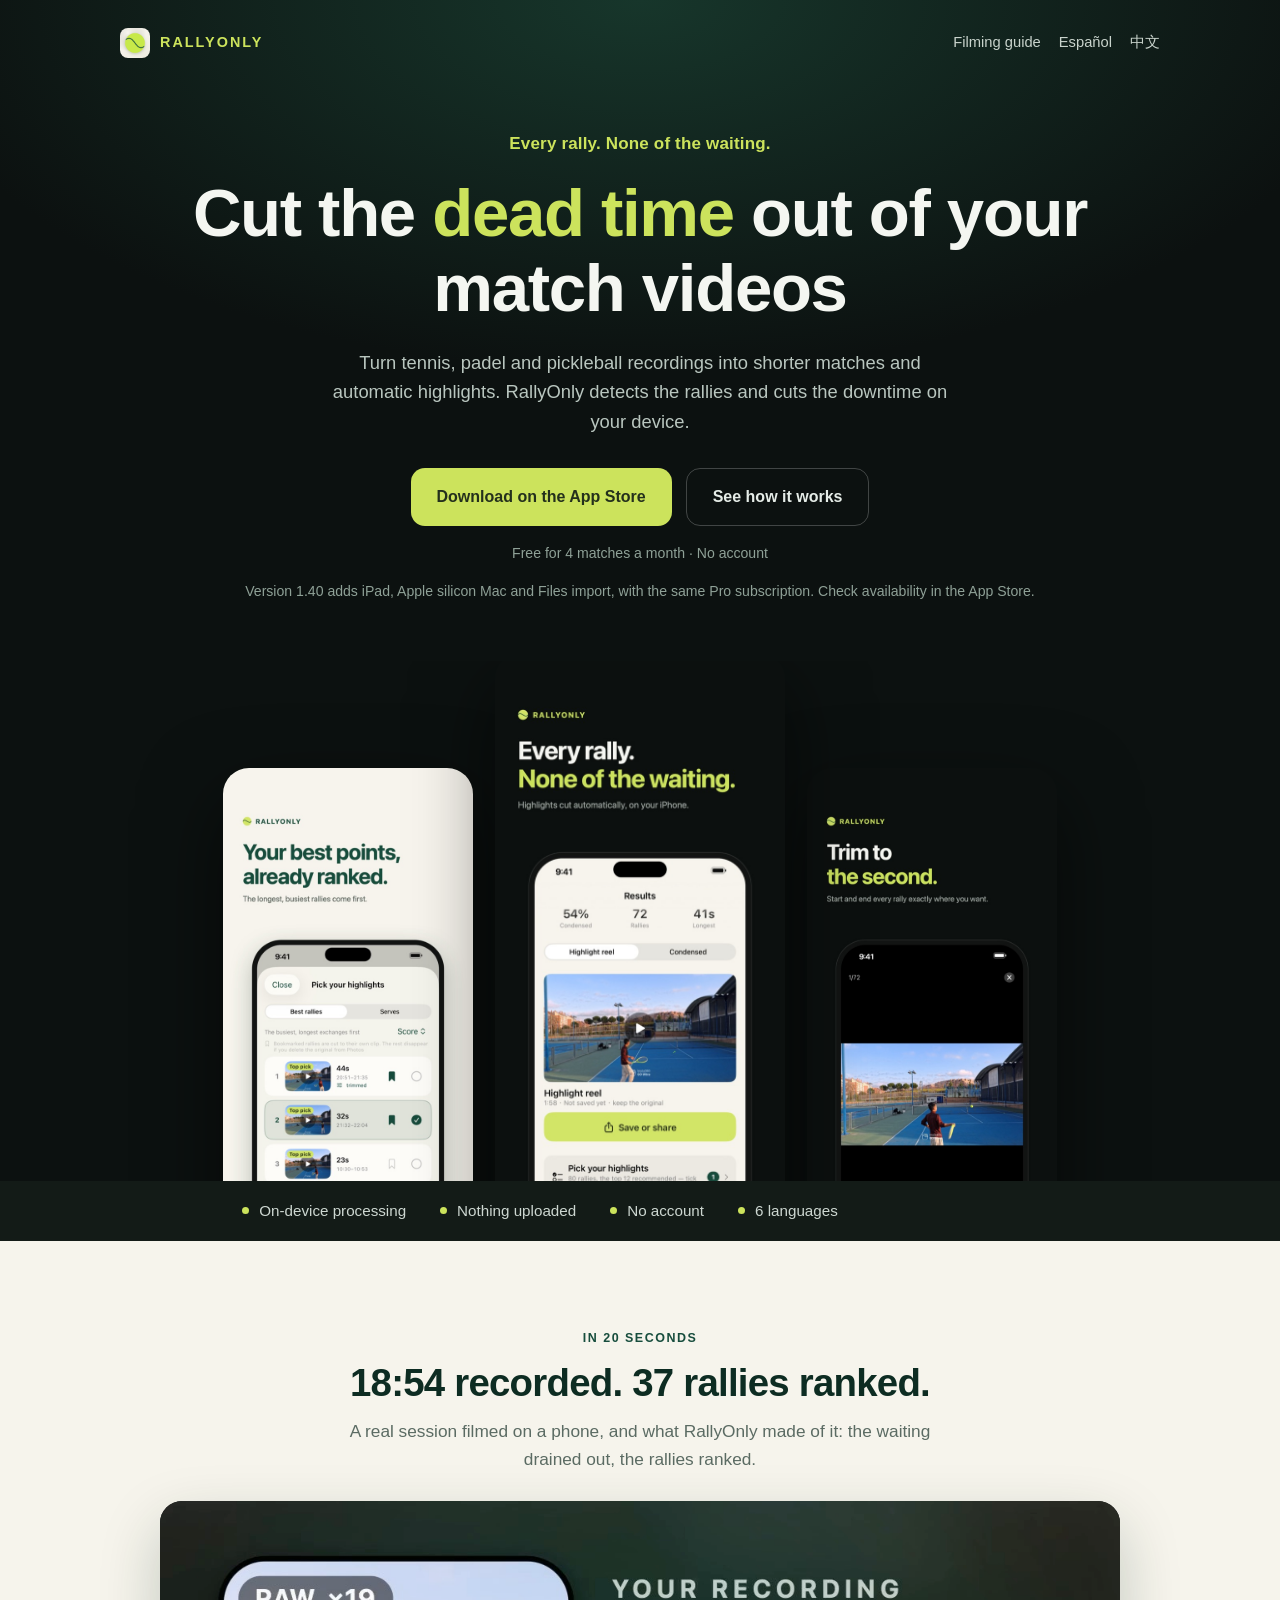
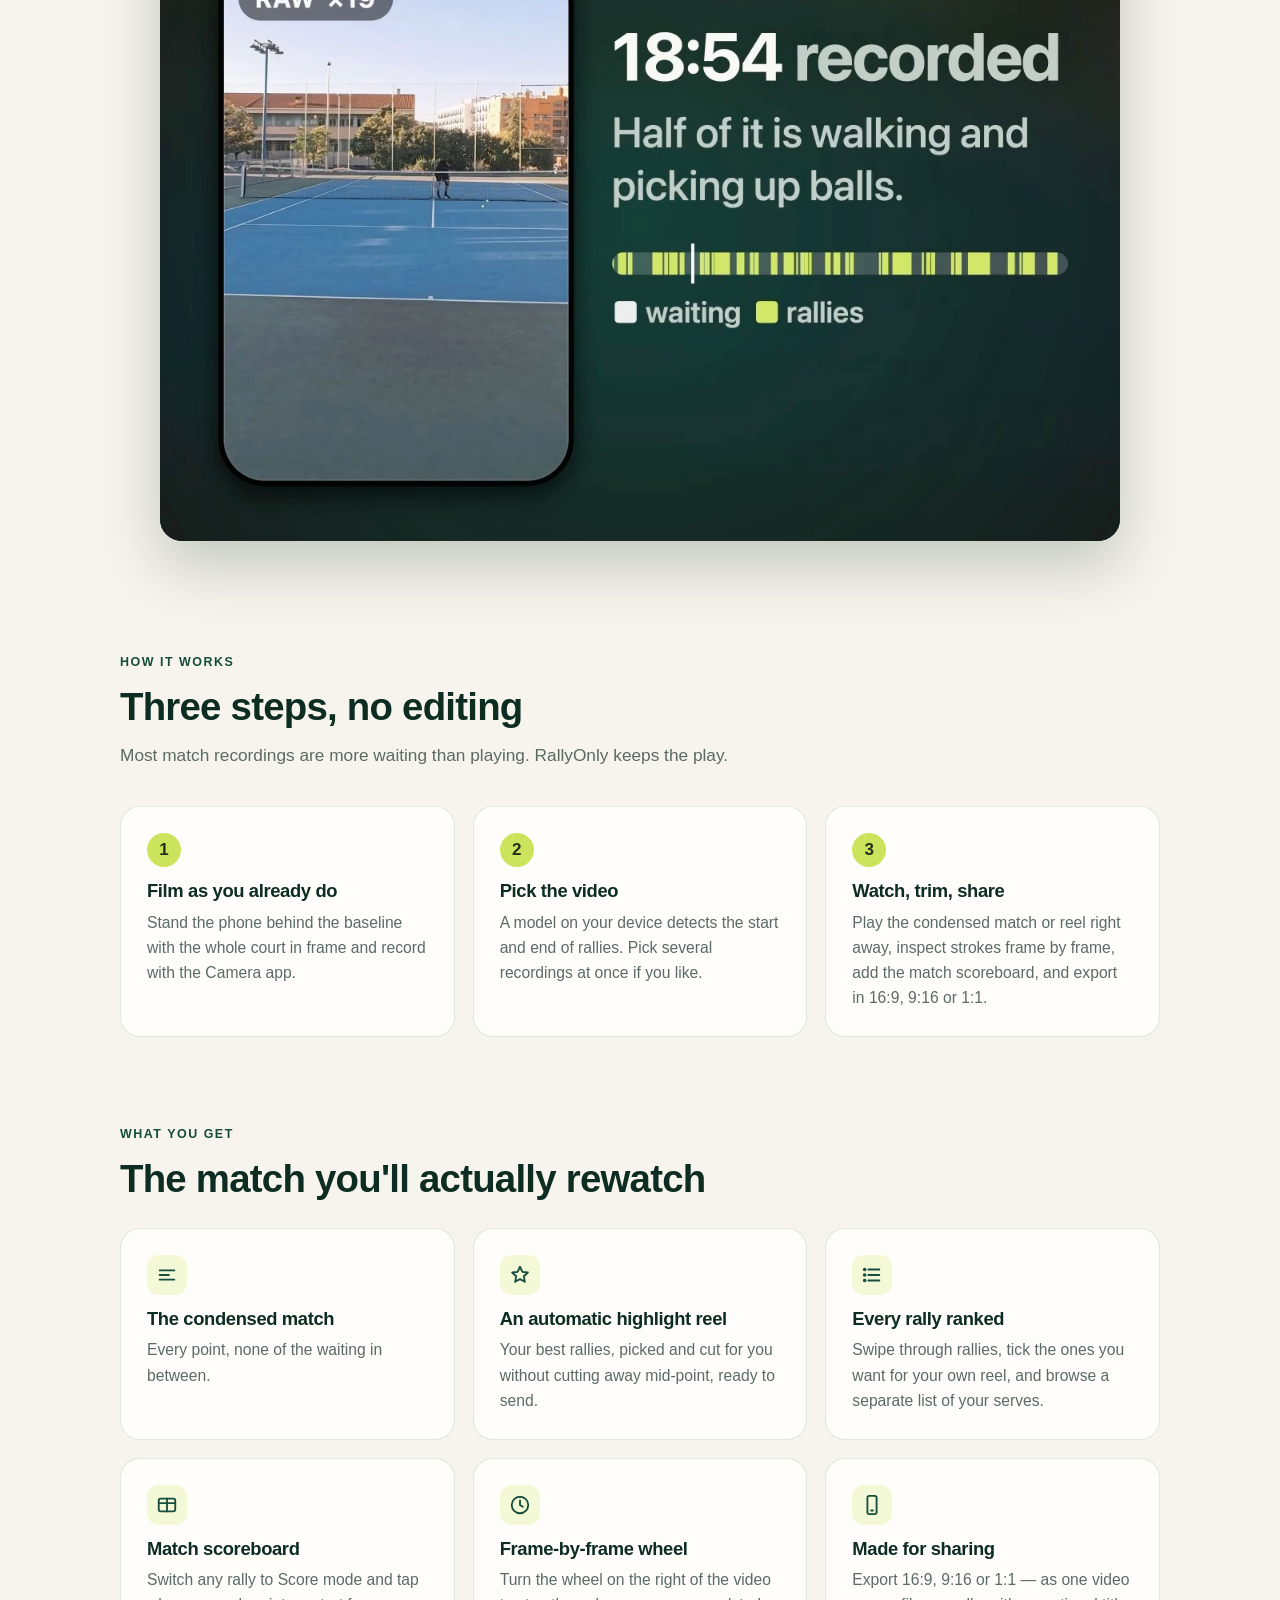
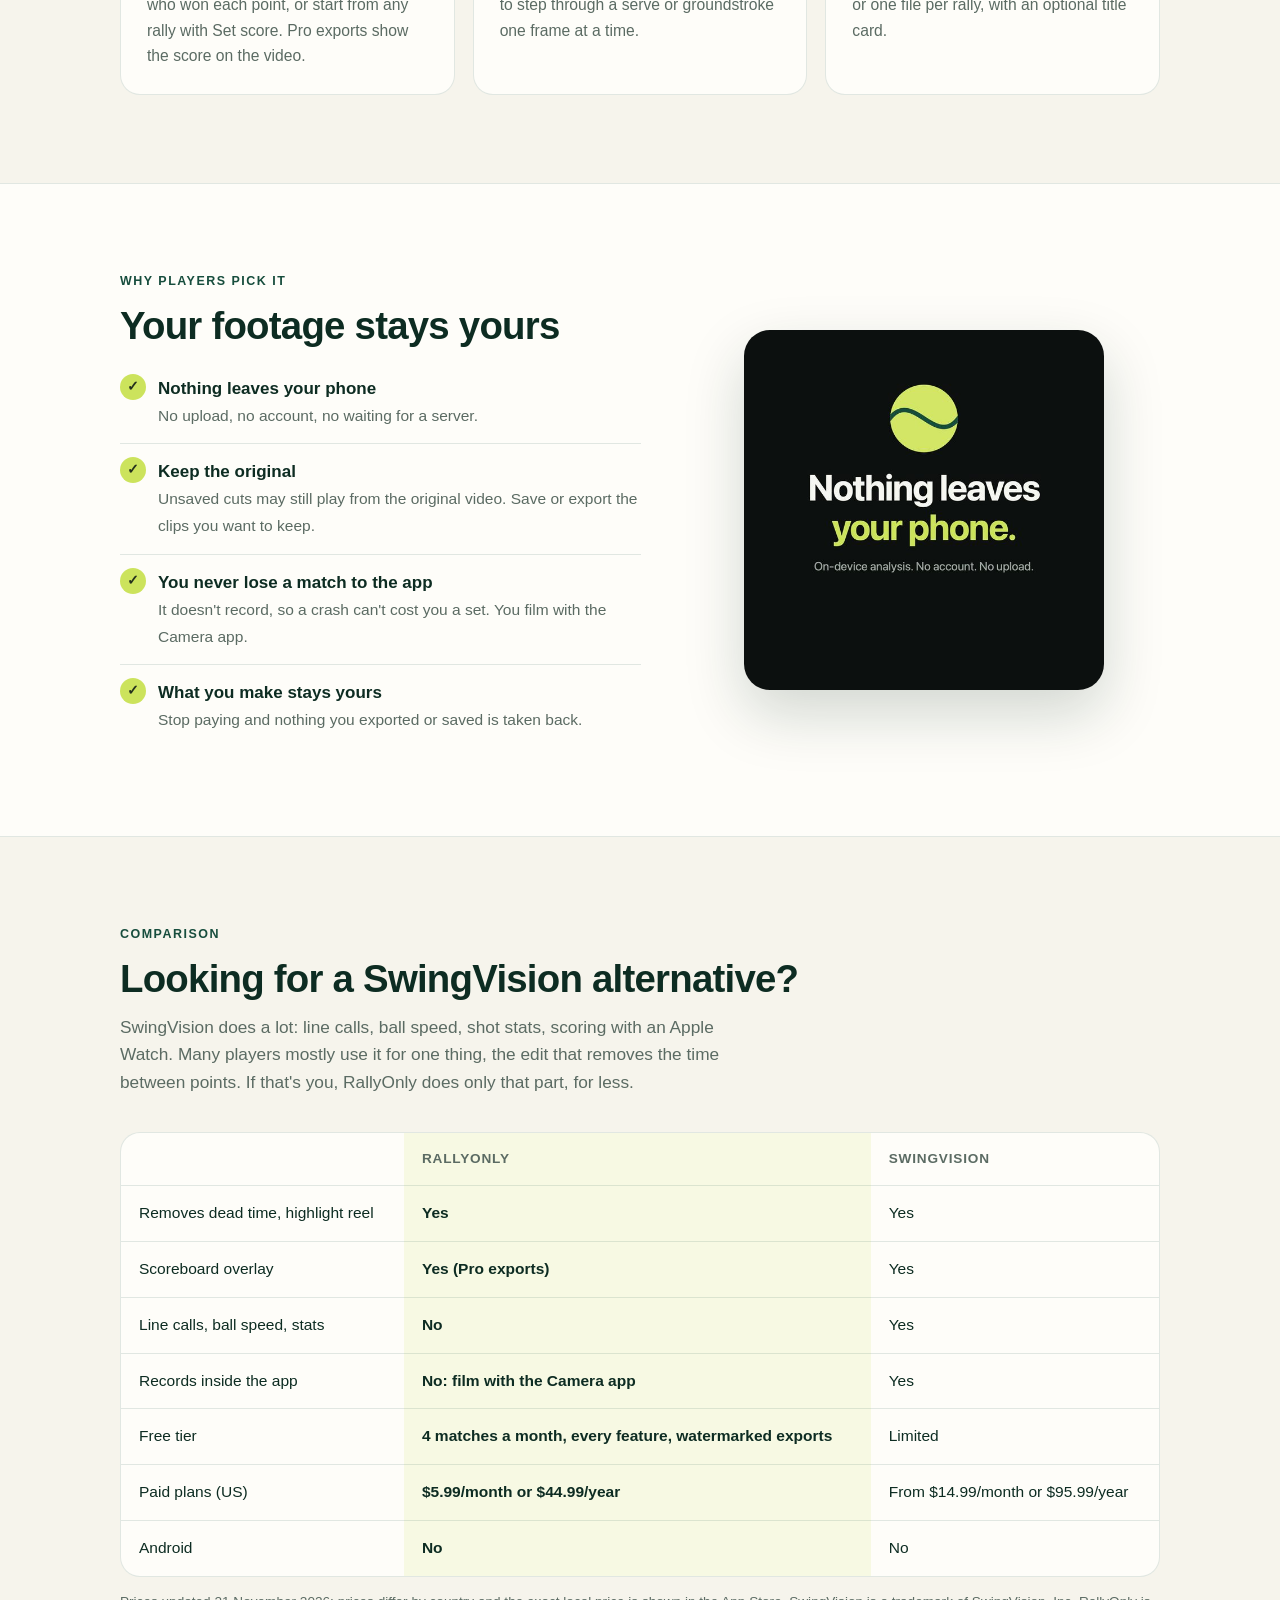
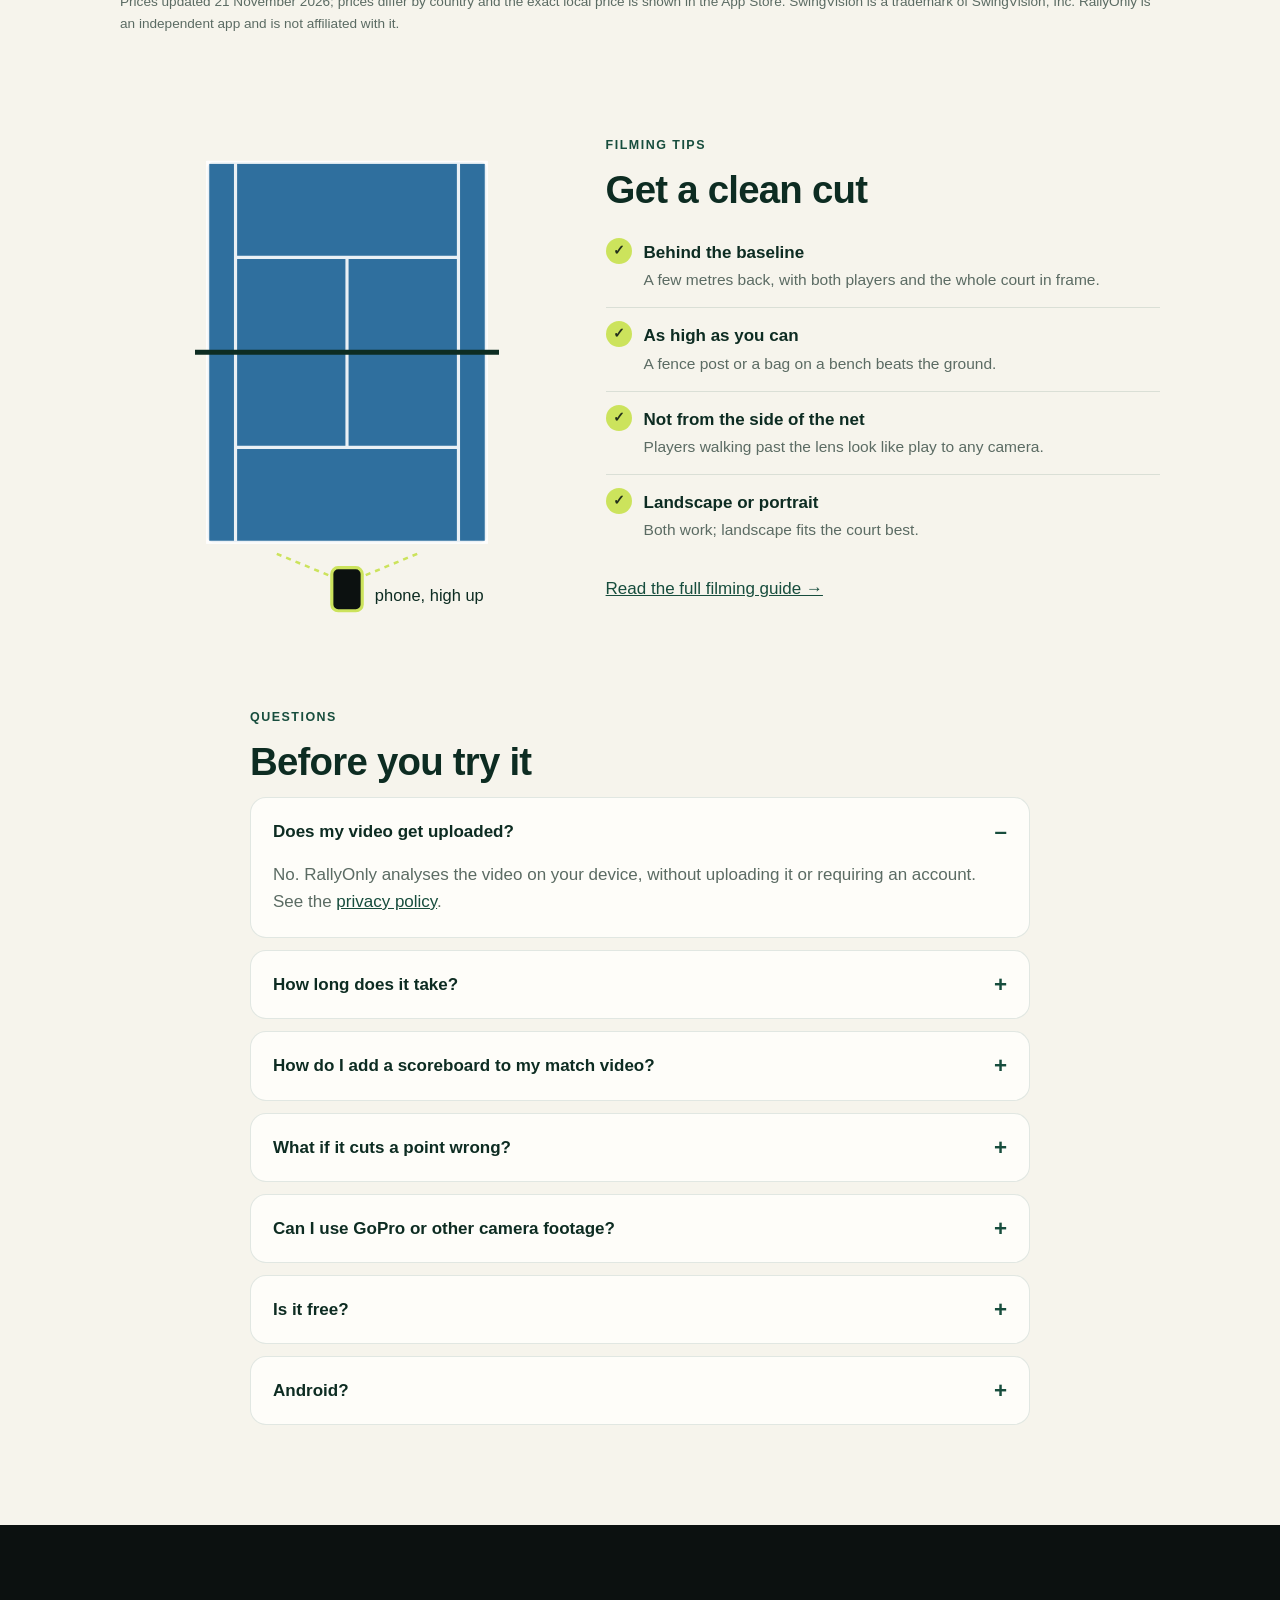
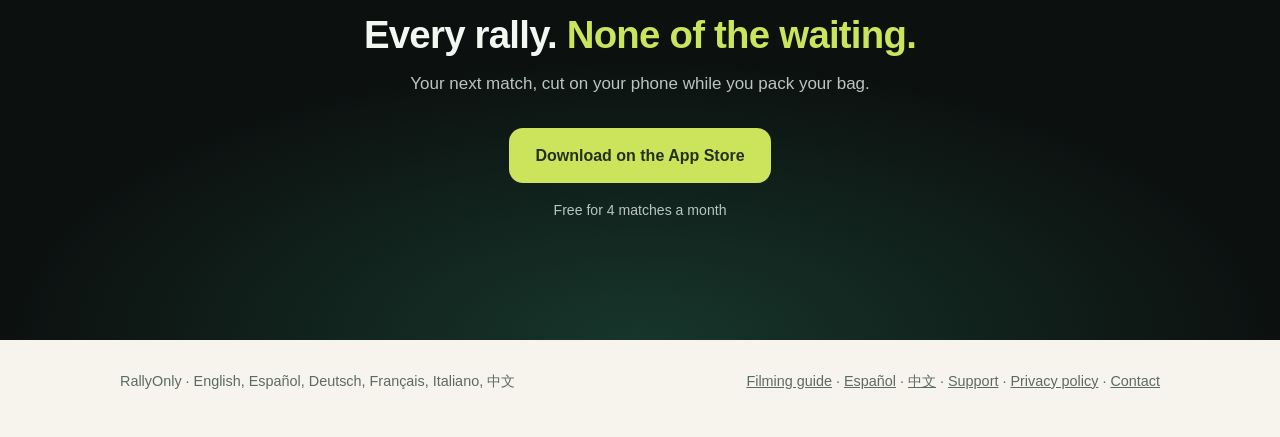
==== commit 48ba330a: "Update website copy and SoftwareApplication JSON-LD from 1.32 to 1.40" ====
--- a/index.html
+++ b/index.html
@@ -31,7 +31,8 @@
   "@context": "https://schema.org",
   "@type": "SoftwareApplication",
   "name": "RallyOnly: Tennis Highlights",
-  "operatingSystem": "iOS 17 or later",
+  "softwareVersion": "1.40",
+  "operatingSystem": "iOS 17 or later, iPadOS 17 or later, macOS (Apple silicon)",
   "applicationCategory": "MultimediaApplication",
   "description": "Automatically trim tennis, padel and pickleball match videos. Build highlight reels on your device without an account or video upload.",
   "url": "https://rallyonly.app/",
@@ -90,7 +91,7 @@
       "name": "Can I use GoPro or other camera footage?",
       "acceptedAnswer": {
         "@type": "Answer",
-        "text": "Yes. You can use Photos. Version 1.32 adds Files import and file selection on Mac."
+        "text": "Yes. You can use Photos. Version 1.40 adds Files import and file selection on Mac."
       }
     },
     {
@@ -138,7 +139,7 @@
         <a class="btn btn-ghost" href="#how">See how it works</a>
       </div>
       <p class="fine">Free for 4 matches a month · No account</p>
-      <p class="fine">Version 1.32 adds iPad, Apple silicon Mac and Files import, with the same Pro subscription. Check availability in the App Store.</p>
+      <p class="fine">Version 1.40 adds iPad, Apple silicon Mac and Files import, with the same Pro subscription. Check availability in the App Store.</p>
     </div>
     <div class="phones-mask">
       <div class="phones">
@@ -276,7 +277,7 @@
   <details><summary>What if it cuts a point wrong?</summary>
     <p>Open the rally and move its start or end, a second or three at a time, or turn the frame wheel on the right of the video to inspect a stroke frame by frame. Sending us the details helps too: <a href="mailto:rallyonly.feedback@gmail.com">rallyonly.feedback@gmail.com</a>.</p></details>
   <details><summary>Can I use GoPro or other camera footage?</summary>
-    <p>Yes. You can use Photos. Version 1.32 adds Files import and file selection on Mac.</p></details>
+    <p>Yes. You can use Photos. Version 1.40 adds Files import and file selection on Mac.</p></details>
   <details><summary>Is it free?</summary>
     <p>Four new matches a month are free with every feature; free exports carry a small watermark. RallyOnly Pro removes the limit and the watermark, and new subscribers can start with a free trial.</p></details>
   <details><summary>Android?</summary>
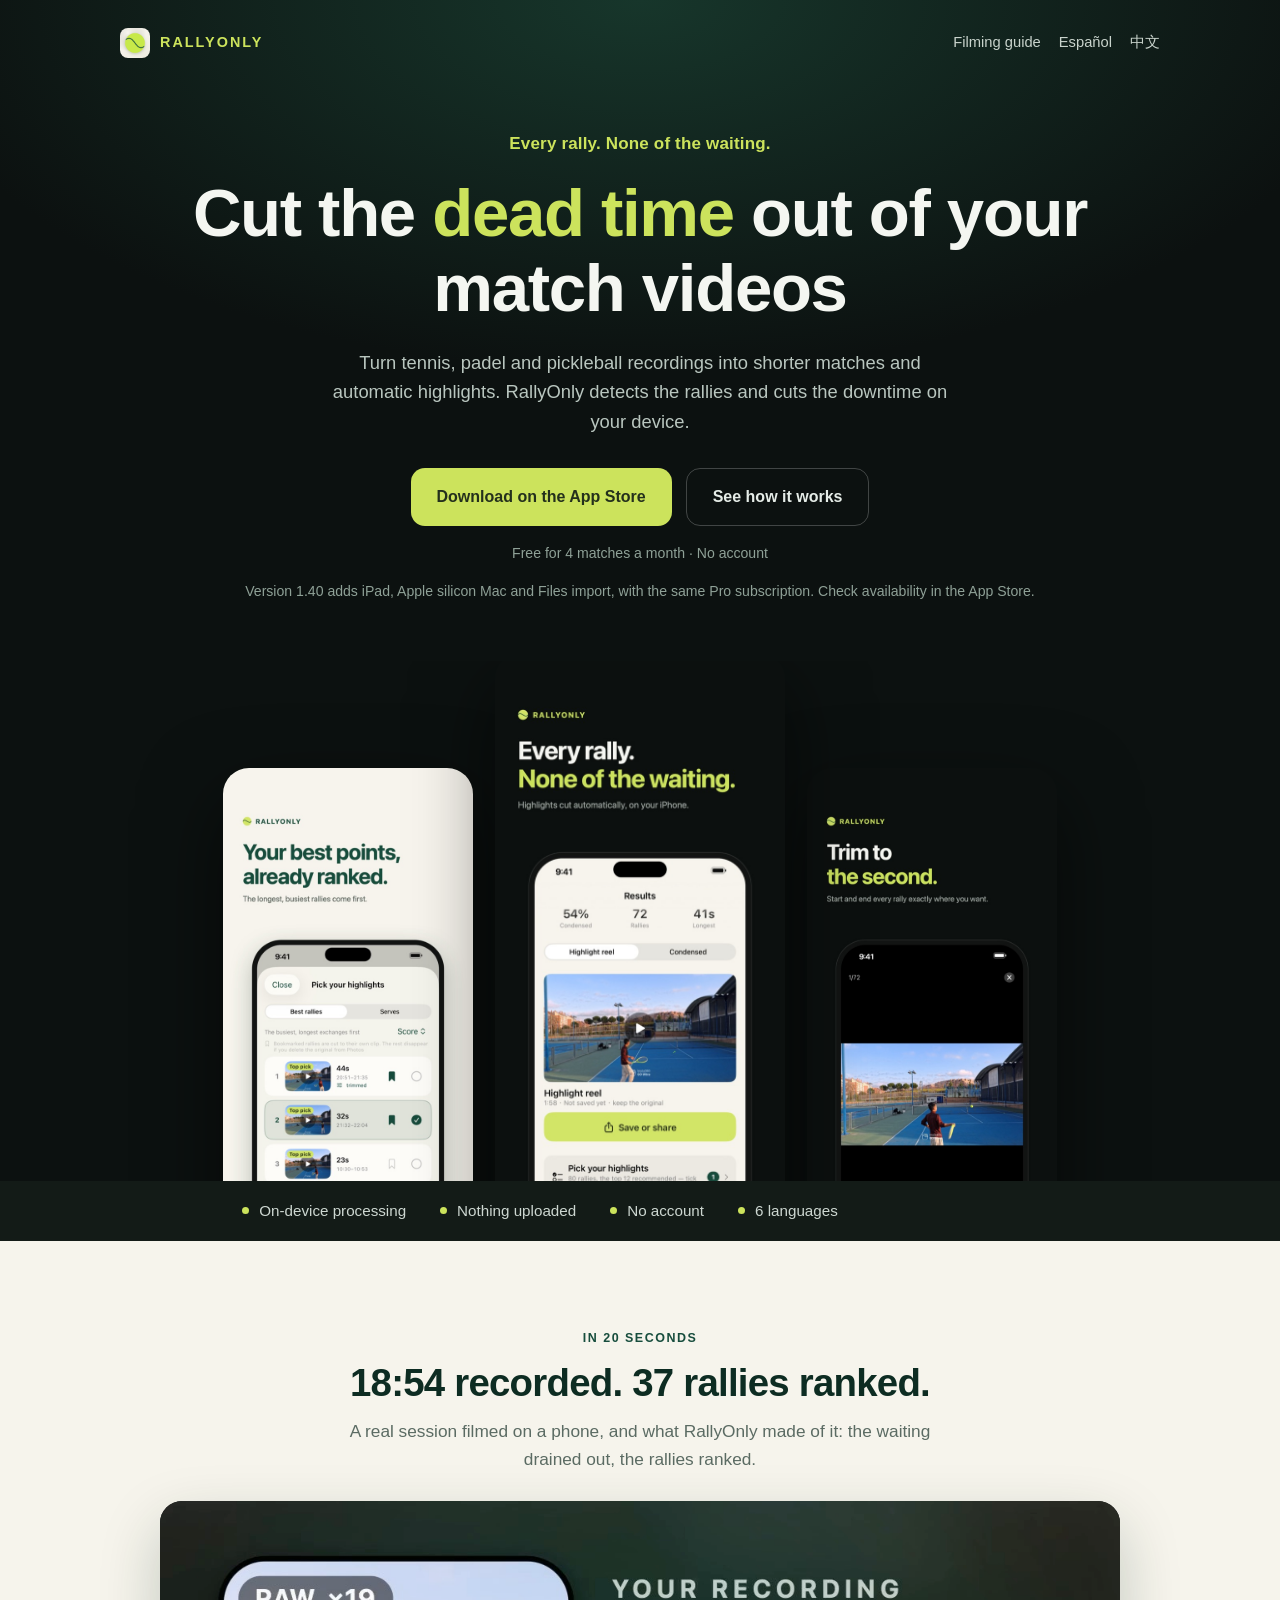
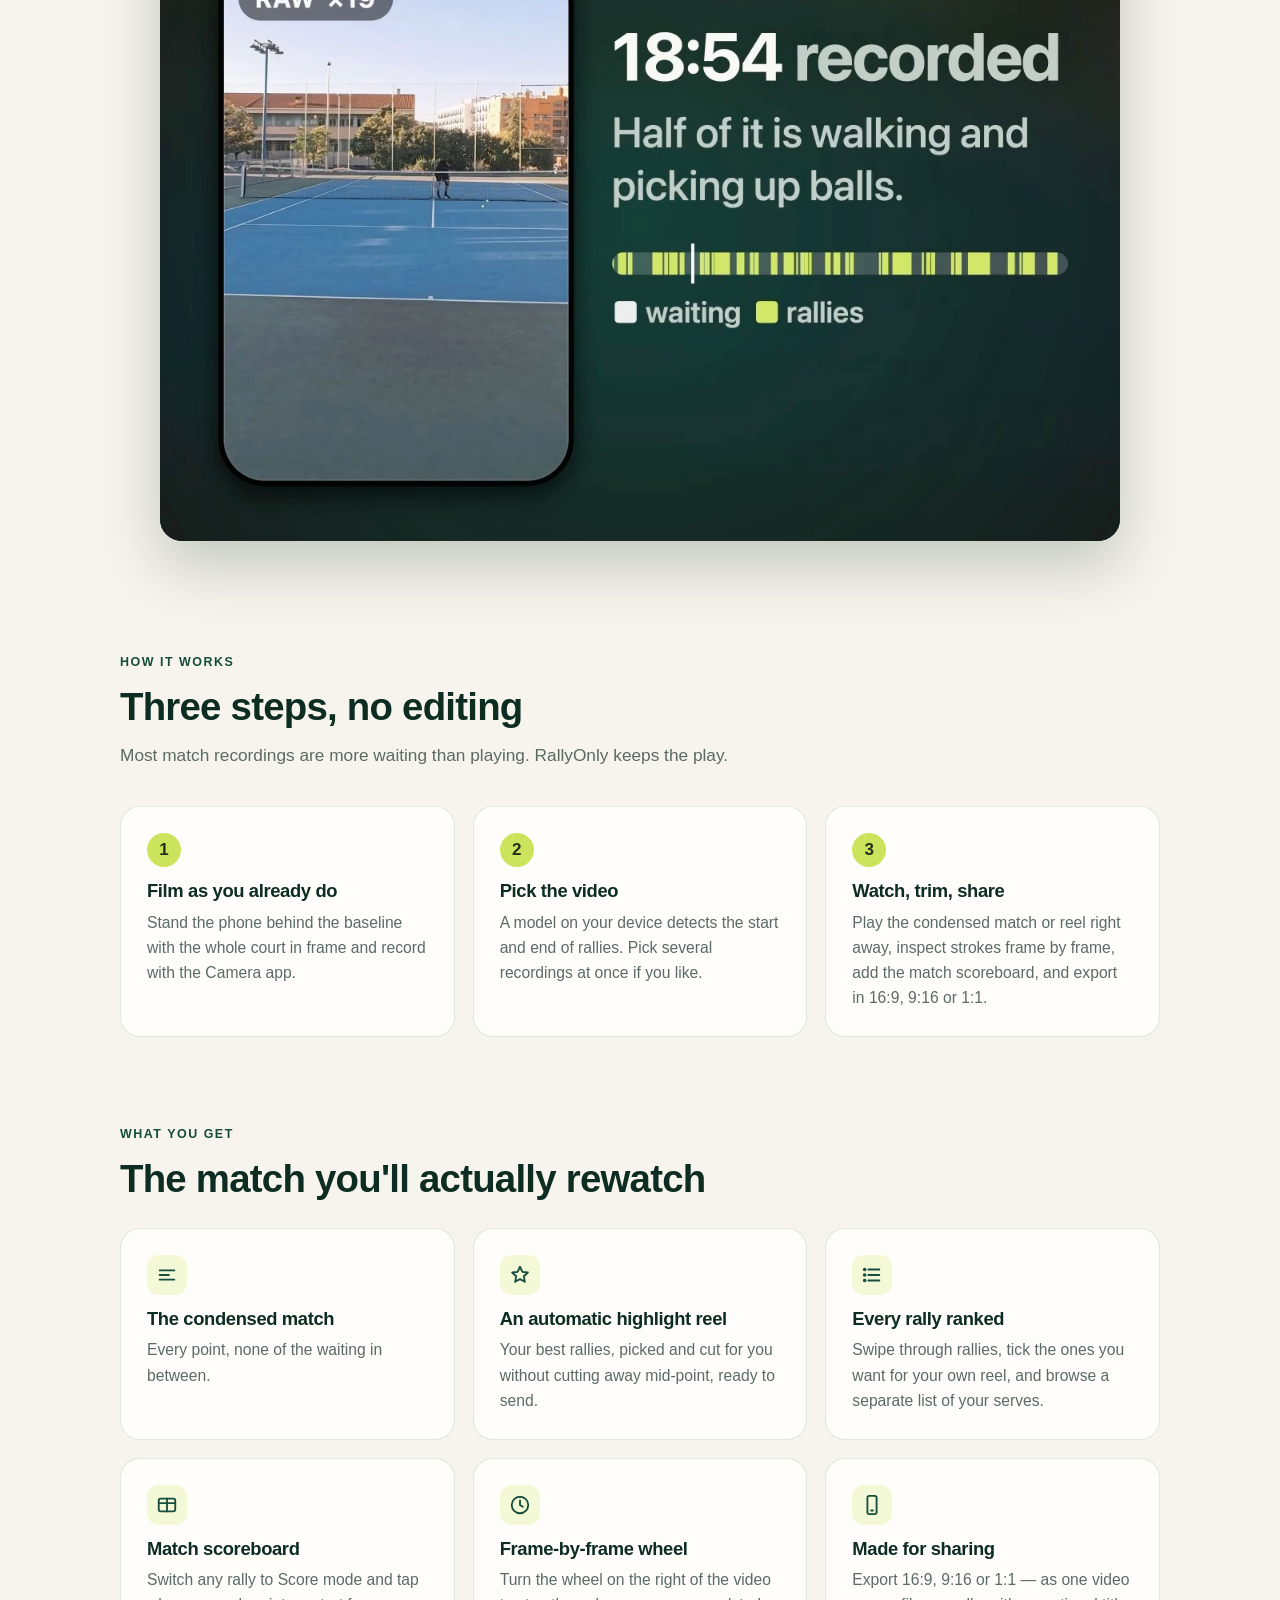
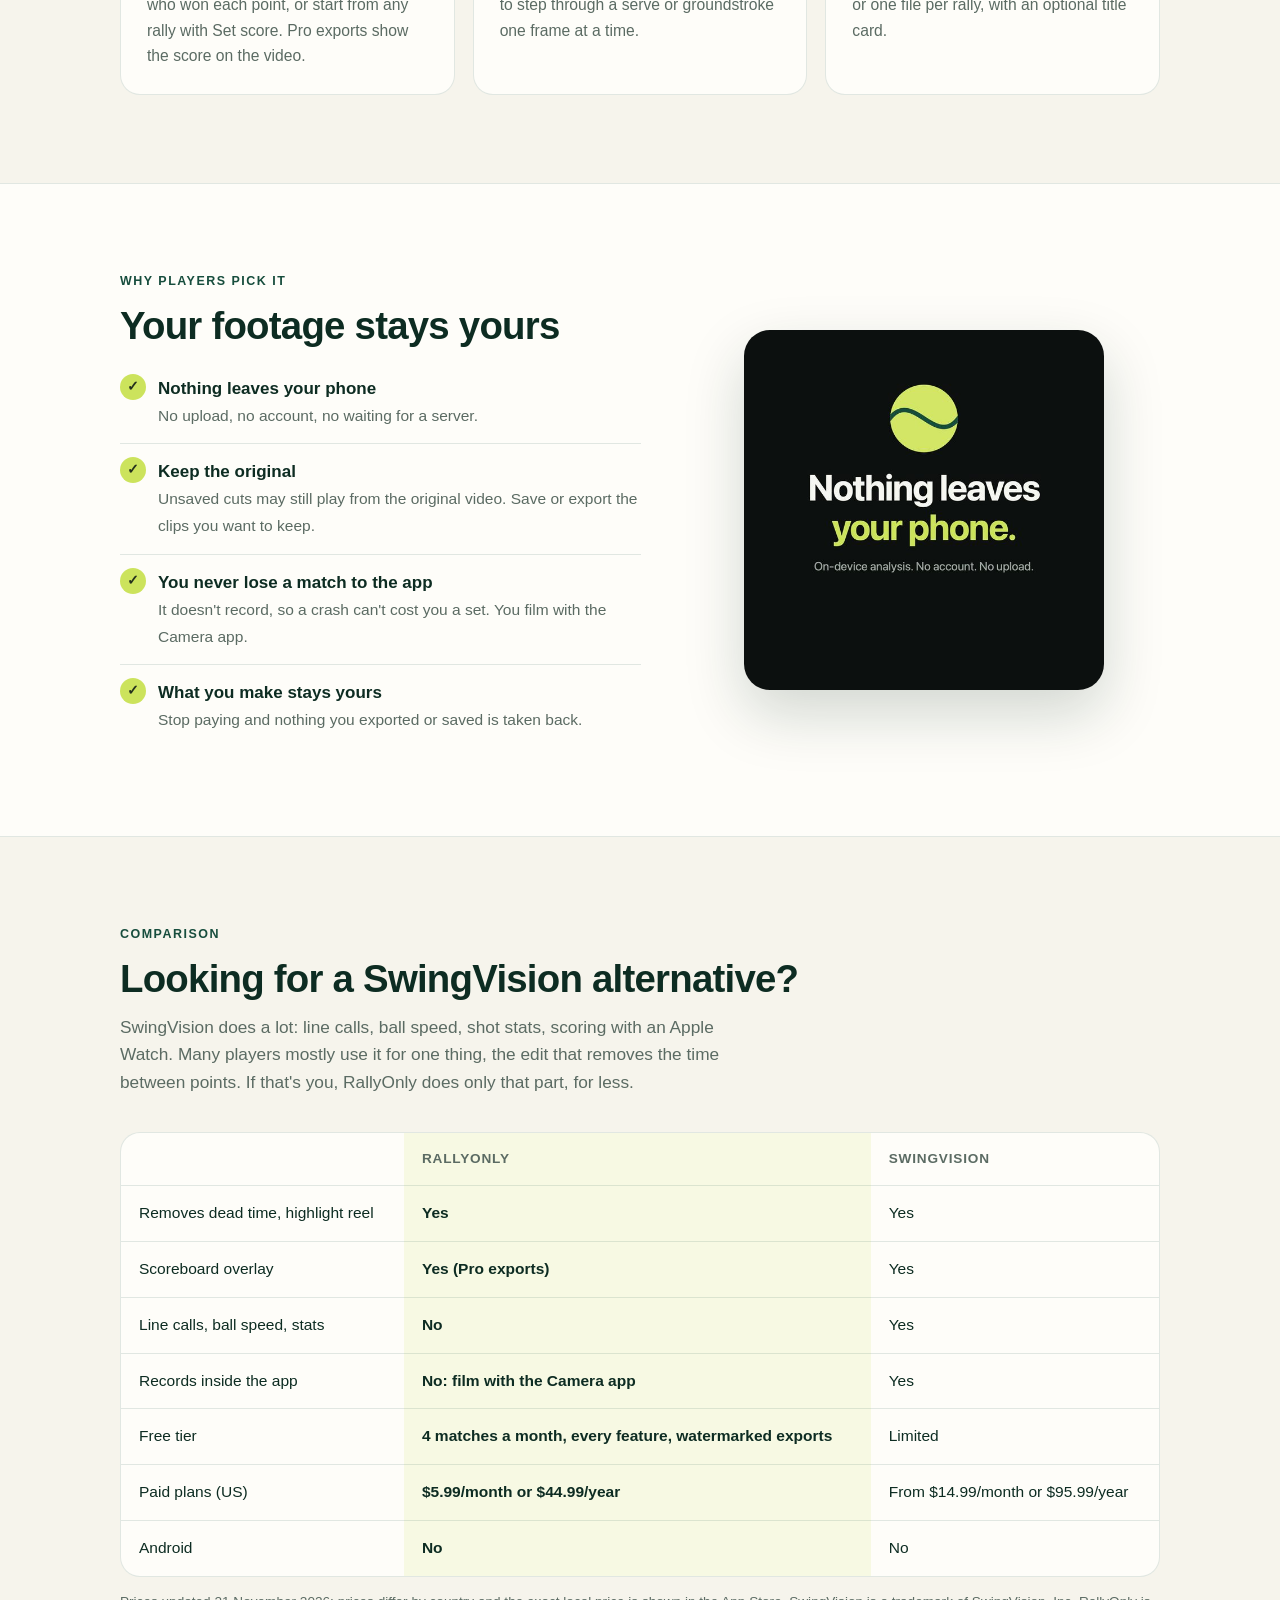
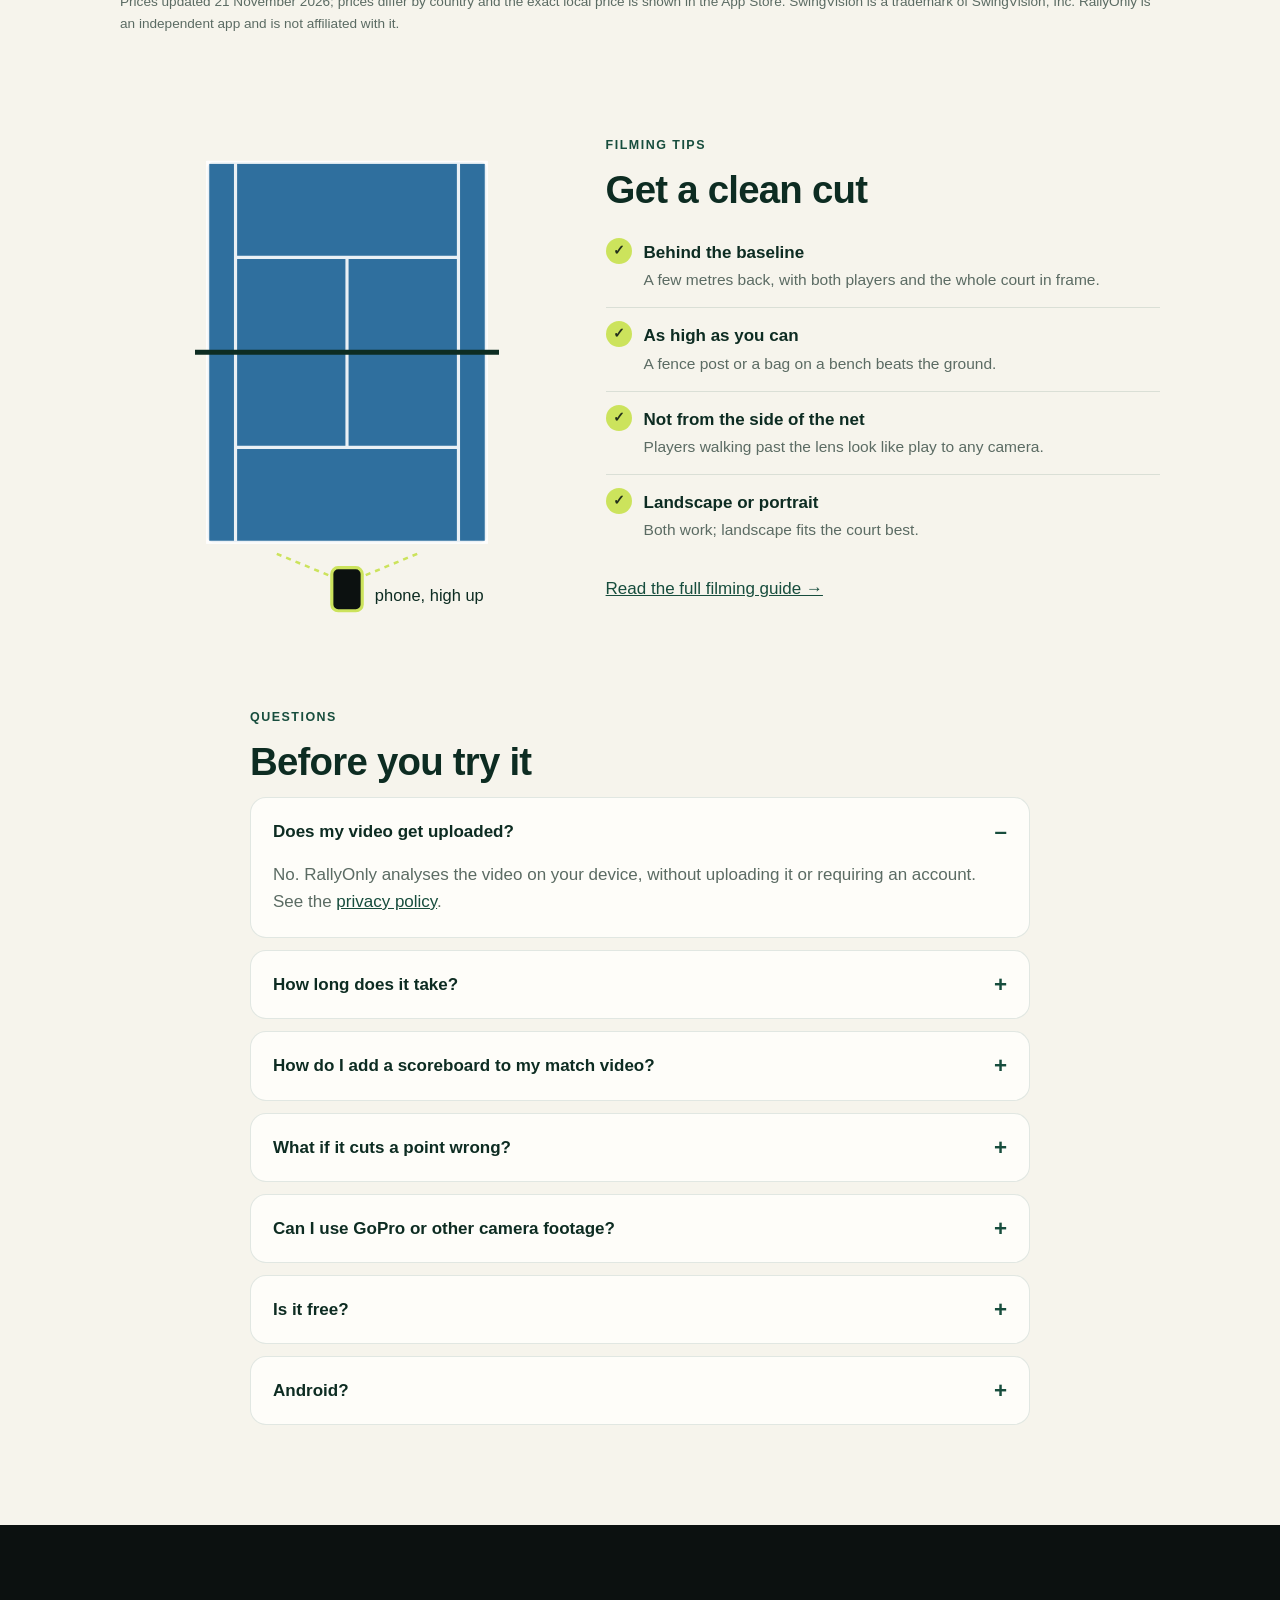
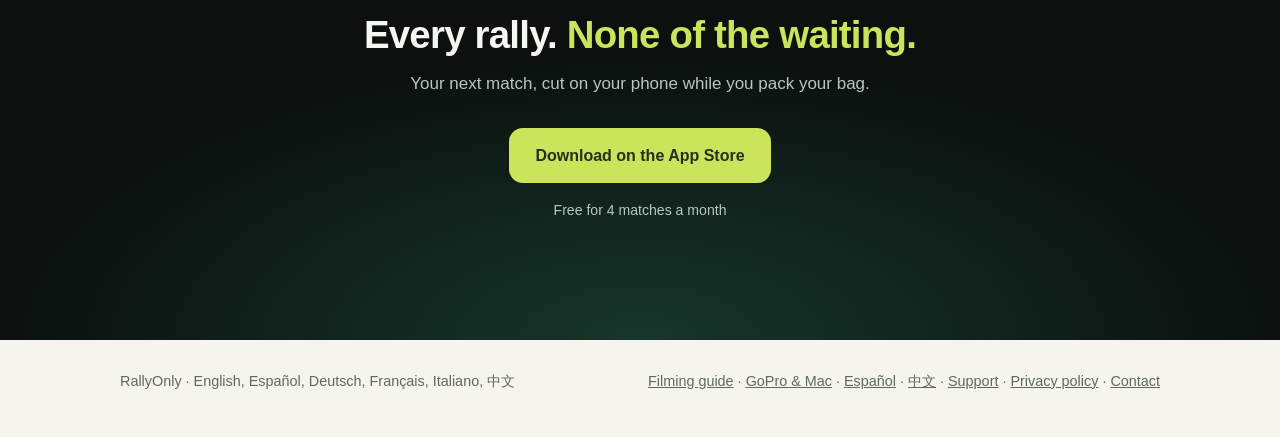
==== commit 78b750e3: "Add GoPro, DJI & Insta360 Mac guide (/gopro-mac-tennis-highlights.html)" ====
--- a/index.html
+++ b/index.html
@@ -277,7 +277,7 @@
   <details><summary>What if it cuts a point wrong?</summary>
     <p>Open the rally and move its start or end, a second or three at a time, or turn the frame wheel on the right of the video to inspect a stroke frame by frame. Sending us the details helps too: <a href="mailto:rallyonly.feedback@gmail.com">rallyonly.feedback@gmail.com</a>.</p></details>
   <details><summary>Can I use GoPro or other camera footage?</summary>
-    <p>Yes. You can use Photos. Version 1.40 adds Files import and file selection on Mac.</p></details>
+    <p>Yes. You can use Photos. Version 1.40 adds Files import and file selection on Mac. <a href="gopro-mac-tennis-highlights.html">Read the GoPro, DJI &amp; Mac guide →</a></p></details>
   <details><summary>Is it free?</summary>
     <p>Four new matches a month are free with every feature; free exports carry a small watermark. RallyOnly Pro removes the limit and the watermark, and new subscribers can start with a free trial.</p></details>
   <details><summary>Android?</summary>
@@ -294,7 +294,7 @@
 
 <footer><div class="wrap">
   <span>RallyOnly · English, Español, Deutsch, Français, Italiano, 中文</span>
-  <span><a href="how-to-film-tennis-match-iphone.html">Filming guide</a> · <a href="es/" lang="es">Español</a> · <a href="zh/" lang="zh-Hans">中文</a> · <a href="support.html">Support</a> · <a href="privacy.html">Privacy policy</a> ·
+  <span><a href="how-to-film-tennis-match-iphone.html">Filming guide</a> · <a href="gopro-mac-tennis-highlights.html">GoPro &amp; Mac</a> · <a href="es/" lang="es">Español</a> · <a href="zh/" lang="zh-Hans">中文</a> · <a href="support.html">Support</a> · <a href="privacy.html">Privacy policy</a> ·
     <a href="mailto:rallyonly.feedback@gmail.com">Contact</a></span>
 </div></footer>
 <script>
